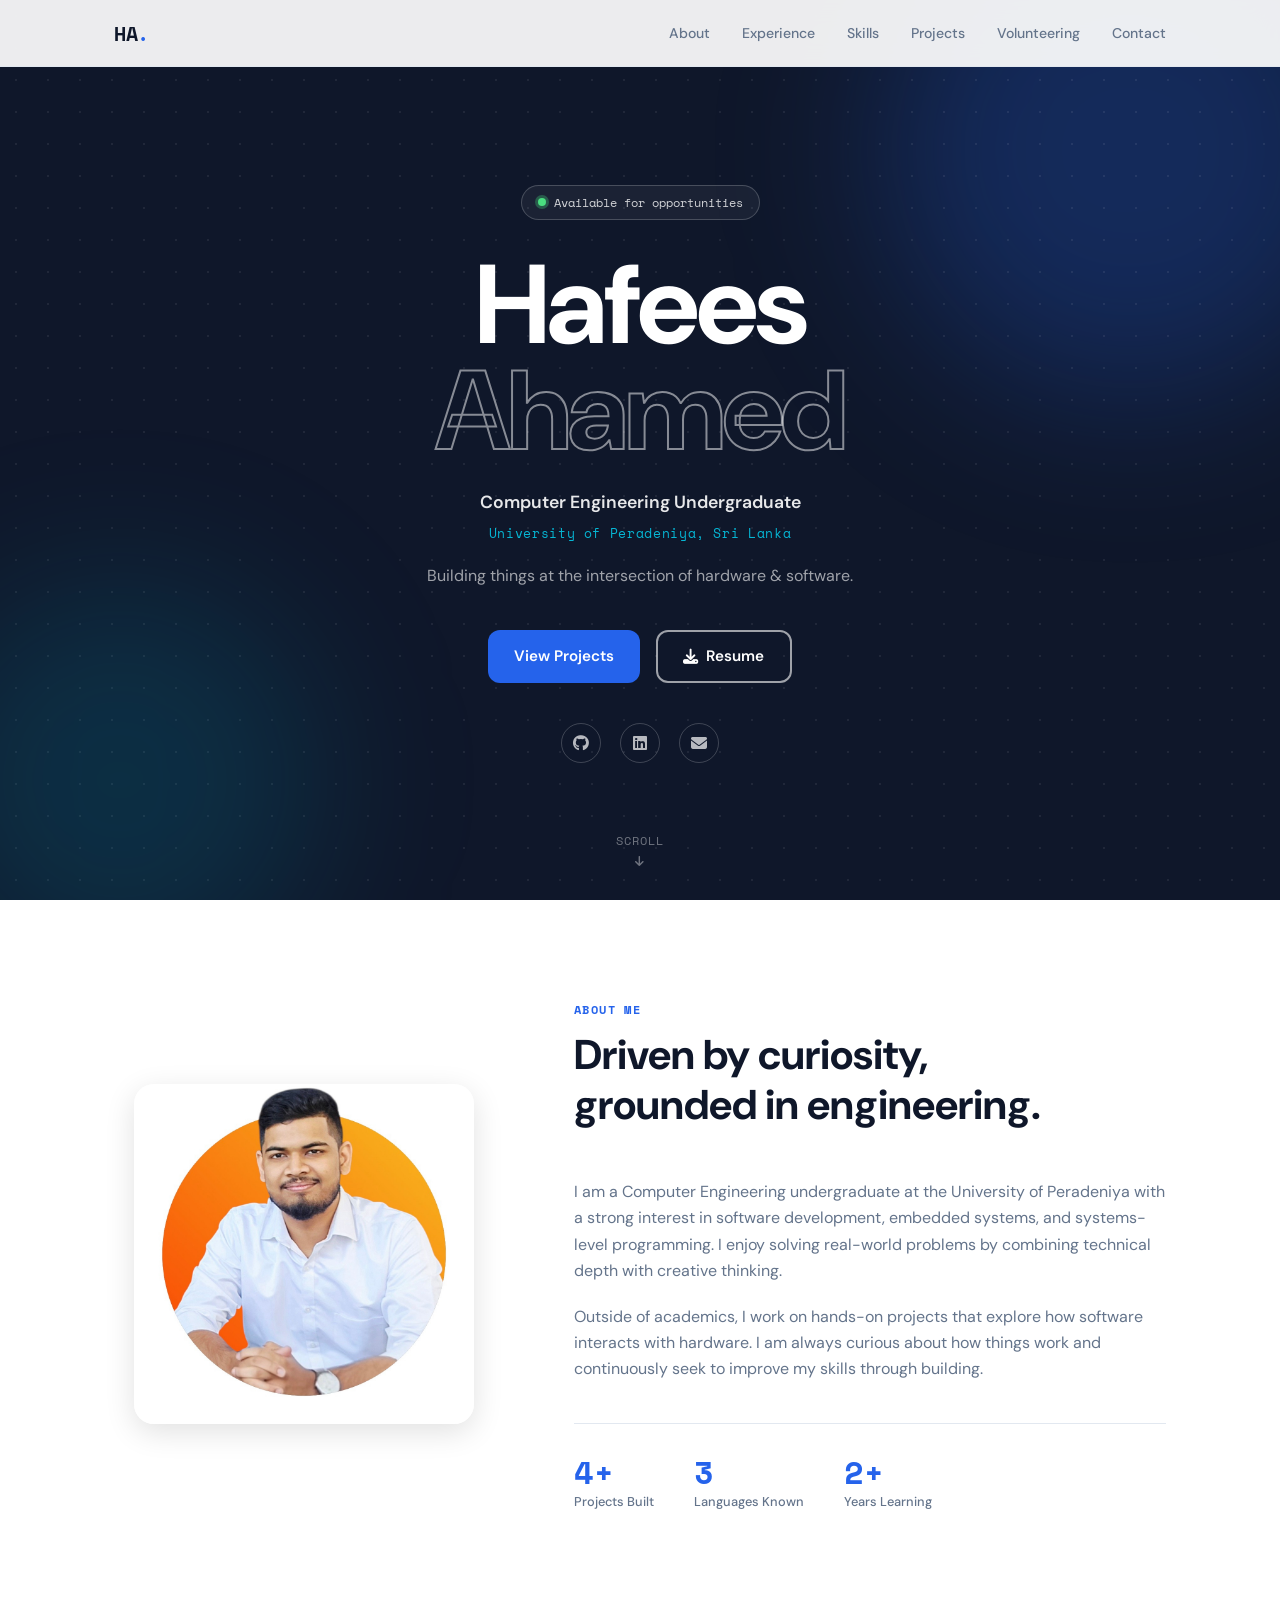
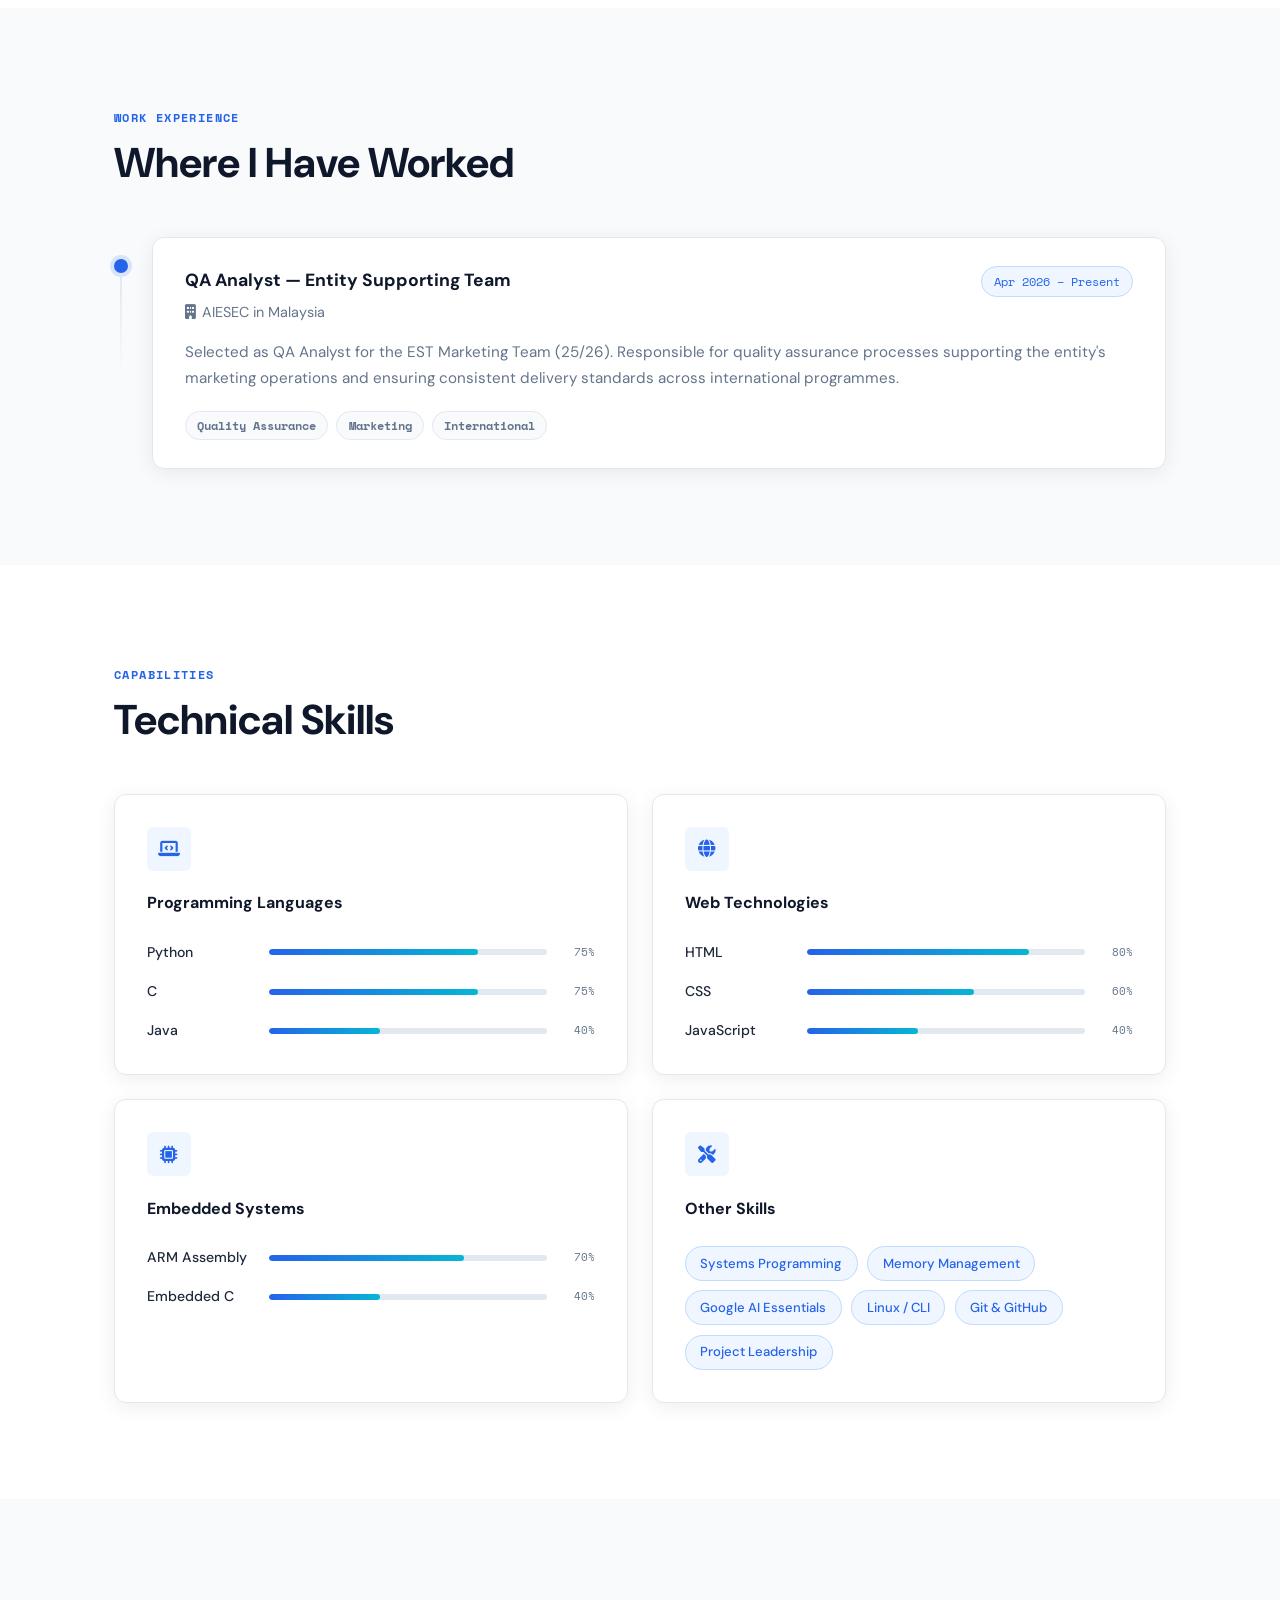
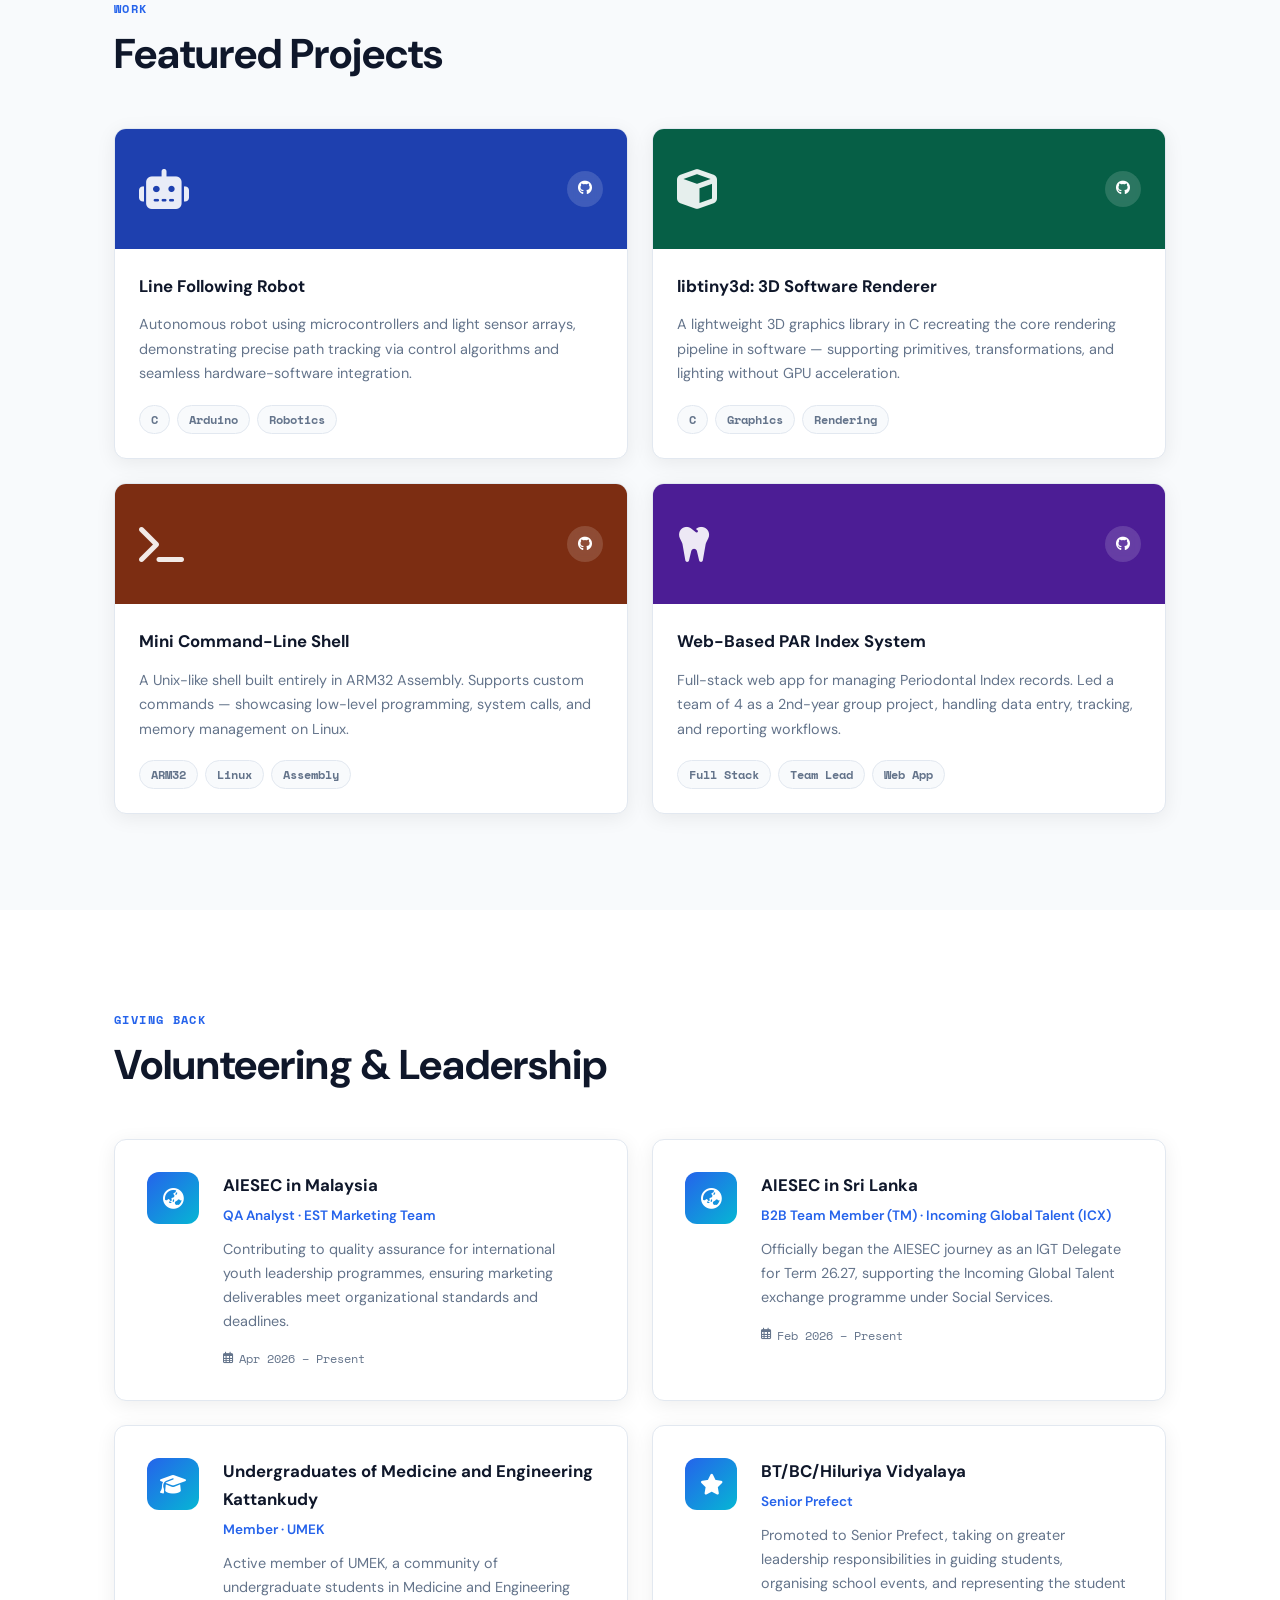
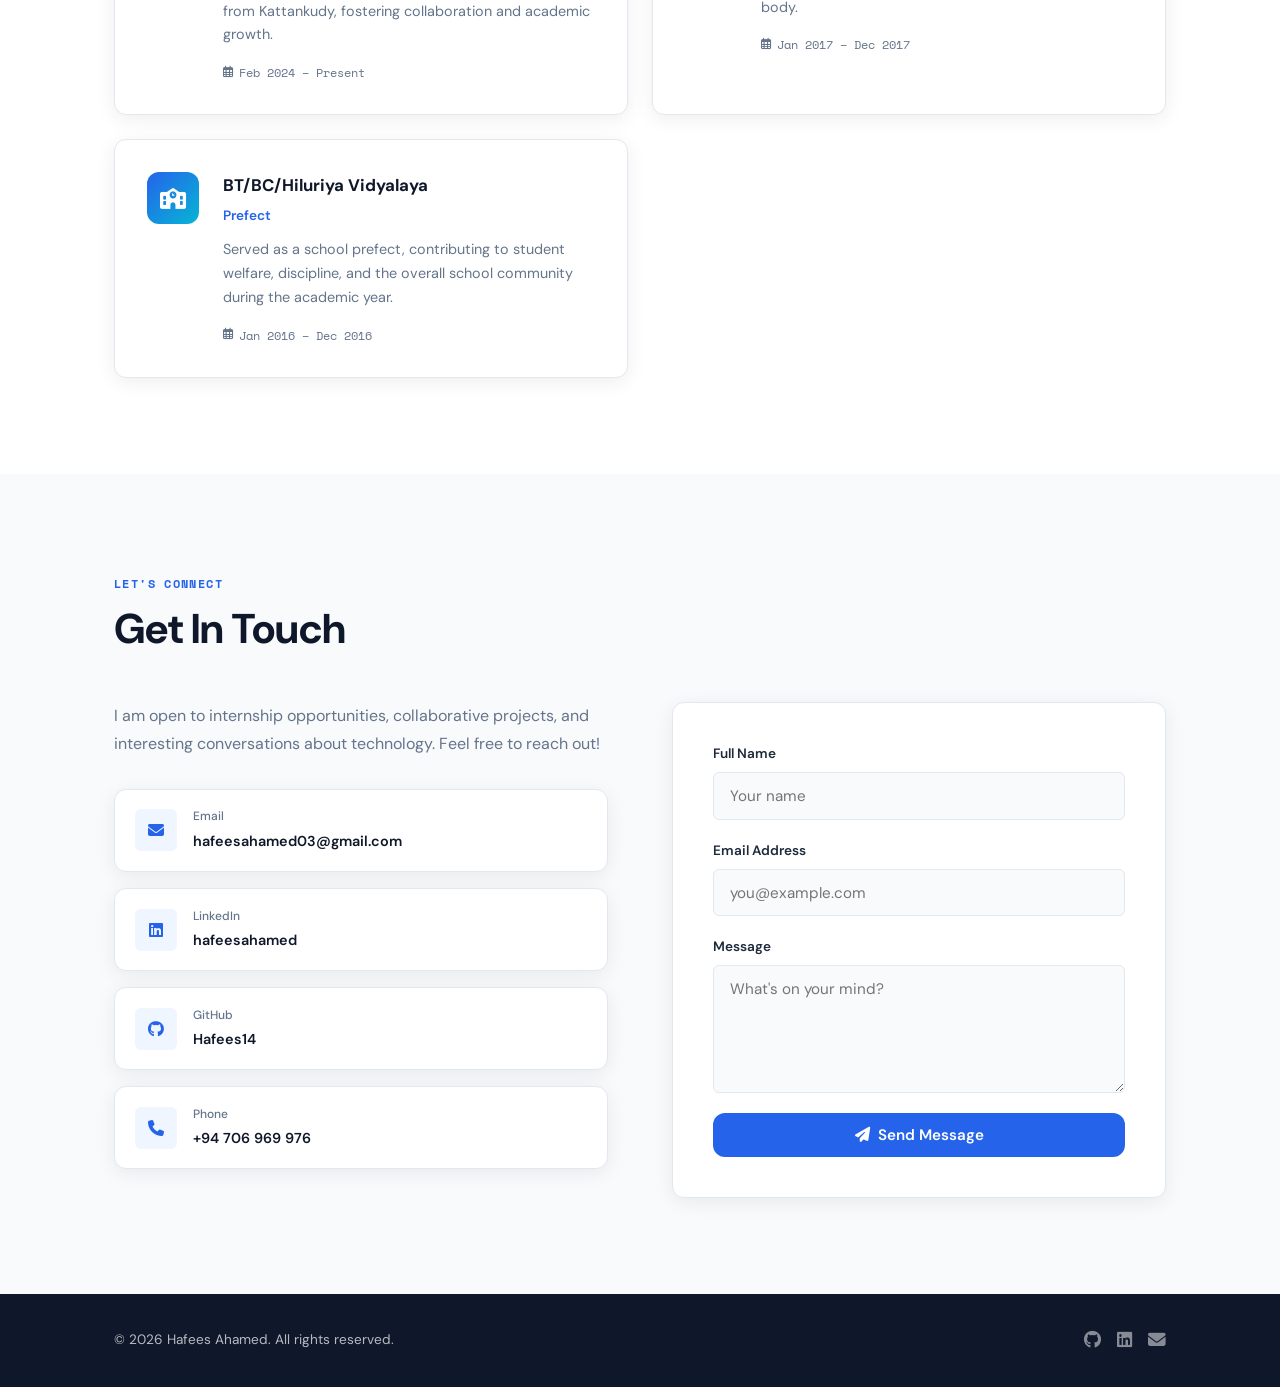
==== index.html @ 85a0bab0 "Add Experience and Volunteering Sections" ====
<!DOCTYPE html>
<html lang="en">

<head>
  <meta charset="UTF-8" />
  <meta name="viewport" content="width=device-width, initial-scale=1.0" />
  <title>Hafees Ahamed | Computer Engineering Undergraduate</title>
  <meta name="description" content="Portfolio of Hafees Ahamed — Computer Engineering undergraduate at University of Peradeniya, passionate about embedded systems and systems programming.">
  <link rel="stylesheet" href="style.css" />
  <link rel="preconnect" href="https://fonts.googleapis.com">
  <link href="https://fonts.googleapis.com/css2?family=DM+Sans:ital,opsz,wght@0,9..40,300;0,9..40,400;0,9..40,500;0,9..40,600;0,9..40,700;1,9..40,400&family=Space+Mono:wght@400;700&display=swap" rel="stylesheet">
  <link rel="stylesheet" href="https://cdnjs.cloudflare.com/ajax/libs/font-awesome/6.5.0/css/all.min.css">
</head>

<body>

  <!-- NAVIGATION -->
  <nav class="navbar" id="navbar">
    <div class="nav-container">
      <a href="#home" class="nav-logo">HA<span class="dot">.</span></a>
      <ul class="nav-list" id="nav-list">
        <li><a href="#about" class="nav-link">About</a></li>
        <li><a href="#experience" class="nav-link">Experience</a></li>
        <li><a href="#skills" class="nav-link">Skills</a></li>
        <li><a href="#projects" class="nav-link">Projects</a></li>
        <li><a href="#volunteering" class="nav-link">Volunteering</a></li>
        <li><a href="#contact" class="nav-link">Contact</a></li>
      </ul>
      <button class="nav-toggle" id="nav-toggle" aria-label="Toggle menu">
        <span class="bar"></span>
        <span class="bar"></span>
        <span class="bar"></span>
      </button>
    </div>
  </nav>

  <!-- HERO -->
  <section class="hero" id="home">
    <div class="hero-bg-grid"></div>
    <div class="hero-inner">
      <div class="hero-badge">
        <span class="badge-dot"></span>
        Available for opportunities
      </div>
      <h1 class="hero-title">
        <span class="line-1">Hafees</span>
        <span class="line-2">Ahamed</span>
      </h1>
      <p class="hero-role">Computer Engineering Undergraduate</p>
      <p class="hero-uni">University of Peradeniya, Sri Lanka</p>
      <p class="hero-tagline">Building things at the intersection of hardware &amp; software.</p>
      <div class="hero-actions">
        <a href="#projects" class="btn btn-primary">View Projects</a>
        <a href="Hafees_CV.pdf" class="btn btn-outline" download>
          <i class="fas fa-download"></i> Resume
        </a>
      </div>
      <div class="hero-socials">
        <a href="https://github.com/Hafees14" target="_blank" rel="noopener" aria-label="GitHub"><i class="fab fa-github"></i></a>
        <a href="https://www.linkedin.com/in/hafeesahamed" target="_blank" rel="noopener" aria-label="LinkedIn"><i class="fab fa-linkedin"></i></a>
        <a href="mailto:hafeesahamed03@gmail.com" aria-label="Email"><i class="fas fa-envelope"></i></a>
      </div>
    </div>
    <div class="hero-scroll">
      <span>Scroll</span>
      <i class="fas fa-arrow-down"></i>
    </div>
  </section>

  <!-- ABOUT -->
  <section id="about" class="section">
    <div class="container">
      <div class="about-grid">
        <div class="about-image-col">
          <div class="profile-frame">
            <img src="profile.jpg" alt="Hafees Ahamed" class="profile-pic" loading="lazy">
          </div>
        </div>
        <div class="about-text-col">
          <span class="section-label">About Me</span>
          <h2 class="section-heading">Driven by curiosity,<br>grounded in engineering.</h2>
          <p>I am a Computer Engineering undergraduate at the University of Peradeniya with a strong interest in software development, embedded systems, and systems-level programming. I enjoy solving real-world problems by combining technical depth with creative thinking.</p>
          <p>Outside of academics, I work on hands-on projects that explore how software interacts with hardware. I am always curious about how things work and continuously seek to improve my skills through building.</p>
          <div class="about-stats">
            <div class="stat-item">
              <span class="stat-num">4+</span>
              <span class="stat-label">Projects Built</span>
            </div>
            <div class="stat-item">
              <span class="stat-num">3</span>
              <span class="stat-label">Languages Known</span>
            </div>
            <div class="stat-item">
              <span class="stat-num">2+</span>
              <span class="stat-label">Years Learning</span>
            </div>
          </div>
        </div>
      </div>
    </div>
  </section>

  <!-- EXPERIENCE -->
  <section id="experience" class="section section-alt">
    <div class="container">
      <span class="section-label">Work Experience</span>
      <h2 class="section-heading">Where I Have Worked</h2>
      <div class="timeline">
        <div class="timeline-item">
          <div class="timeline-marker"></div>
          <div class="timeline-card">
            <div class="timeline-header">
              <div>
                <h3 class="timeline-role">QA Analyst &mdash; Entity Supporting Team</h3>
                <p class="timeline-org"><i class="fas fa-building"></i> AIESEC in Malaysia</p>
              </div>
              <span class="timeline-date">Apr 2026 &ndash; Present</span>
            </div>
            <p class="timeline-desc">Selected as QA Analyst for the EST Marketing Team (25/26). Responsible for quality assurance processes supporting the entity's marketing operations and ensuring consistent delivery standards across international programmes.</p>
            <div class="timeline-tags">
              <span class="tag">Quality Assurance</span>
              <span class="tag">Marketing</span>
              <span class="tag">International</span>
            </div>
          </div>
        </div>
      </div>
    </div>
  </section>

  <!-- SKILLS -->
  <section id="skills" class="section">
    <div class="container">
      <span class="section-label">Capabilities</span>
      <h2 class="section-heading">Technical Skills</h2>
      <div class="skills-grid">

        <div class="skill-card">
          <div class="skill-card-icon"><i class="fas fa-laptop-code"></i></div>
          <h3>Programming Languages</h3>
          <div class="skill-list">
            <div class="skill-row">
              <span class="skill-name">Python</span>
              <div class="skill-bar"><div class="skill-fill" data-level="75"></div></div>
              <span class="skill-pct">75%</span>
            </div>
            <div class="skill-row">
              <span class="skill-name">C</span>
              <div class="skill-bar"><div class="skill-fill" data-level="75"></div></div>
              <span class="skill-pct">75%</span>
            </div>
            <div class="skill-row">
              <span class="skill-name">Java</span>
              <div class="skill-bar"><div class="skill-fill" data-level="40"></div></div>
              <span class="skill-pct">40%</span>
            </div>
          </div>
        </div>

        <div class="skill-card">
          <div class="skill-card-icon"><i class="fas fa-globe"></i></div>
          <h3>Web Technologies</h3>
          <div class="skill-list">
            <div class="skill-row">
              <span class="skill-name">HTML</span>
              <div class="skill-bar"><div class="skill-fill" data-level="80"></div></div>
              <span class="skill-pct">80%</span>
            </div>
            <div class="skill-row">
              <span class="skill-name">CSS</span>
              <div class="skill-bar"><div class="skill-fill" data-level="60"></div></div>
              <span class="skill-pct">60%</span>
            </div>
            <div class="skill-row">
              <span class="skill-name">JavaScript</span>
              <div class="skill-bar"><div class="skill-fill" data-level="40"></div></div>
              <span class="skill-pct">40%</span>
            </div>
          </div>
        </div>

        <div class="skill-card">
          <div class="skill-card-icon"><i class="fas fa-microchip"></i></div>
          <h3>Embedded Systems</h3>
          <div class="skill-list">
            <div class="skill-row">
              <span class="skill-name">ARM Assembly</span>
              <div class="skill-bar"><div class="skill-fill" data-level="70"></div></div>
              <span class="skill-pct">70%</span>
            </div>
            <div class="skill-row">
              <span class="skill-name">Embedded C</span>
              <div class="skill-bar"><div class="skill-fill" data-level="40"></div></div>
              <span class="skill-pct">40%</span>
            </div>
          </div>
        </div>

        <div class="skill-card">
          <div class="skill-card-icon"><i class="fas fa-tools"></i></div>
          <h3>Other Skills</h3>
          <div class="other-skills">
            <span class="pill">Systems Programming</span>
            <span class="pill">Memory Management</span>
            <span class="pill">Google AI Essentials</span>
            <span class="pill">Linux / CLI</span>
            <span class="pill">Git &amp; GitHub</span>
            <span class="pill">Project Leadership</span>
          </div>
        </div>

      </div>
    </div>
  </section>

  <!-- PROJECTS -->
  <section id="projects" class="section section-alt">
    <div class="container">
      <span class="section-label">Work</span>
      <h2 class="section-heading">Featured Projects</h2>
      <div class="projects-grid">

        <article class="project-card">
          <div class="project-header" style="--card-color: #1e40af;">
            <i class="fas fa-robot project-icon"></i>
            <div class="project-links">
              <a href="#" class="icon-btn" title="GitHub"><i class="fab fa-github"></i></a>
            </div>
          </div>
          <div class="project-body">
            <h3>Line Following Robot</h3>
            <p>Autonomous robot using microcontrollers and light sensor arrays, demonstrating precise path tracking via control algorithms and seamless hardware-software integration.</p>
            <div class="project-tags">
              <span class="tag">C</span><span class="tag">Arduino</span><span class="tag">Robotics</span>
            </div>
          </div>
        </article>

        <article class="project-card">
          <div class="project-header" style="--card-color: #065f46;">
            <i class="fas fa-cube project-icon"></i>
            <div class="project-links">
              <a href="https://github.com/Hafees14/libtiny3d-Lightweight-3D-Software-Renderer" target="_blank" rel="noopener" class="icon-btn" title="GitHub"><i class="fab fa-github"></i></a>
            </div>
          </div>
          <div class="project-body">
            <h3>libtiny3d: 3D Software Renderer</h3>
            <p>A lightweight 3D graphics library in C recreating the core rendering pipeline in software — supporting primitives, transformations, and lighting without GPU acceleration.</p>
            <div class="project-tags">
              <span class="tag">C</span><span class="tag">Graphics</span><span class="tag">Rendering</span>
            </div>
          </div>
        </article>

        <article class="project-card">
          <div class="project-header" style="--card-color: #7c2d12;">
            <i class="fas fa-terminal project-icon"></i>
            <div class="project-links">
              <a href="https://github.com/Hafees14/-Mini-Command-Line-Shell" target="_blank" rel="noopener" class="icon-btn" title="GitHub"><i class="fab fa-github"></i></a>
            </div>
          </div>
          <div class="project-body">
            <h3>Mini Command-Line Shell</h3>
            <p>A Unix-like shell built entirely in ARM32 Assembly. Supports custom commands — showcasing low-level programming, system calls, and memory management on Linux.</p>
            <div class="project-tags">
              <span class="tag">ARM32</span><span class="tag">Linux</span><span class="tag">Assembly</span>
            </div>
          </div>
        </article>

        <article class="project-card">
          <div class="project-header" style="--card-color: #4c1d95;">
            <i class="fas fa-tooth project-icon"></i>
            <div class="project-links">
              <a href="https://github.com/cepdnaclk/e22-co2060-Web_Based_PAR_Index_System" target="_blank" rel="noopener" class="icon-btn" title="GitHub"><i class="fab fa-github"></i></a>
            </div>
          </div>
          <div class="project-body">
            <h3>Web-Based PAR Index System</h3>
            <p>Full-stack web app for managing Periodontal Index records. Led a team of 4 as a 2nd-year group project, handling data entry, tracking, and reporting workflows.</p>
            <div class="project-tags">
              <span class="tag">Full Stack</span><span class="tag">Team Lead</span><span class="tag">Web App</span>
            </div>
          </div>
        </article>

      </div>
    </div>
  </section>

  <!-- VOLUNTEERING -->
  <section id="volunteering" class="section">
    <div class="container">
      <span class="section-label">Giving Back</span>
      <h2 class="section-heading">Volunteering &amp; Leadership</h2>
      <div class="vol-grid">

        <div class="vol-card">
          <div class="vol-icon"><i class="fas fa-globe-asia"></i></div>
          <div class="vol-content">
            <h3>AIESEC in Malaysia</h3>
            <p class="vol-role">QA Analyst &middot; EST Marketing Team</p>
            <p class="vol-desc">Contributing to quality assurance for international youth leadership programmes, ensuring marketing deliverables meet organizational standards and deadlines.</p>
            <span class="vol-date"><i class="far fa-calendar-alt"></i> Apr 2026 &ndash; Present</span>
          </div>
        </div>

        <div class="vol-card">
          <div class="vol-icon"><i class="fas fa-globe-asia"></i></div>
          <div class="vol-content">
            <h3>AIESEC in Sri Lanka</h3>
            <p class="vol-role">B2B Team Member (TM) &middot; Incoming Global Talent (ICX)</p>
            <p class="vol-desc">Officially began the AIESEC journey as an IGT Delegate for Term 26.27, supporting the Incoming Global Talent exchange programme under Social Services.</p>
            <span class="vol-date"><i class="far fa-calendar-alt"></i> Feb 2026 &ndash; Present</span>
          </div>
        </div>
        
        <div class="vol-card">
          <div class="vol-icon"><i class="fas fa-graduation-cap"></i></div>
          <div class="vol-content">
            <h3>Undergraduates of Medicine and Engineering Kattankudy</h3>
            <p class="vol-role">Member &middot; UMEK</p>
            <p class="vol-desc">Active member of UMEK, a community of undergraduate students in Medicine and Engineering from Kattankudy, fostering collaboration and academic growth.</p>
            <span class="vol-date"><i class="far fa-calendar-alt"></i> Feb 2024 &ndash; Present</span>
          </div>
        </div>

        

        <div class="vol-card">
          <div class="vol-icon"><i class="fas fa-star"></i></div>
          <div class="vol-content">
            <h3>BT/BC/Hiluriya Vidyalaya</h3>
            <p class="vol-role">Senior Prefect</p>
            <p class="vol-desc">Promoted to Senior Prefect, taking on greater leadership responsibilities in guiding students, organising school events, and representing the student body.</p>
            <span class="vol-date"><i class="far fa-calendar-alt"></i> Jan 2017 &ndash; Dec 2017</span>
          </div>
        </div>

        <div class="vol-card">
          <div class="vol-icon"><i class="fas fa-school"></i></div>
          <div class="vol-content">
            <h3>BT/BC/Hiluriya Vidyalaya</h3>
            <p class="vol-role">Prefect</p>
            <p class="vol-desc">Served as a school prefect, contributing to student welfare, discipline, and the overall school community during the academic year.</p>
            <span class="vol-date"><i class="far fa-calendar-alt"></i> Jan 2016 &ndash; Dec 2016</span>
          </div>
        </div>

        

      </div>
    </div>
  </section>

  <!-- CONTACT -->
  <section id="contact" class="section section-alt">
    <div class="container">
      <span class="section-label">Let's Connect</span>
      <h2 class="section-heading">Get In Touch</h2>
      <div class="contact-grid">
        <div class="contact-info">
          <p class="contact-intro">I am open to internship opportunities, collaborative projects, and interesting conversations about technology. Feel free to reach out!</p>
          <div class="contact-links">
            <a href="mailto:hafeesahamed03@gmail.com" class="contact-card">
              <div class="contact-card-icon"><i class="fas fa-envelope"></i></div>
              <div>
                <p class="contact-card-label">Email</p>
                <p class="contact-card-value">hafeesahamed03@gmail.com</p>
              </div>
            </a>
            <a href="https://www.linkedin.com/in/hafeesahamed" target="_blank" rel="noopener" class="contact-card">
              <div class="contact-card-icon"><i class="fab fa-linkedin"></i></div>
              <div>
                <p class="contact-card-label">LinkedIn</p>
                <p class="contact-card-value">hafeesahamed</p>
              </div>
            </a>
            <a href="https://github.com/Hafees14" target="_blank" rel="noopener" class="contact-card">
              <div class="contact-card-icon"><i class="fab fa-github"></i></div>
              <div>
                <p class="contact-card-label">GitHub</p>
                <p class="contact-card-value">Hafees14</p>
              </div>
            </a>
            <a href="tel:+94706969976" class="contact-card">
              <div class="contact-card-icon"><i class="fas fa-phone"></i></div>
              <div>
                <p class="contact-card-label">Phone</p>
                <p class="contact-card-value">+94 706 969 976</p>
              </div>
            </a>
          </div>
        </div>
        <div class="contact-form-wrapper">
          <form id="contactForm" class="contact-form">
            <div class="form-group">
              <label for="name">Full Name</label>
              <input type="text" id="name" name="name" placeholder="Your name" required>
            </div>
            <div class="form-group">
              <label for="email">Email Address</label>
              <input type="email" id="email" name="email" placeholder="you@example.com" required>
            </div>
            <div class="form-group">
              <label for="message">Message</label>
              <textarea id="message" name="message" rows="5" placeholder="What's on your mind?" required></textarea>
            </div>
            <button type="submit" class="btn btn-primary btn-full">
              <i class="fas fa-paper-plane"></i> Send Message
            </button>
          </form>
        </div>
      </div>
    </div>
  </section>

  <!-- FOOTER -->
  <footer class="footer">
    <div class="container footer-inner">
      <p class="footer-copy">&copy; <span id="footer-year"></span> Hafees Ahamed. All rights reserved.</p>
      <div class="footer-social">
        <a href="https://github.com/Hafees14" target="_blank" rel="noopener" aria-label="GitHub"><i class="fab fa-github"></i></a>
        <a href="https://www.linkedin.com/in/hafeesahamed" target="_blank" rel="noopener" aria-label="LinkedIn"><i class="fab fa-linkedin"></i></a>
        <a href="mailto:hafeesahamed03@gmail.com" aria-label="Email"><i class="fas fa-envelope"></i></a>
      </div>
    </div>
  </footer>

  <script src="script.js"></script>
</body>
</html>
---- style.css ----
/* ============================================================
   HAFEES AHAMED — PORTFOLIO STYLES
   Aesthetic: Clean editorial with sharp mono accents
   Fonts: DM Sans (body) + Space Mono (accents/labels)
   ============================================================ */

:root {
  --primary: #0f172a;       /* Deep navy — dominant */
  --accent:  #2563eb;       /* Electric blue — highlights */
  --accent2: #06b6d4;       /* Cyan — secondary accent */
  --surface: #f8fafc;       /* Off-white sections */
  --card-bg: #ffffff;
  --border:  #e2e8f0;
  --text:    #1e293b;
  --muted:   #64748b;
  --light:   #ffffff;

  --font-body:  'DM Sans', sans-serif;
  --font-mono:  'Space Mono', monospace;

  --radius:   12px;
  --radius-sm: 6px;
  --shadow:   0 4px 20px rgba(0,0,0,0.07);
  --shadow-md: 0 8px 30px rgba(0,0,0,0.12);
  --transition: 0.25s ease;
}

/* ============================================================ RESET */
*, *::before, *::after { margin: 0; padding: 0; box-sizing: border-box; }
html { scroll-behavior: smooth; font-size: 16px; }
body { font-family: var(--font-body); color: var(--text); background: var(--light); line-height: 1.65; overflow-x: hidden; }
img { display: block; max-width: 100%; }
a { text-decoration: none; color: inherit; }
ul { list-style: none; }
button { font-family: inherit; cursor: pointer; border: none; background: none; }

/* ============================================================ LAYOUT */
.container { max-width: 1100px; margin: 0 auto; padding: 0 1.5rem; }
.section { padding: 6rem 0; }
.section-alt { background: var(--surface); }

/* ============================================================ SECTION LABELS */
.section-label {
  display: inline-block;
  font-family: var(--font-mono);
  font-size: 0.72rem;
  font-weight: 700;
  letter-spacing: 0.12em;
  text-transform: uppercase;
  color: var(--accent);
  margin-bottom: 0.75rem;
}
.section-heading {
  font-size: clamp(1.8rem, 4vw, 2.6rem);
  font-weight: 700;
  line-height: 1.2;
  color: var(--primary);
  margin-bottom: 3rem;
}

/* ============================================================ BUTTONS */
.btn {
  display: inline-flex;
  align-items: center;
  gap: 0.5rem;
  padding: 0.75rem 1.6rem;
  border-radius: var(--radius);
  font-weight: 600;
  font-size: 0.95rem;
  transition: var(--transition);
  white-space: nowrap;
}
.btn-primary {
  background: var(--accent);
  color: #fff;
}
.btn-primary:hover { background: #1d4ed8; transform: translateY(-2px); box-shadow: 0 6px 20px rgba(37,99,235,0.35); }
.btn-outline {
  background: transparent;
  color: #fff;
  border: 2px solid rgba(255,255,255,0.6);
}
.btn-outline:hover { background: rgba(255,255,255,0.15); border-color: #fff; transform: translateY(-2px); }
.btn-full { width: 100%; justify-content: center; }

/* ============================================================ TAGS / PILLS */
.tag {
  display: inline-block;
  font-family: var(--font-mono);
  font-size: 0.72rem;
  font-weight: 700;
  padding: 0.25rem 0.7rem;
  border-radius: 20px;
  background: var(--surface);
  color: var(--muted);
  border: 1px solid var(--border);
}
.pill {
  display: inline-block;
  font-size: 0.82rem;
  font-weight: 500;
  padding: 0.35rem 0.9rem;
  border-radius: 20px;
  background: #eff6ff;
  color: var(--accent);
  border: 1px solid #bfdbfe;
}

/* ============================================================ NAVBAR */
.navbar {
  position: fixed;
  top: 0; left: 0; right: 0;
  z-index: 1000;
  background: rgba(255,255,255,0.92);
  backdrop-filter: blur(12px);
  -webkit-backdrop-filter: blur(12px);
  border-bottom: 1px solid var(--border);
  transition: var(--transition);
}
.nav-container {
  max-width: 1100px;
  margin: 0 auto;
  padding: 0 1.5rem;
  height: 66px;
  display: flex;
  align-items: center;
  justify-content: space-between;
}
.nav-logo {
  font-family: var(--font-mono);
  font-size: 1.25rem;
  font-weight: 700;
  color: var(--primary);
  letter-spacing: -0.02em;
}
.nav-logo .dot { color: var(--accent); }

.nav-list {
  display: flex;
  align-items: center;
  gap: 2rem;
}
.nav-link {
  font-size: 0.88rem;
  font-weight: 500;
  color: var(--muted);
  transition: color var(--transition);
  position: relative;
}
.nav-link::after {
  content: '';
  position: absolute;
  bottom: -4px; left: 0;
  width: 0; height: 2px;
  background: var(--accent);
  transition: width var(--transition);
  border-radius: 2px;
}
.nav-link:hover { color: var(--primary); }
.nav-link:hover::after { width: 100%; }

.nav-toggle {
  display: none;
  flex-direction: column;
  gap: 5px;
  padding: 4px;
}
.bar { width: 24px; height: 2px; background: var(--primary); border-radius: 2px; transition: var(--transition); }

/* ============================================================ HERO */
.hero {
  min-height: 100vh;
  background: var(--primary);
  color: #fff;
  position: relative;
  display: flex;
  flex-direction: column;
  justify-content: center;
  align-items: center;
  overflow: hidden;
  padding: 7rem 1.5rem 4rem;
}

/* Subtle dot-grid background */
.hero-bg-grid {
  position: absolute;
  inset: 0;
  background-image: radial-gradient(circle, rgba(255,255,255,0.07) 1px, transparent 1px);
  background-size: 32px 32px;
  pointer-events: none;
}

/* Glow orbs */
.hero::before, .hero::after {
  content: '';
  position: absolute;
  border-radius: 50%;
  filter: blur(80px);
  pointer-events: none;
}
.hero::before { width: 500px; height: 500px; background: rgba(37,99,235,0.25); top: -100px; right: -100px; }
.hero::after  { width: 400px; height: 400px; background: rgba(6,182,212,0.15); bottom: -80px; left: -80px; }

.hero-inner {
  position: relative;
  z-index: 1;
  text-align: center;
  max-width: 720px;
  animation: heroFadeIn 0.9s ease both;
}
@keyframes heroFadeIn {
  from { opacity: 0; transform: translateY(24px); }
  to   { opacity: 1; transform: translateY(0); }
}

.hero-badge {
  display: inline-flex;
  align-items: center;
  gap: 0.5rem;
  font-family: var(--font-mono);
  font-size: 0.75rem;
  padding: 0.4rem 1rem;
  border-radius: 20px;
  border: 1px solid rgba(255,255,255,0.2);
  color: rgba(255,255,255,0.8);
  margin-bottom: 2rem;
  background: rgba(255,255,255,0.05);
}
.badge-dot {
  width: 8px; height: 8px;
  background: #4ade80;
  border-radius: 50%;
  box-shadow: 0 0 0 3px rgba(74,222,128,0.3);
  animation: pulse 2s infinite;
}
@keyframes pulse {
  0%, 100% { box-shadow: 0 0 0 3px rgba(74,222,128,0.3); }
  50% { box-shadow: 0 0 0 6px rgba(74,222,128,0.1); }
}

.hero-title {
  font-size: clamp(3.5rem, 10vw, 7rem);
  font-weight: 700;
  line-height: 0.95;
  margin-bottom: 1.5rem;
  letter-spacing: -0.03em;
}
.hero-title .line-1 { display: block; color: #fff; }
.hero-title .line-2 { display: block; color: transparent; -webkit-text-stroke: 2px rgba(255,255,255,0.5); }

.hero-role {
  font-size: 1.1rem;
  font-weight: 600;
  color: rgba(255,255,255,0.9);
  margin-bottom: 0.35rem;
}
.hero-uni {
  font-family: var(--font-mono);
  font-size: 0.8rem;
  color: var(--accent2);
  margin-bottom: 1.2rem;
  letter-spacing: 0.05em;
}
.hero-tagline {
  font-size: 1rem;
  color: rgba(255,255,255,0.6);
  margin-bottom: 2.5rem;
  max-width: 480px;
  margin-left: auto;
  margin-right: auto;
}
.hero-actions {
  display: flex;
  gap: 1rem;
  justify-content: center;
  flex-wrap: wrap;
  margin-bottom: 2.5rem;
}
.hero-socials {
  display: flex;
  gap: 1.2rem;
  justify-content: center;
}
.hero-socials a {
  width: 40px; height: 40px;
  border-radius: 50%;
  border: 1px solid rgba(255,255,255,0.2);
  display: flex; align-items: center; justify-content: center;
  color: rgba(255,255,255,0.7);
  font-size: 1rem;
  transition: var(--transition);
}
.hero-socials a:hover { background: rgba(255,255,255,0.1); color: #fff; border-color: rgba(255,255,255,0.5); transform: translateY(-2px); }

.hero-scroll {
  position: absolute;
  bottom: 2rem; left: 50%;
  transform: translateX(-50%);
  display: flex; flex-direction: column; align-items: center; gap: 0.4rem;
  color: rgba(255,255,255,0.4);
  font-size: 0.72rem;
  font-family: var(--font-mono);
  letter-spacing: 0.1em;
  text-transform: uppercase;
  animation: scrollBounce 2.5s ease-in-out infinite;
}
@keyframes scrollBounce {
  0%, 100% { transform: translateX(-50%) translateY(0); }
  50% { transform: translateX(-50%) translateY(6px); }
}

/* ============================================================ ABOUT */
.about-grid {
  display: grid;
  grid-template-columns: 380px 1fr;
  gap: 5rem;
  align-items: center;
}
.about-image-col { display: flex; justify-content: center; }
.profile-frame {
  position: relative;
  border-radius: 20px;
  overflow: hidden;
  box-shadow: var(--shadow-md);
  width: 340px;
}
.profile-frame::before {
  content: '';
  position: absolute;
  inset: 0;
  background: linear-gradient(135deg, rgba(37,99,235,0.2), rgba(6,182,212,0.1));
  opacity: 0;
  transition: opacity var(--transition);
  z-index: 1;
}
.profile-frame:hover::before { opacity: 1; }
.profile-pic { width: 100%; height: auto; }

.about-text-col p {
  color: var(--muted);
  margin-bottom: 1.2rem;
  font-size: 1rem;
}

.about-stats {
  display: flex;
  gap: 2.5rem;
  margin-top: 2.5rem;
  padding-top: 2rem;
  border-top: 1px solid var(--border);
}
.stat-item { display: flex; flex-direction: column; gap: 0.2rem; }
.stat-num {
  font-family: var(--font-mono);
  font-size: 2rem;
  font-weight: 700;
  color: var(--accent);
  line-height: 1;
}
.stat-label { font-size: 0.8rem; color: var(--muted); font-weight: 500; }

/* ============================================================ EXPERIENCE / TIMELINE */
.timeline { display: flex; flex-direction: column; gap: 1.5rem; }
.timeline-item { display: flex; gap: 1.5rem; }
.timeline-marker {
  flex-shrink: 0;
  margin-top: 1.4rem;
  width: 14px; height: 14px;
  border-radius: 50%;
  background: var(--accent);
  box-shadow: 0 0 0 4px rgba(37,99,235,0.15);
  position: relative;
}
.timeline-marker::after {
  content: '';
  position: absolute;
  top: 14px; left: 50%;
  transform: translateX(-50%);
  width: 2px;
  height: 100px;
  background: linear-gradient(to bottom, var(--border), transparent);
}
.timeline-card {
  flex: 1;
  background: var(--card-bg);
  border-radius: var(--radius);
  padding: 1.75rem 2rem;
  box-shadow: var(--shadow);
  border: 1px solid var(--border);
  transition: var(--transition);
}
.timeline-card:hover { box-shadow: var(--shadow-md); transform: translateY(-2px); }
.timeline-header {
  display: flex;
  justify-content: space-between;
  align-items: flex-start;
  gap: 1rem;
  margin-bottom: 1rem;
  flex-wrap: wrap;
}
.timeline-role { font-size: 1.1rem; font-weight: 700; color: var(--primary); margin-bottom: 0.35rem; }
.timeline-org { font-size: 0.9rem; color: var(--muted); display: flex; align-items: center; gap: 0.4rem; }
.timeline-date {
  font-family: var(--font-mono);
  font-size: 0.72rem;
  color: var(--accent);
  background: #eff6ff;
  border: 1px solid #bfdbfe;
  padding: 0.3rem 0.75rem;
  border-radius: 20px;
  white-space: nowrap;
}
.timeline-desc { color: var(--muted); font-size: 0.95rem; margin-bottom: 1.2rem; line-height: 1.7; }
.timeline-tags { display: flex; flex-wrap: wrap; gap: 0.5rem; }

/* ============================================================ SKILLS */
.skills-grid {
  display: grid;
  grid-template-columns: repeat(2, 1fr);
  gap: 1.5rem;
}
.skill-card {
  background: var(--card-bg);
  border-radius: var(--radius);
  padding: 2rem;
  border: 1px solid var(--border);
  box-shadow: var(--shadow);
  transition: var(--transition);
}
.skill-card:hover { box-shadow: var(--shadow-md); transform: translateY(-3px); }
.skill-card-icon {
  width: 44px; height: 44px;
  background: #eff6ff;
  border-radius: var(--radius-sm);
  display: flex; align-items: center; justify-content: center;
  color: var(--accent);
  font-size: 1.1rem;
  margin-bottom: 1.2rem;
}
.skill-card h3 { font-size: 1rem; font-weight: 700; color: var(--primary); margin-bottom: 1.5rem; }

.skill-list { display: flex; flex-direction: column; gap: 1rem; }
.skill-row { display: grid; grid-template-columns: 110px 1fr 36px; align-items: center; gap: 0.75rem; }
.skill-name { font-size: 0.88rem; font-weight: 500; color: var(--text); }
.skill-bar { height: 6px; background: var(--border); border-radius: 3px; overflow: hidden; }
.skill-fill { height: 100%; width: 0; background: linear-gradient(90deg, var(--accent), var(--accent2)); border-radius: 3px; transition: width 1.2s cubic-bezier(0.4,0,0.2,1); }
.skill-pct { font-family: var(--font-mono); font-size: 0.7rem; color: var(--muted); text-align: right; }

.other-skills { display: flex; flex-wrap: wrap; gap: 0.6rem; margin-top: 0.5rem; }

/* ============================================================ PROJECTS */
.projects-grid {
  display: grid;
  grid-template-columns: repeat(2, 1fr);
  gap: 1.5rem;
}
.project-card {
  background: var(--card-bg);
  border-radius: var(--radius);
  overflow: hidden;
  border: 1px solid var(--border);
  box-shadow: var(--shadow);
  transition: var(--transition);
  display: flex;
  flex-direction: column;
}
.project-card:hover { box-shadow: var(--shadow-md); transform: translateY(-4px); }

.project-header {
  background: var(--card-color, var(--accent));
  height: 120px;
  display: flex;
  align-items: center;
  justify-content: space-between;
  padding: 1.5rem;
  position: relative;
}
.project-icon { font-size: 2.5rem; color: rgba(255,255,255,0.9); }
.project-links { display: flex; gap: 0.5rem; }
.icon-btn {
  width: 36px; height: 36px;
  border-radius: 50%;
  background: rgba(255,255,255,0.15);
  backdrop-filter: blur(4px);
  display: flex; align-items: center; justify-content: center;
  color: #fff;
  font-size: 0.9rem;
  transition: var(--transition);
}
.icon-btn:hover { background: rgba(255,255,255,0.3); transform: scale(1.1); }

.project-body { padding: 1.5rem; flex: 1; display: flex; flex-direction: column; }
.project-body h3 { font-size: 1.05rem; font-weight: 700; color: var(--primary); margin-bottom: 0.75rem; }
.project-body p { color: var(--muted); font-size: 0.9rem; line-height: 1.7; flex: 1; margin-bottom: 1.2rem; }
.project-tags { display: flex; flex-wrap: wrap; gap: 0.4rem; }

/* ============================================================ VOLUNTEERING */
.vol-grid {
  display: grid;
  grid-template-columns: repeat(2, 1fr);
  gap: 1.5rem;
}
.vol-card {
  background: var(--card-bg);
  border-radius: var(--radius);
  padding: 2rem;
  border: 1px solid var(--border);
  box-shadow: var(--shadow);
  display: flex;
  gap: 1.5rem;
  transition: var(--transition);
}
.vol-card:hover { box-shadow: var(--shadow-md); transform: translateY(-3px); }
.vol-icon {
  flex-shrink: 0;
  width: 52px; height: 52px;
  background: linear-gradient(135deg, var(--accent), var(--accent2));
  border-radius: var(--radius);
  display: flex; align-items: center; justify-content: center;
  color: #fff;
  font-size: 1.3rem;
}
.vol-content { flex: 1; }
.vol-content h3 { font-size: 1.05rem; font-weight: 700; color: var(--primary); margin-bottom: 0.3rem; }
.vol-role { font-size: 0.85rem; font-weight: 600; color: var(--accent); margin-bottom: 0.7rem; }
.vol-desc { font-size: 0.9rem; color: var(--muted); line-height: 1.65; margin-bottom: 1rem; }
.vol-date { font-family: var(--font-mono); font-size: 0.72rem; color: var(--muted); display: flex; align-items: center; gap: 0.4rem; }

/* ============================================================ CONTACT */
.contact-grid {
  display: grid;
  grid-template-columns: 1fr 1fr;
  gap: 4rem;
  align-items: start;
}
.contact-intro { color: var(--muted); font-size: 1rem; line-height: 1.7; margin-bottom: 2rem; }
.contact-links { display: flex; flex-direction: column; gap: 1rem; }
.contact-card {
  display: flex;
  align-items: center;
  gap: 1rem;
  padding: 1.1rem 1.25rem;
  background: var(--card-bg);
  border-radius: var(--radius);
  border: 1px solid var(--border);
  box-shadow: var(--shadow);
  transition: var(--transition);
}
.contact-card:hover { box-shadow: var(--shadow-md); transform: translateY(-2px); border-color: #bfdbfe; }
.contact-card-icon {
  width: 42px; height: 42px;
  background: #eff6ff;
  border-radius: var(--radius-sm);
  display: flex; align-items: center; justify-content: center;
  color: var(--accent);
  font-size: 1rem;
  flex-shrink: 0;
}
.contact-card-label { font-size: 0.75rem; color: var(--muted); font-weight: 500; margin-bottom: 0.15rem; }
.contact-card-value { font-size: 0.9rem; font-weight: 600; color: var(--primary); }

.contact-form-wrapper {
  background: var(--card-bg);
  border-radius: var(--radius);
  padding: 2.5rem;
  border: 1px solid var(--border);
  box-shadow: var(--shadow);
}
.form-group { display: flex; flex-direction: column; gap: 0.4rem; margin-bottom: 1.25rem; }
.form-group label { font-size: 0.85rem; font-weight: 600; color: var(--text); }
.form-group input,
.form-group textarea {
  padding: 0.8rem 1rem;
  border: 1.5px solid var(--border);
  border-radius: var(--radius-sm);
  font-family: var(--font-body);
  font-size: 0.95rem;
  color: var(--text);
  background: var(--surface);
  transition: border-color var(--transition), box-shadow var(--transition);
  outline: none;
  resize: vertical;
}
.form-group input:focus,
.form-group textarea:focus {
  border-color: var(--accent);
  box-shadow: 0 0 0 3px rgba(37,99,235,0.12);
  background: #fff;
}

/* ============================================================ FOOTER */
.footer {
  background: var(--primary);
  color: rgba(255,255,255,0.7);
  padding: 2rem 0;
}
.footer-inner {
  display: flex;
  justify-content: space-between;
  align-items: center;
  gap: 1rem;
  flex-wrap: wrap;
}
.footer-copy { font-size: 0.85rem; }
.footer-social { display: flex; gap: 1rem; }
.footer-social a {
  color: rgba(255,255,255,0.5);
  font-size: 1.1rem;
  transition: color var(--transition);
}
.footer-social a:hover { color: #fff; }

/* ============================================================ SCROLL ANIMATION */
.reveal {
  opacity: 0;
  transform: translateY(24px);
  transition: opacity 0.6s ease, transform 0.6s ease;
}
.reveal.visible { opacity: 1; transform: translateY(0); }

/* ============================================================ RESPONSIVE */
@media (max-width: 1024px) {
  .about-grid { grid-template-columns: 1fr; text-align: center; }
  .profile-frame { width: 280px; margin: 0 auto; }
  .about-stats { justify-content: center; }
  .contact-grid { grid-template-columns: 1fr; gap: 2.5rem; }
}

@media (max-width: 768px) {
  .nav-list {
    display: none;
    position: absolute;
    top: 66px; left: 0; right: 0;
    background: #fff;
    flex-direction: column;
    padding: 1rem 1.5rem 1.5rem;
    border-bottom: 1px solid var(--border);
    gap: 1.25rem;
    box-shadow: 0 8px 20px rgba(0,0,0,0.08);
  }
  .nav-list.open { display: flex; }
  .nav-toggle { display: flex; }

  .skills-grid { grid-template-columns: 1fr; }
  .projects-grid { grid-template-columns: 1fr; }
  .vol-grid { grid-template-columns: 1fr; }
  .section { padding: 4rem 0; }
  .hero-title { letter-spacing: -0.02em; }
  .hero-title .line-2 { -webkit-text-stroke: 1.5px rgba(255,255,255,0.5); }
}

@media (max-width: 480px) {
  .hero { padding: 6rem 1rem 4rem; }
  .hero-actions { flex-direction: column; align-items: center; }
  .btn { width: 100%; justify-content: center; }
  .timeline-header { flex-direction: column; }
  .vol-card { flex-direction: column; }
  .about-stats { flex-wrap: wrap; gap: 1.5rem; }
  .skill-row { grid-template-columns: 90px 1fr 30px; }
}
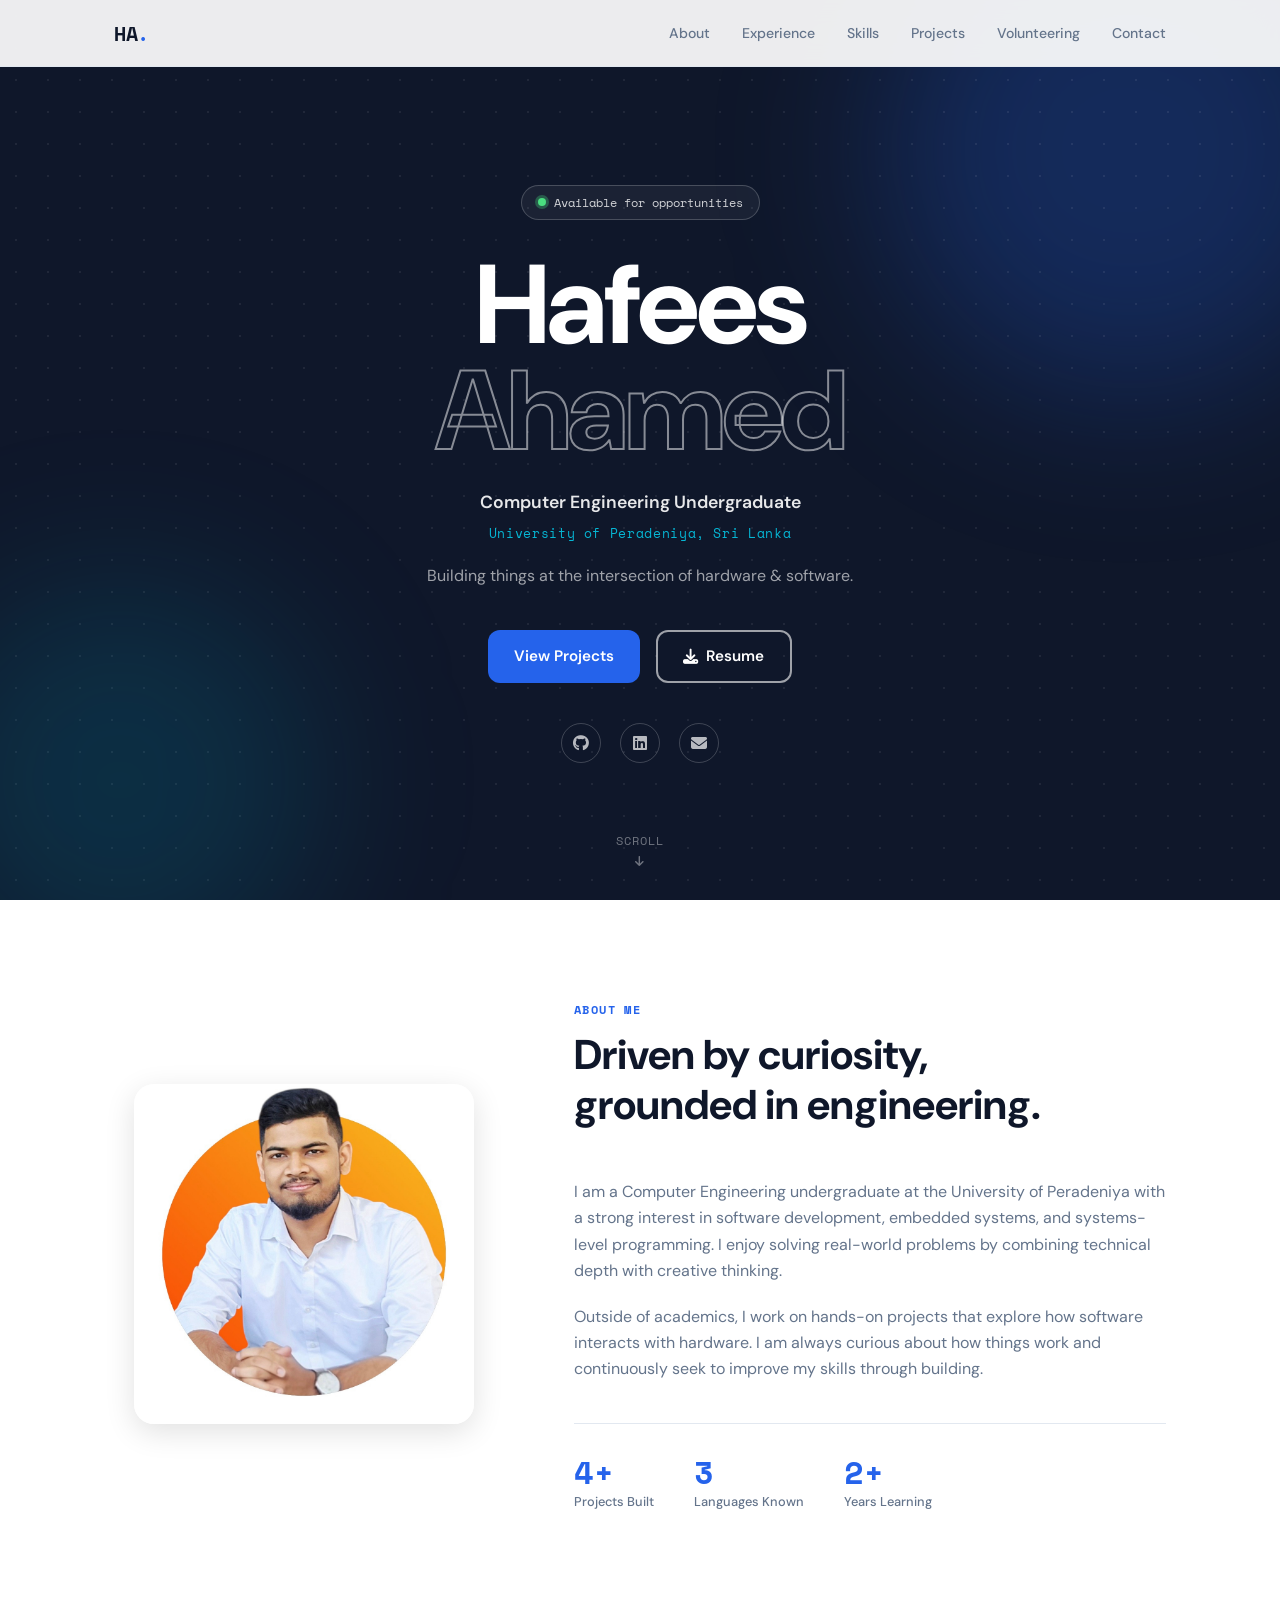
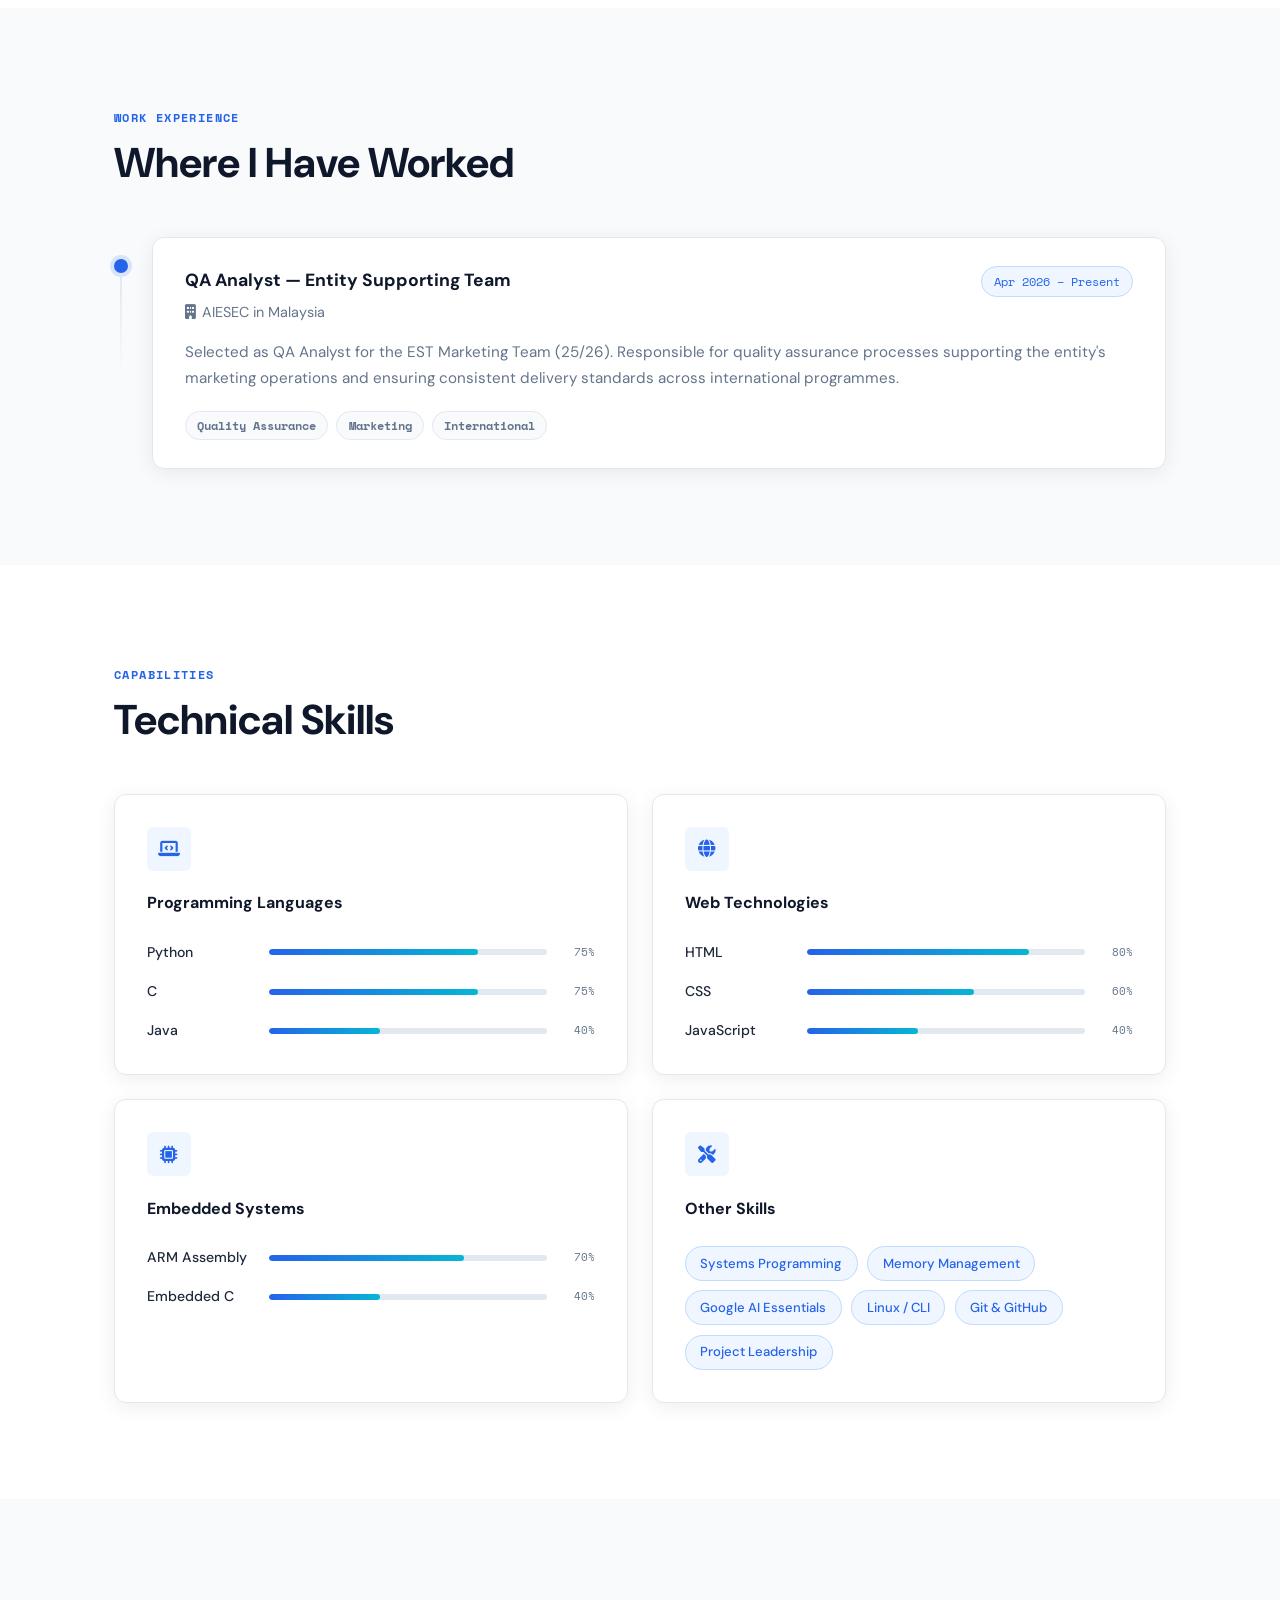
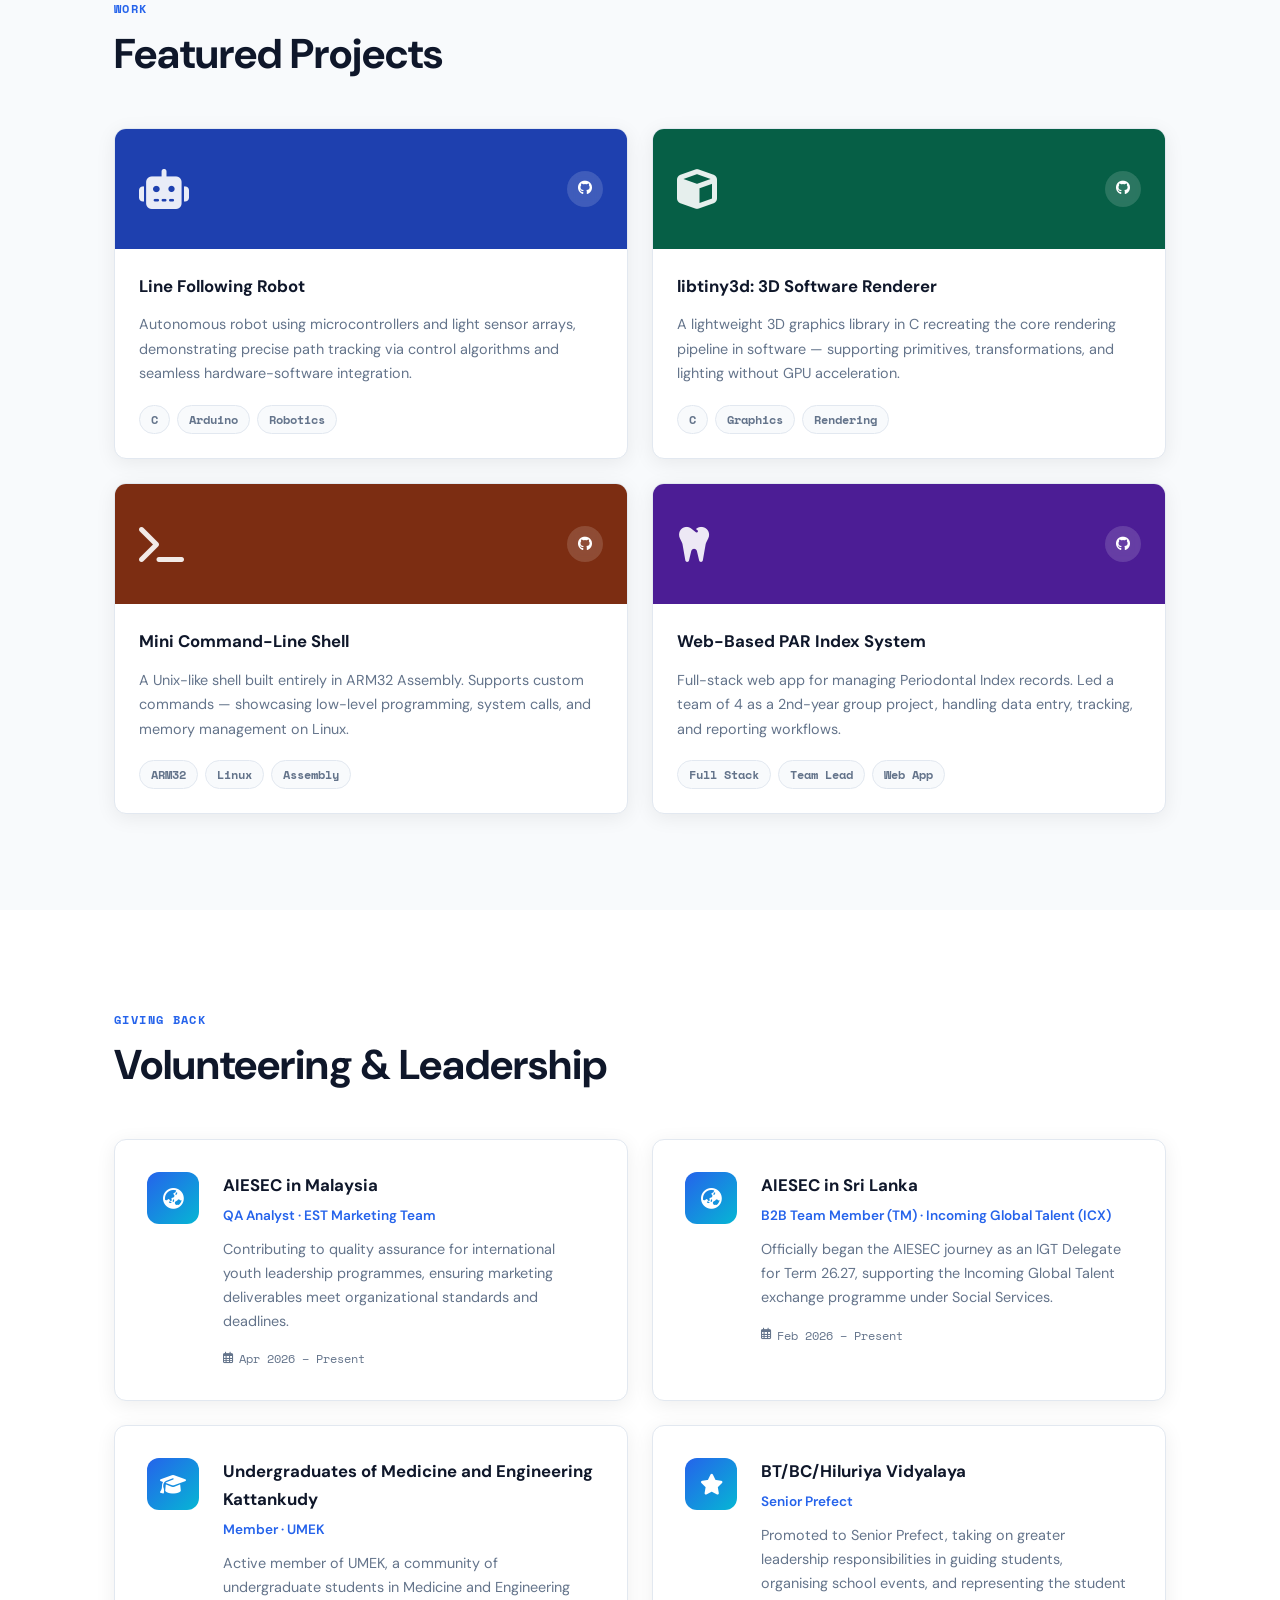
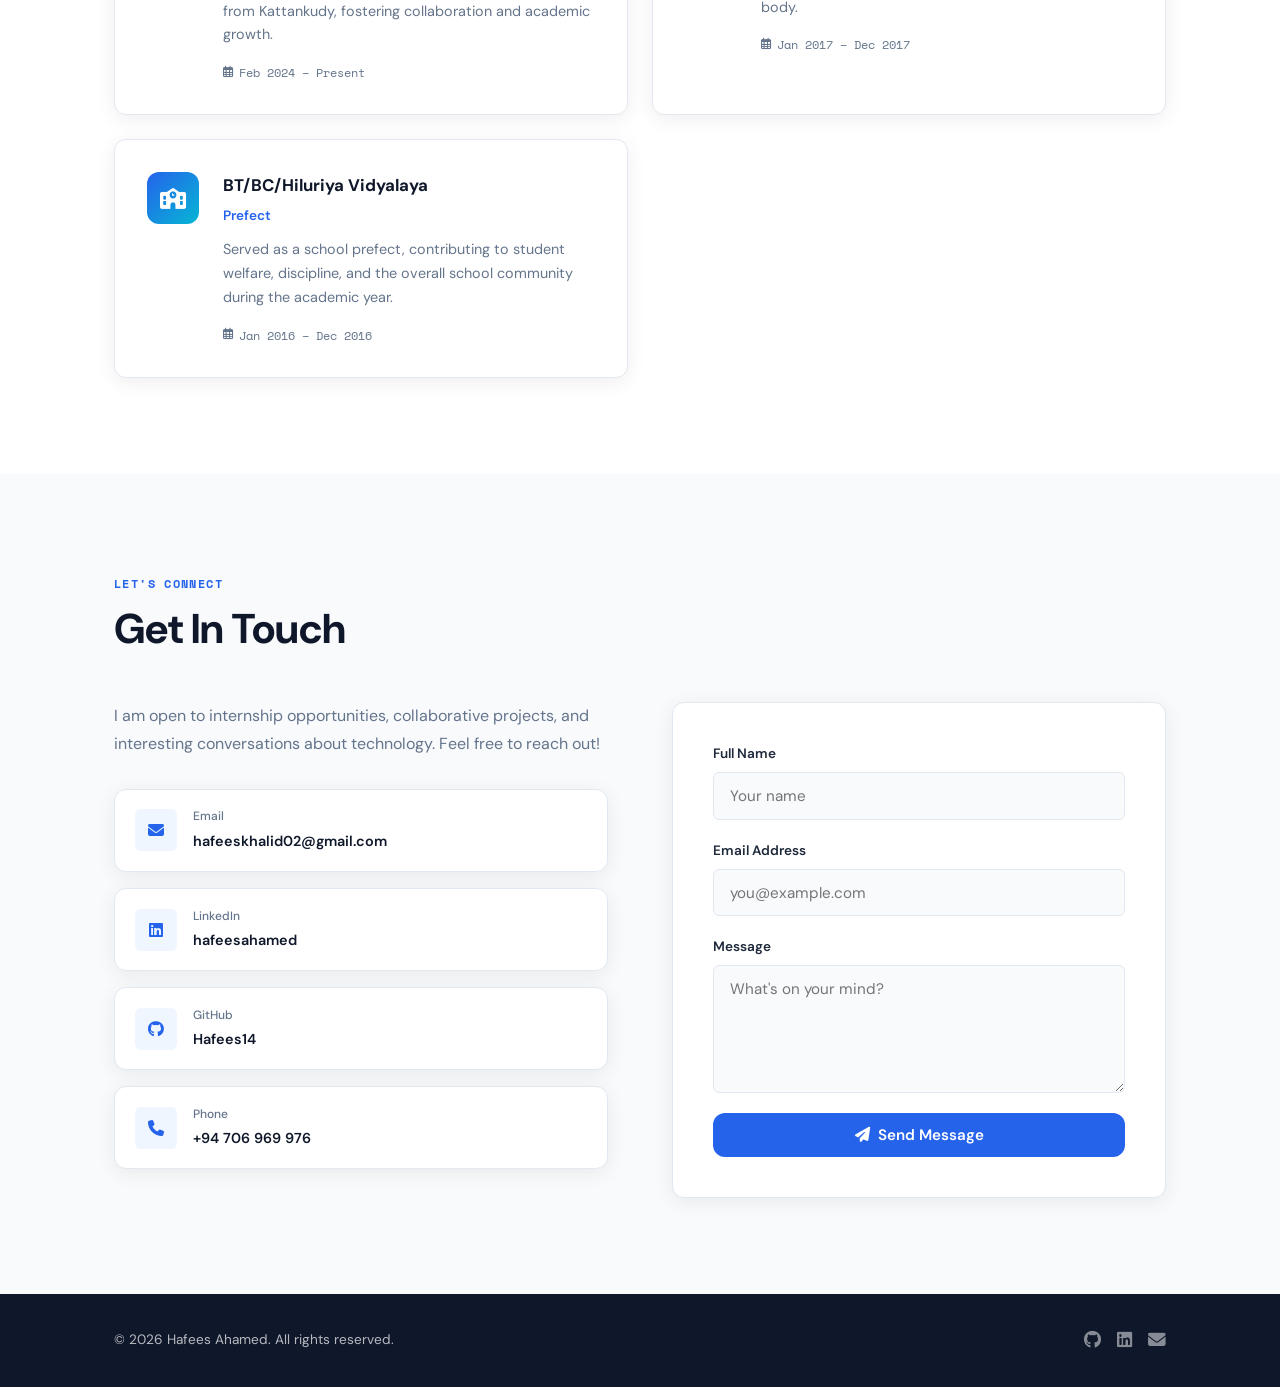
==== commit 4f82d763: "fix: update contact email" ====
--- a/index.html
+++ b/index.html
@@ -58,7 +58,7 @@
       <div class="hero-socials">
         <a href="https://github.com/Hafees14" target="_blank" rel="noopener" aria-label="GitHub"><i class="fab fa-github"></i></a>
         <a href="https://www.linkedin.com/in/hafeesahamed" target="_blank" rel="noopener" aria-label="LinkedIn"><i class="fab fa-linkedin"></i></a>
-        <a href="mailto:hafeesahamed03@gmail.com" aria-label="Email"><i class="fas fa-envelope"></i></a>
+        <a href="mailto:hafeeskhalid02@gmail.com" aria-label="Email"><i class="fas fa-envelope"></i></a>
       </div>
     </div>
     <div class="hero-scroll">
@@ -314,7 +314,7 @@
             <span class="vol-date"><i class="far fa-calendar-alt"></i> Feb 2026 &ndash; Present</span>
           </div>
         </div>
-        
+
         <div class="vol-card">
           <div class="vol-icon"><i class="fas fa-graduation-cap"></i></div>
           <div class="vol-content">
@@ -362,11 +362,11 @@
         <div class="contact-info">
           <p class="contact-intro">I am open to internship opportunities, collaborative projects, and interesting conversations about technology. Feel free to reach out!</p>
           <div class="contact-links">
-            <a href="mailto:hafeesahamed03@gmail.com" class="contact-card">
+            <a href="mailto:hafeeskhalid02@gmail.com" class="contact-card">
               <div class="contact-card-icon"><i class="fas fa-envelope"></i></div>
               <div>
                 <p class="contact-card-label">Email</p>
-                <p class="contact-card-value">hafeesahamed03@gmail.com</p>
+                <p class="contact-card-value">hafeeskhalid02@gmail.com</p>
               </div>
             </a>
             <a href="https://www.linkedin.com/in/hafeesahamed" target="_blank" rel="noopener" class="contact-card">
@@ -422,7 +422,7 @@
       <div class="footer-social">
         <a href="https://github.com/Hafees14" target="_blank" rel="noopener" aria-label="GitHub"><i class="fab fa-github"></i></a>
         <a href="https://www.linkedin.com/in/hafeesahamed" target="_blank" rel="noopener" aria-label="LinkedIn"><i class="fab fa-linkedin"></i></a>
-        <a href="mailto:hafeesahamed03@gmail.com" aria-label="Email"><i class="fas fa-envelope"></i></a>
+        <a href="mailto:hafeeskhalid02@gmail.com" aria-label="Email"><i class="fas fa-envelope"></i></a>
       </div>
     </div>
   </footer>
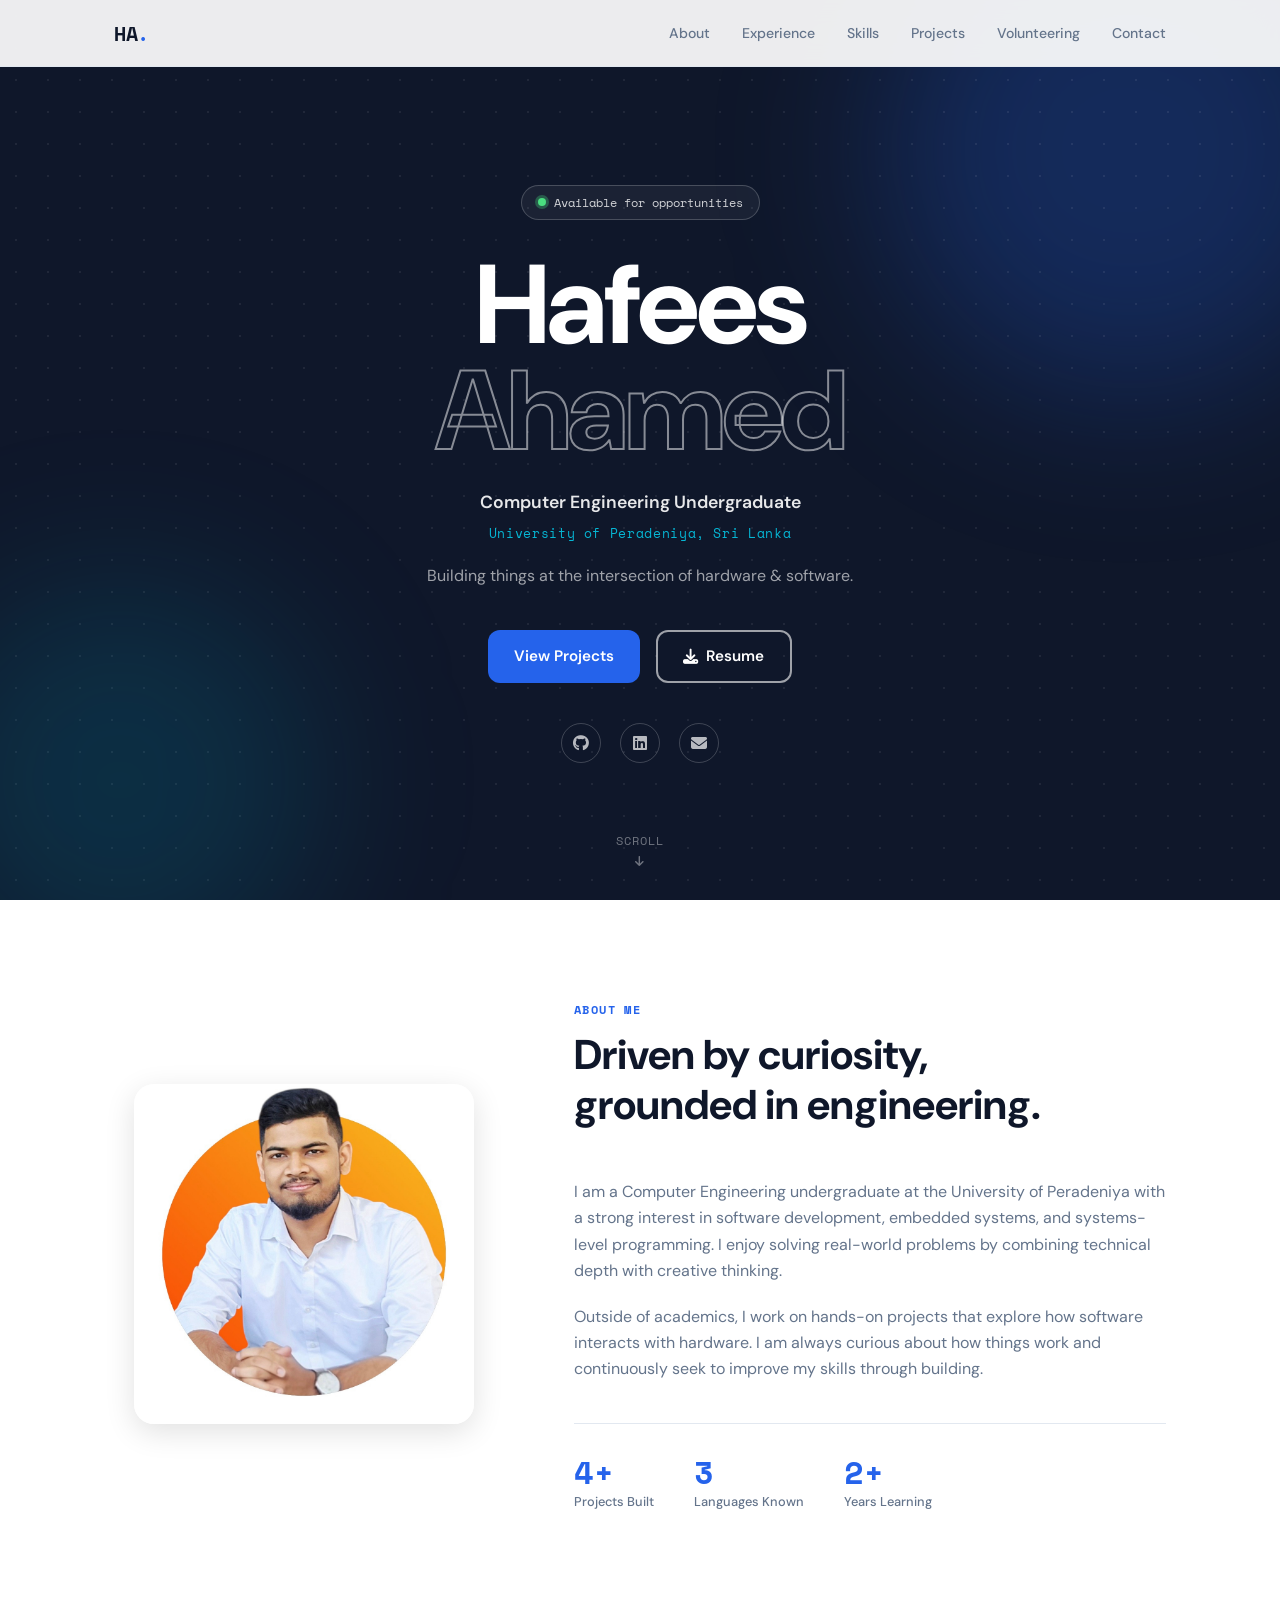
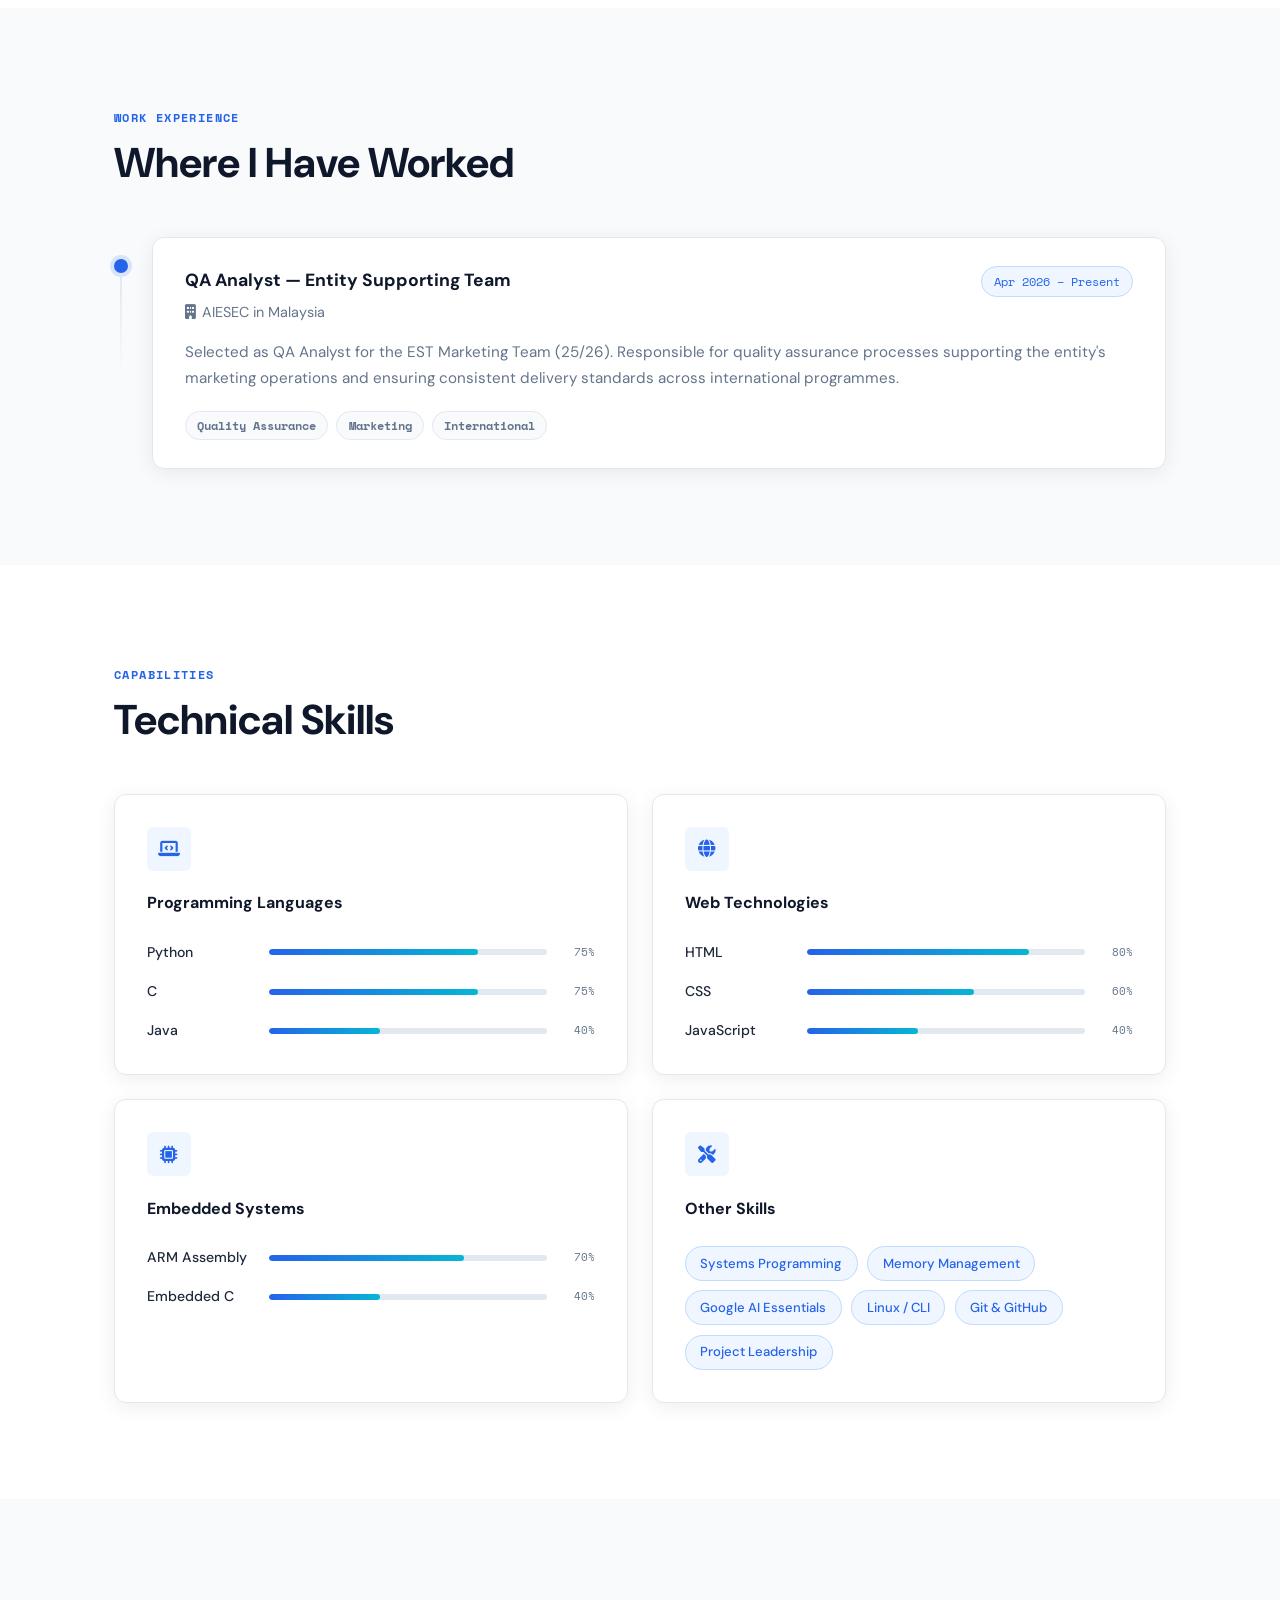
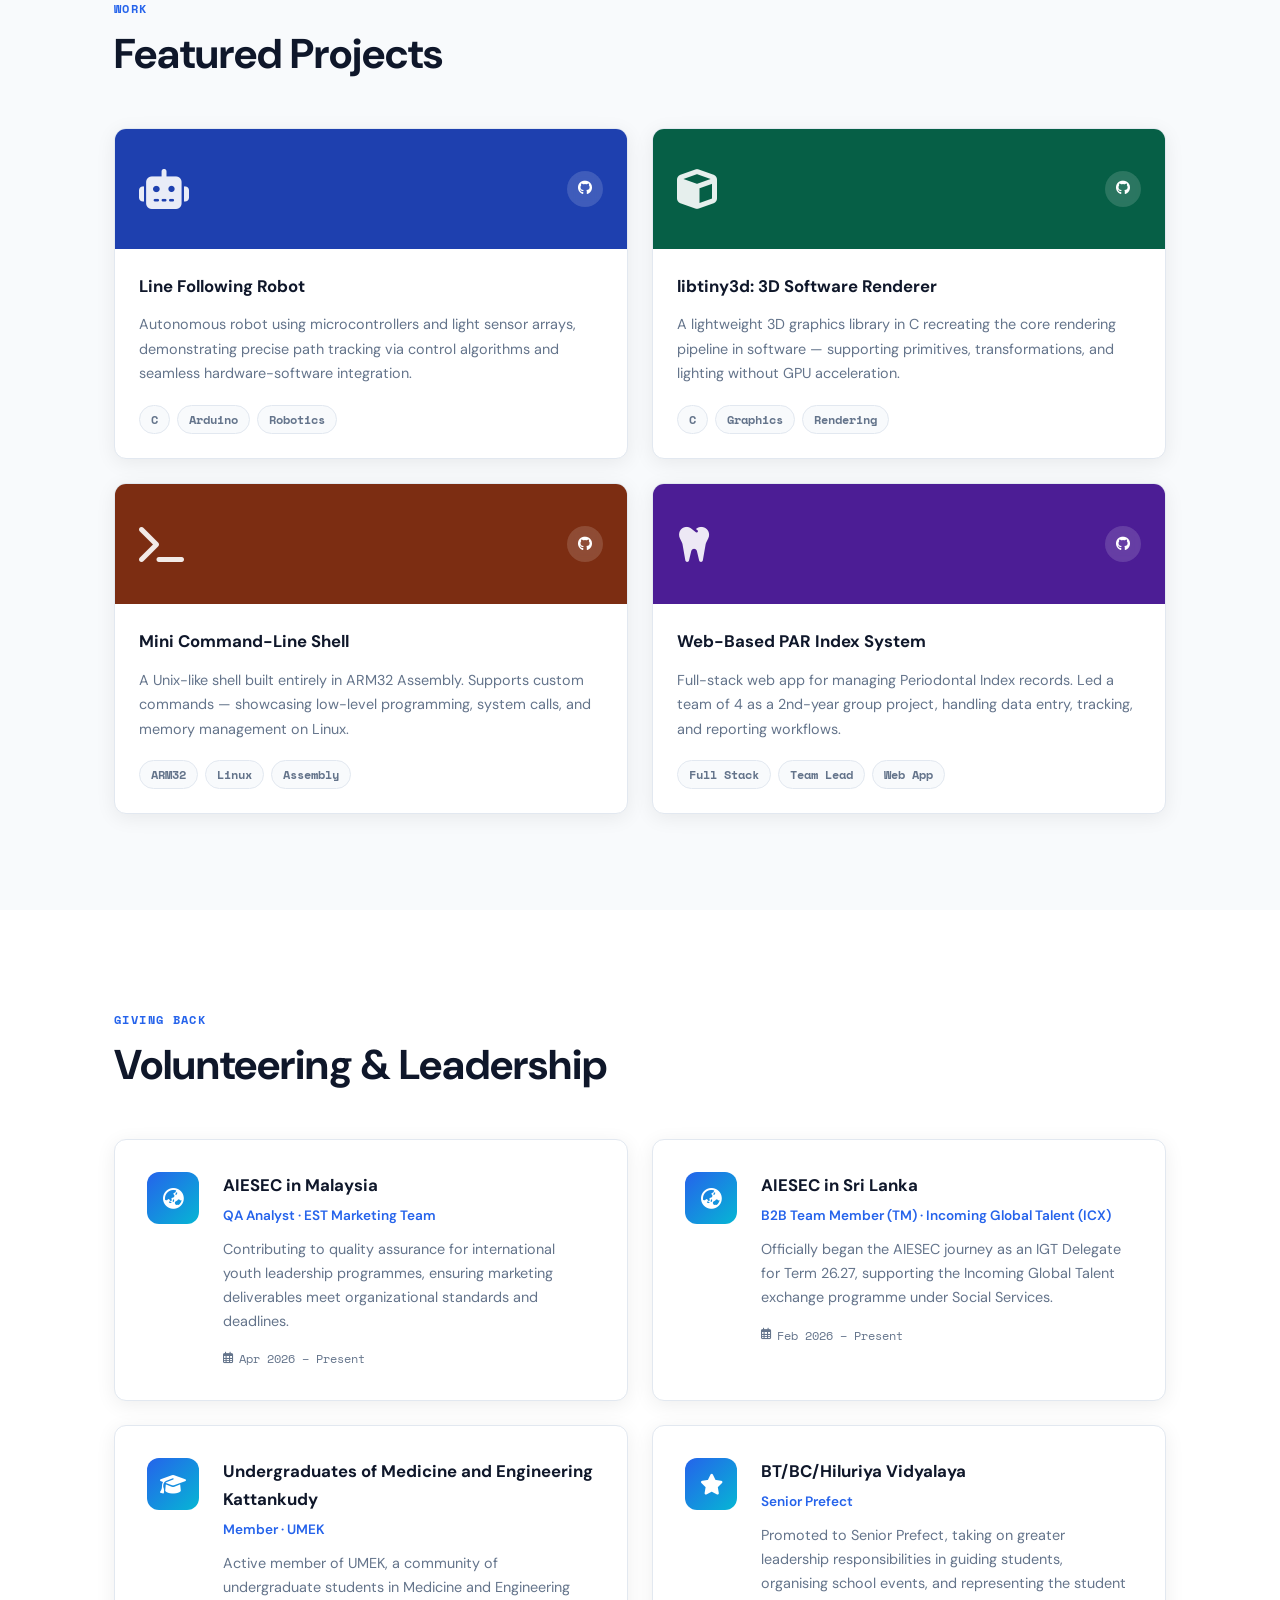
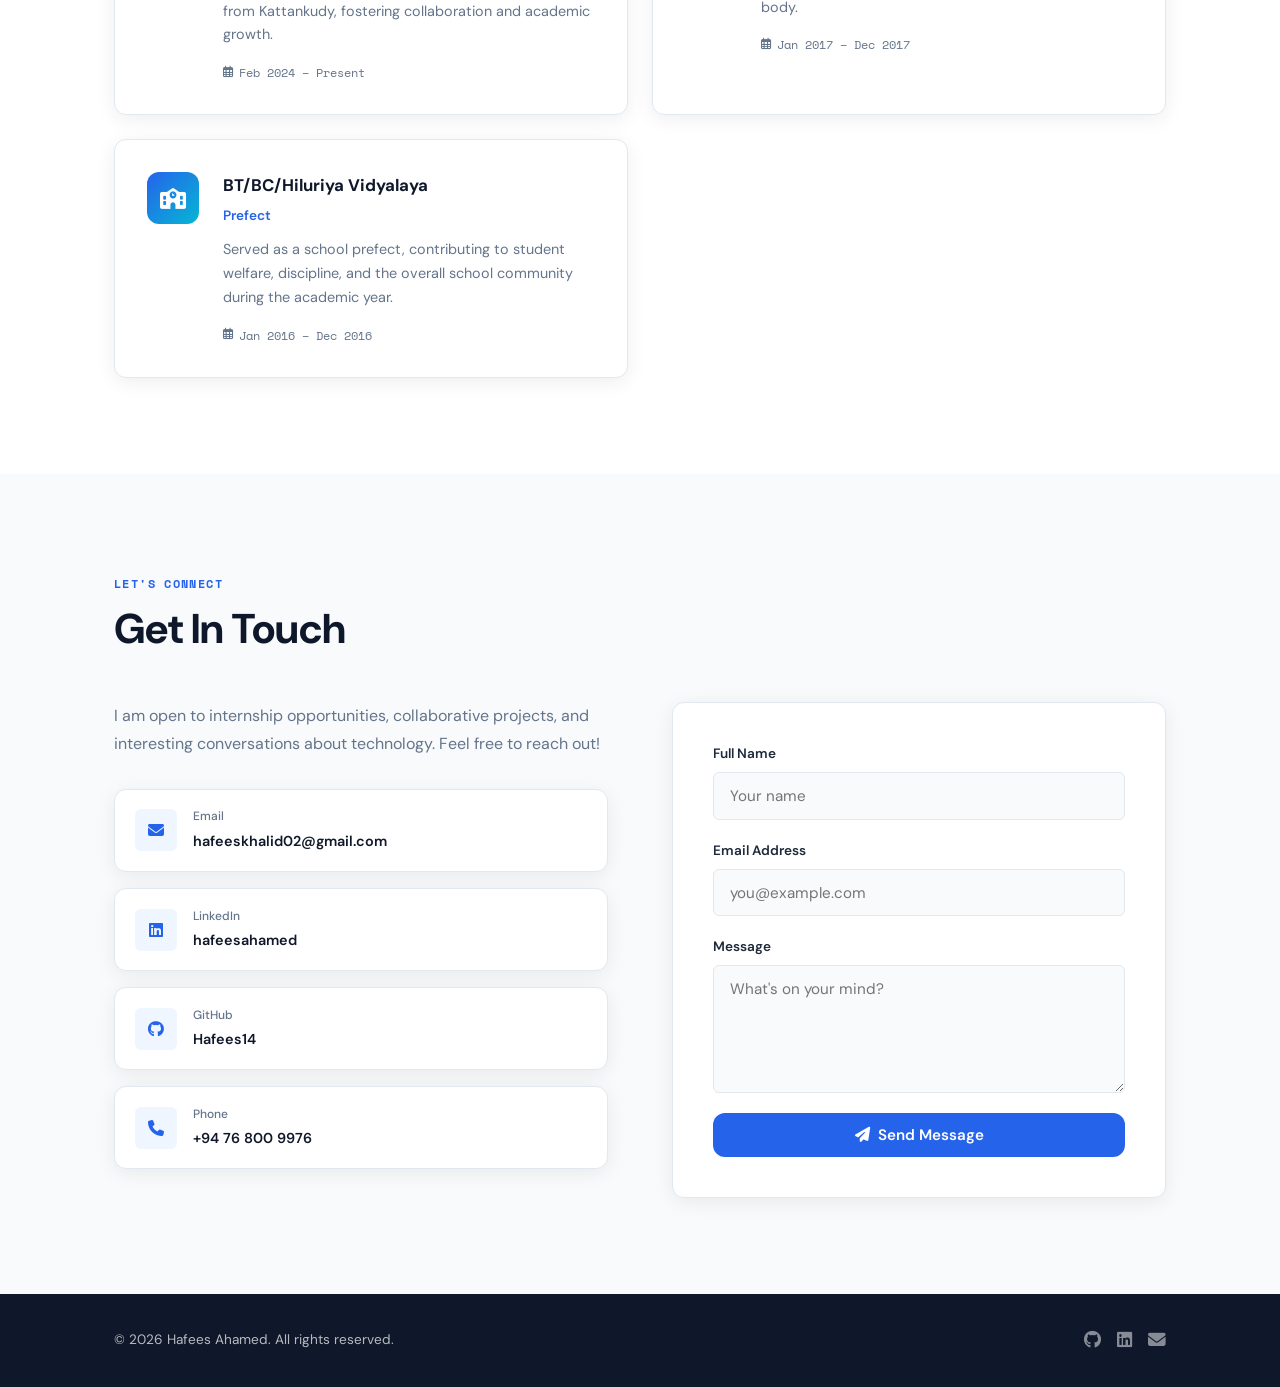
==== commit 0c062658: "fix: update contact number" ====
--- a/index.html
+++ b/index.html
@@ -387,7 +387,7 @@
               <div class="contact-card-icon"><i class="fas fa-phone"></i></div>
               <div>
                 <p class="contact-card-label">Phone</p>
-                <p class="contact-card-value">+94 706 969 976</p>
+                <p class="contact-card-value">+94 76  800 9976</p>
               </div>
             </a>
           </div>
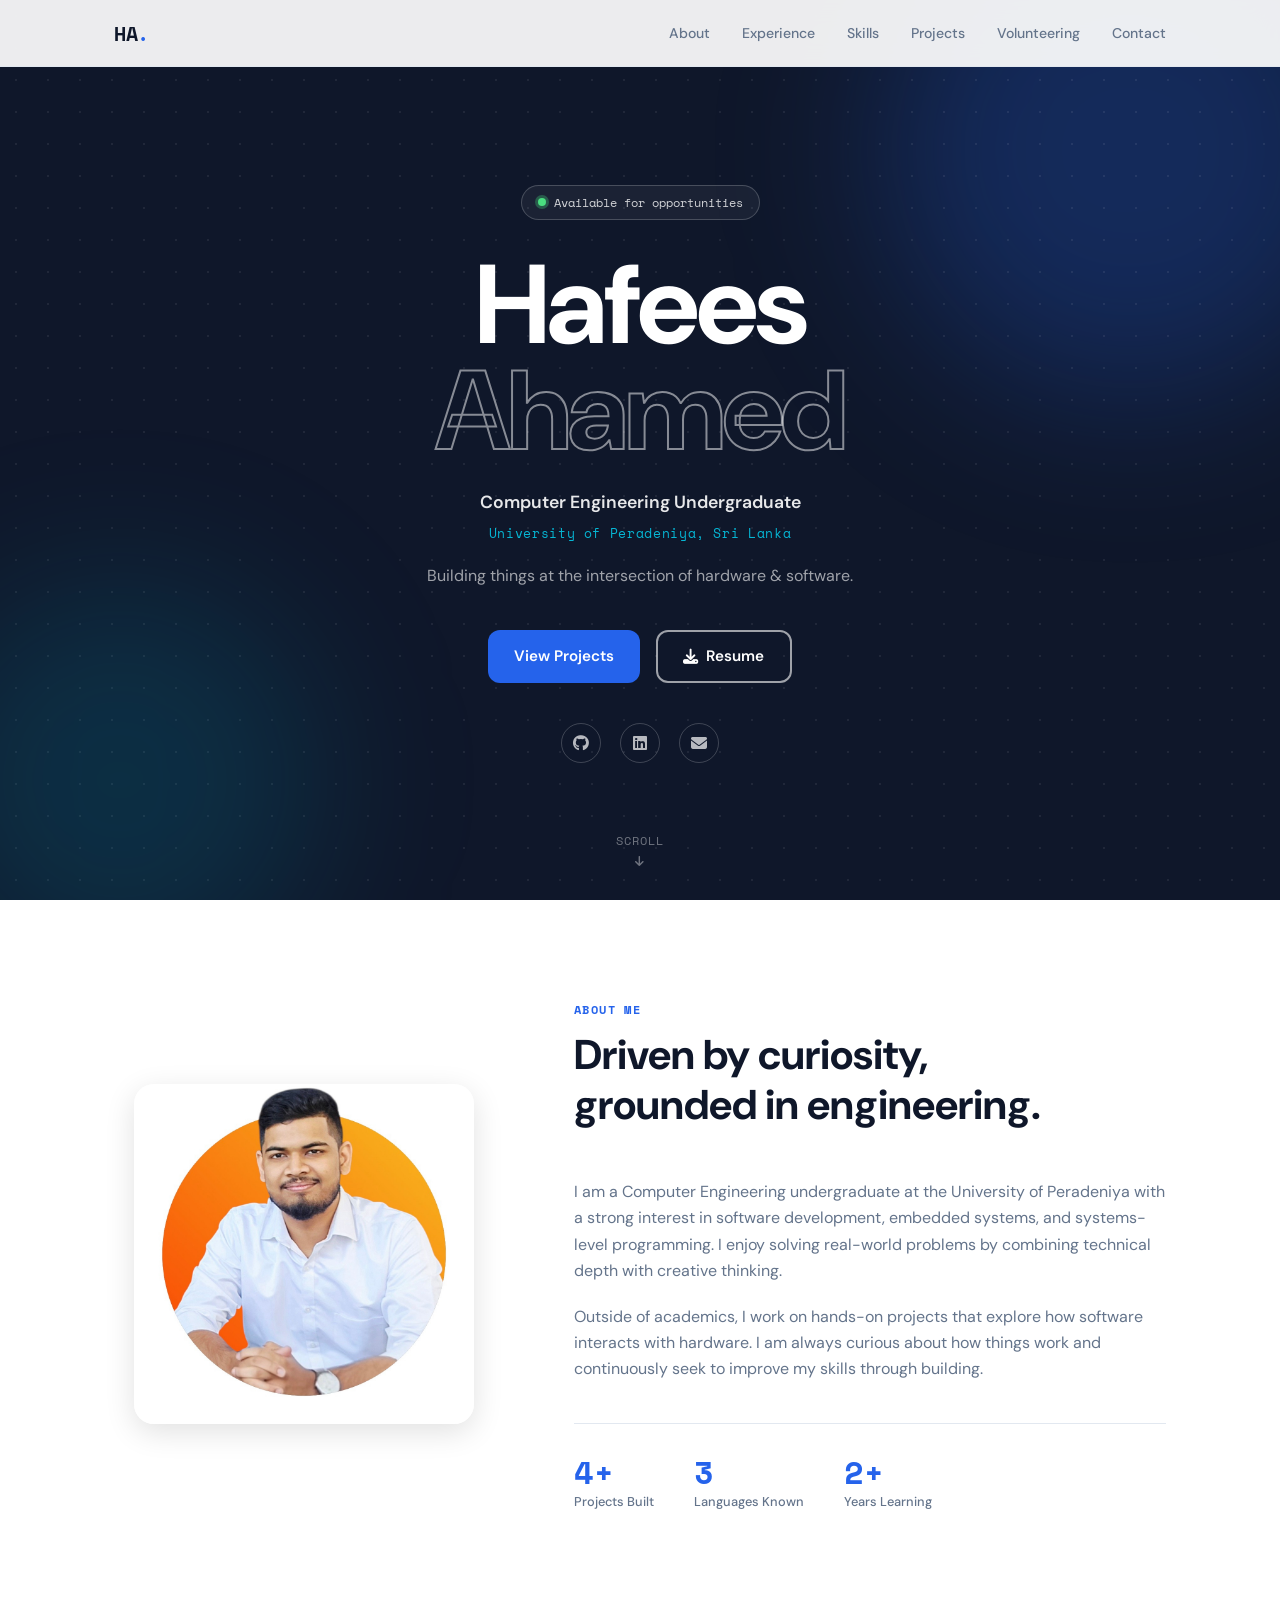
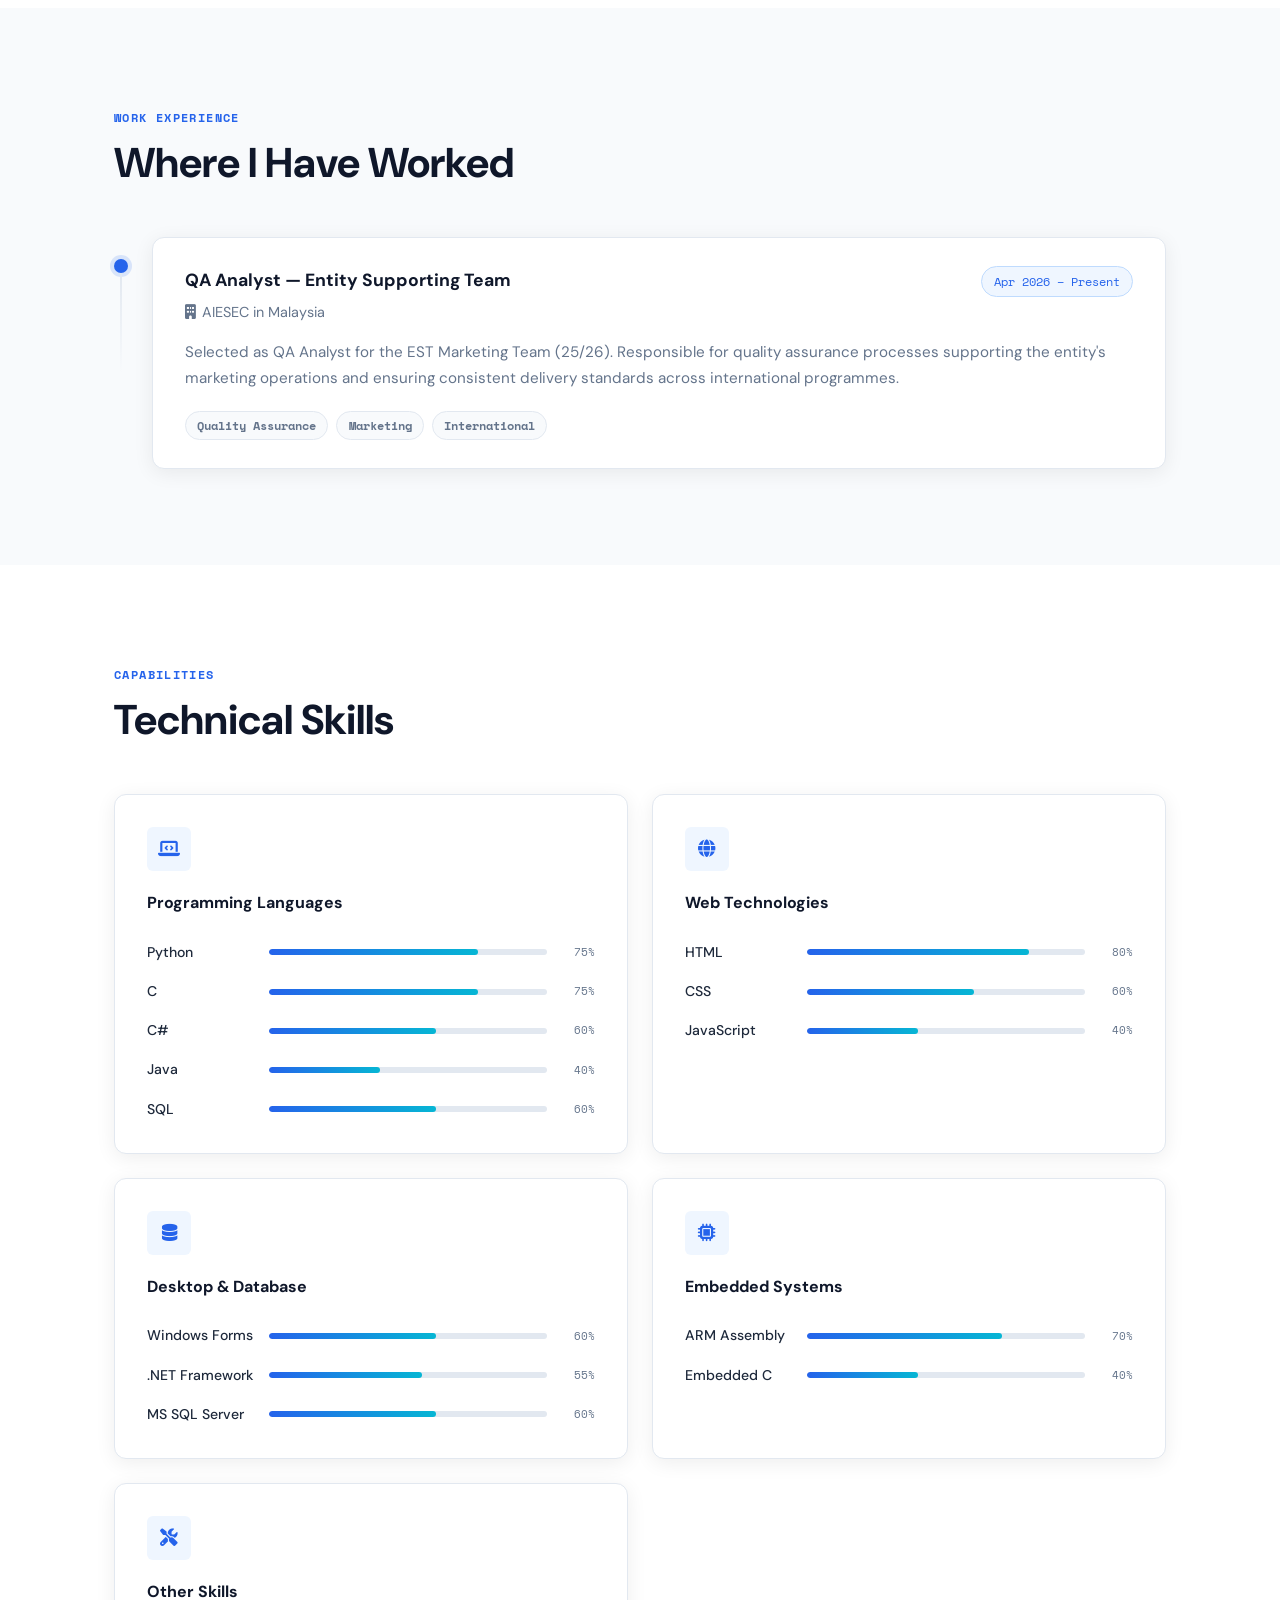
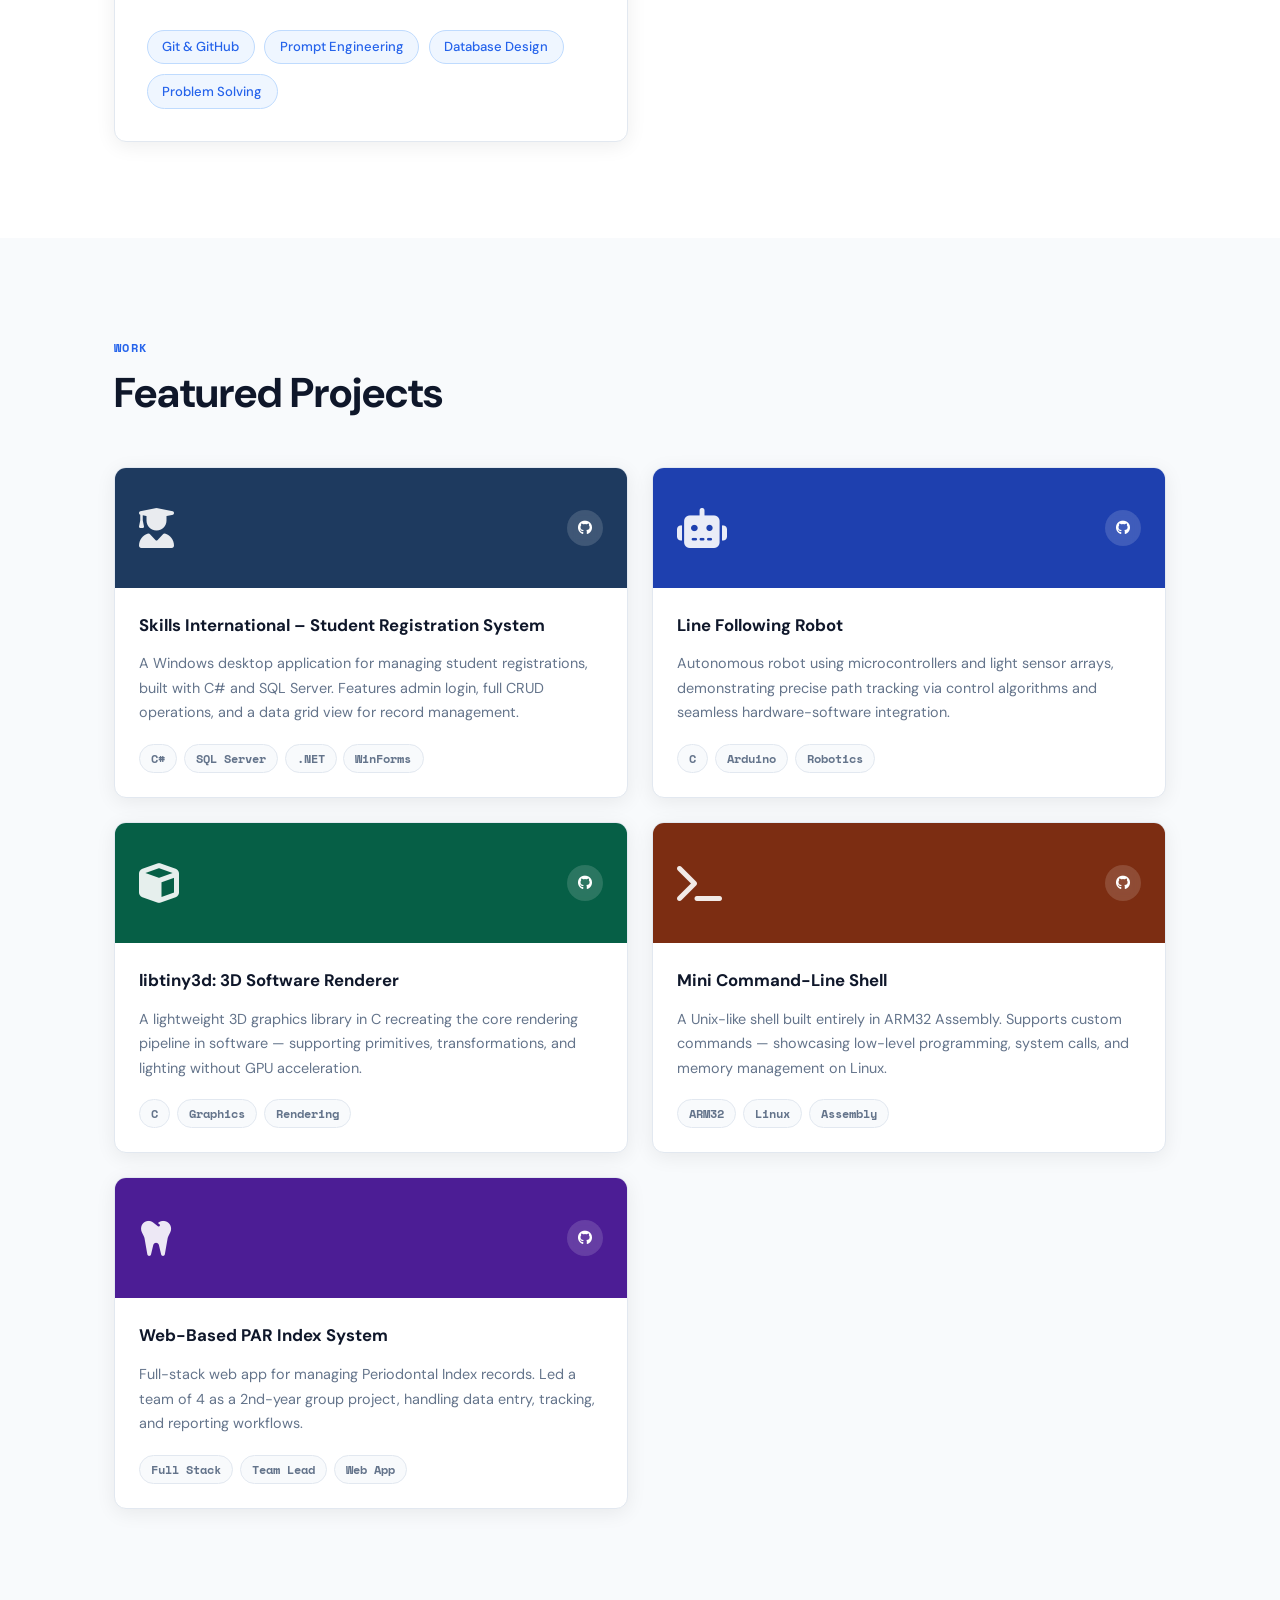
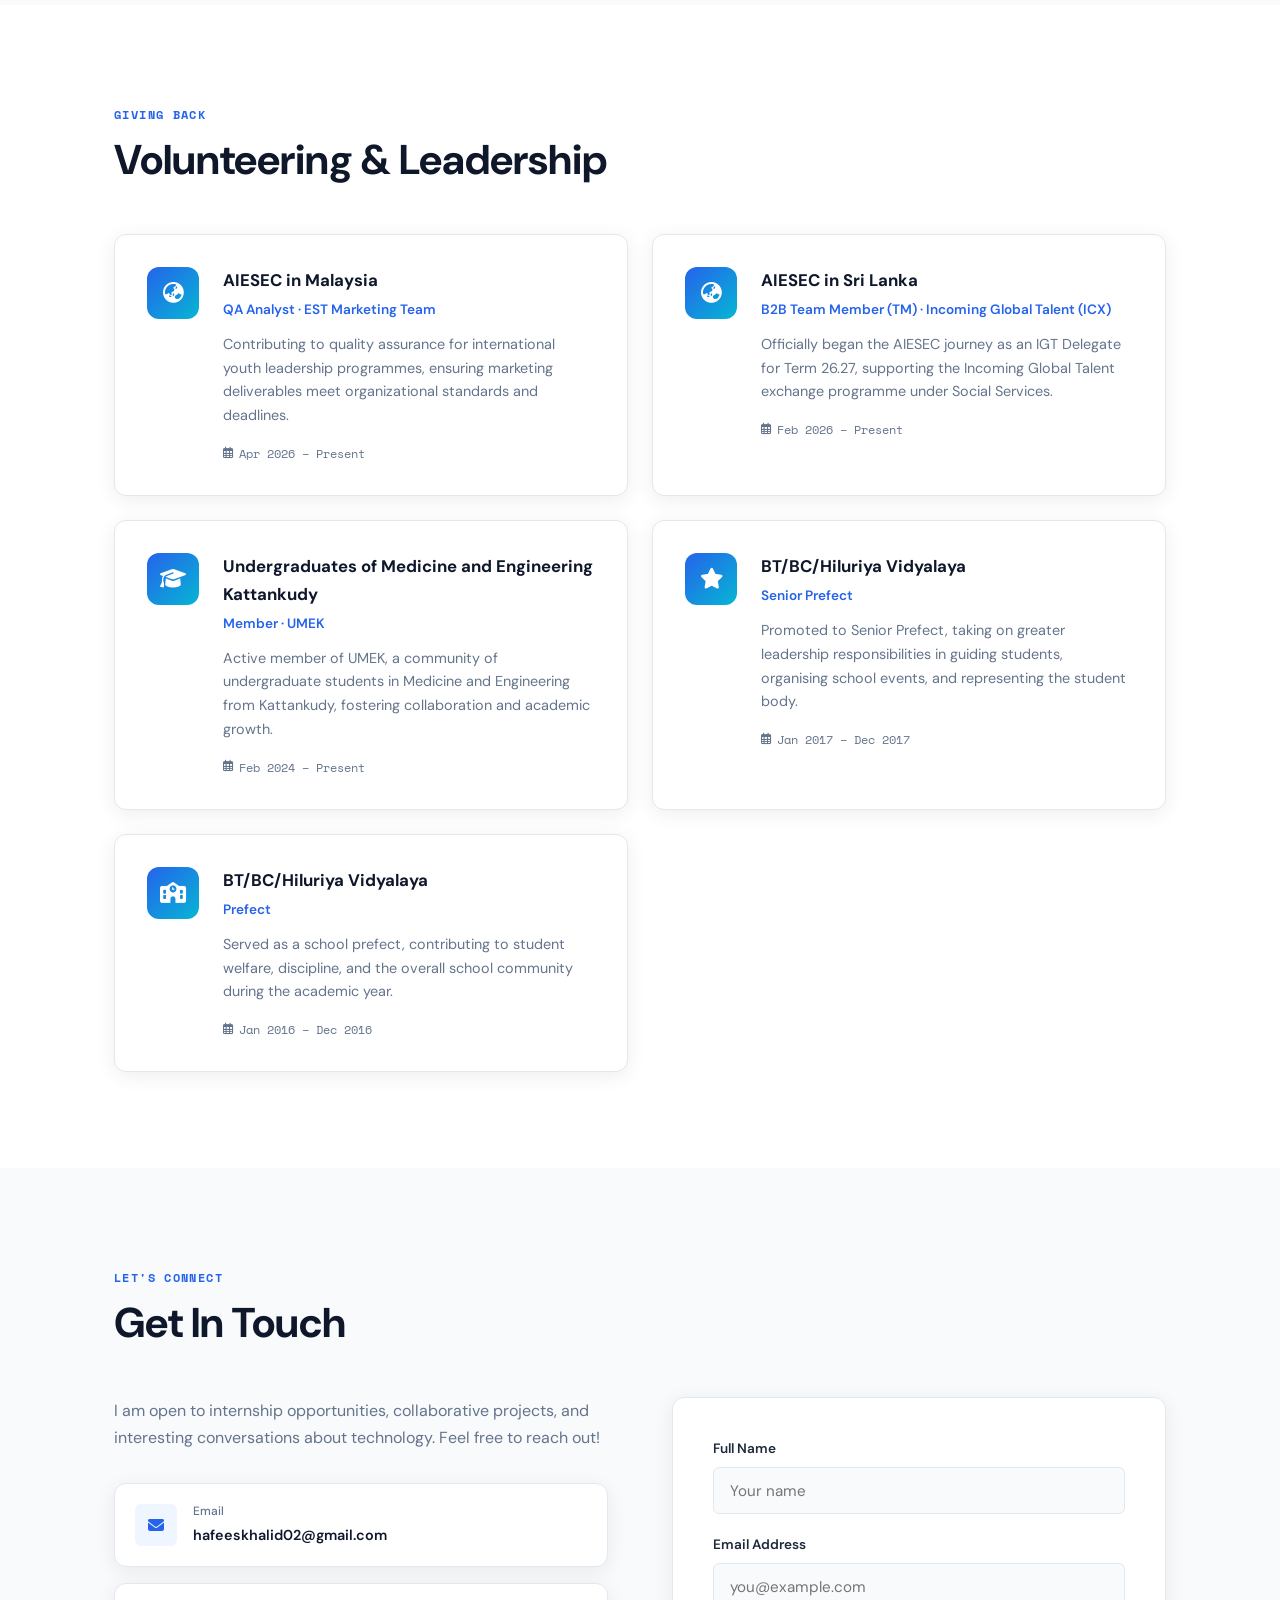
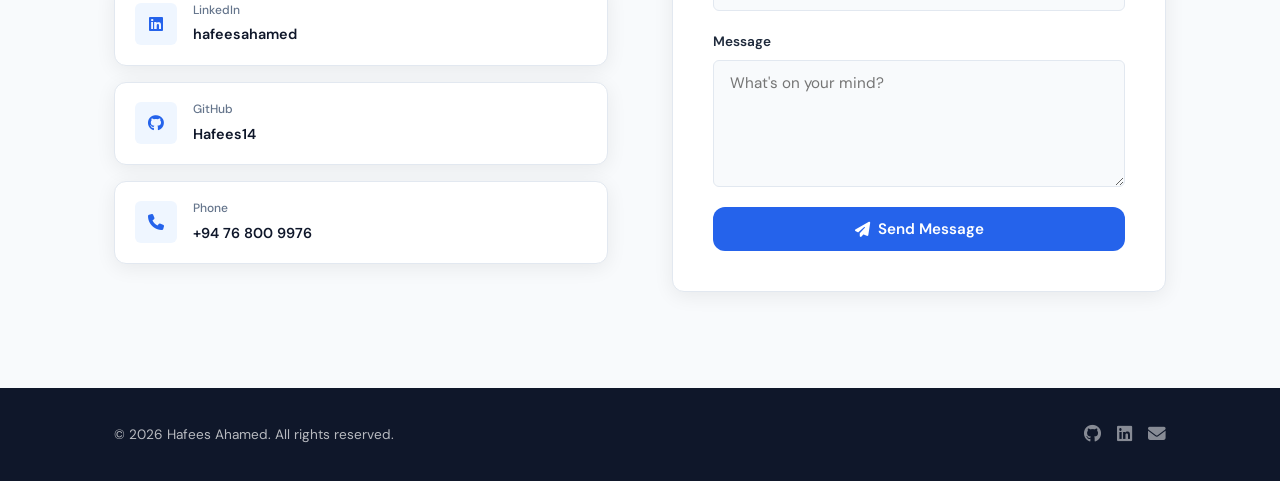
==== commit 8fa33eb9: "New Project Added" ====
--- a/index.html
+++ b/index.html
@@ -128,7 +128,7 @@
     </div>
   </section>
 
-  <!-- SKILLS -->
+<!-- SKILLS -->
   <section id="skills" class="section">
     <div class="container">
       <span class="section-label">Capabilities</span>
@@ -150,9 +150,19 @@
               <span class="skill-pct">75%</span>
             </div>
             <div class="skill-row">
+              <span class="skill-name">C#</span>
+              <div class="skill-bar"><div class="skill-fill" data-level="60"></div></div>
+              <span class="skill-pct">60%</span>
+            </div>
+            <div class="skill-row">
               <span class="skill-name">Java</span>
               <div class="skill-bar"><div class="skill-fill" data-level="40"></div></div>
               <span class="skill-pct">40%</span>
+            </div>
+            <div class="skill-row">
+              <span class="skill-name">SQL</span>
+              <div class="skill-bar"><div class="skill-fill" data-level="60"></div></div>
+              <span class="skill-pct">60%</span>
             </div>
           </div>
         </div>
@@ -180,6 +190,28 @@
         </div>
 
         <div class="skill-card">
+          <div class="skill-card-icon"><i class="fas fa-database"></i></div>
+          <h3>Desktop & Database</h3>
+          <div class="skill-list">
+            <div class="skill-row">
+              <span class="skill-name">Windows Forms</span>
+              <div class="skill-bar"><div class="skill-fill" data-level="60"></div></div>
+              <span class="skill-pct">60%</span>
+            </div>
+            <div class="skill-row">
+              <span class="skill-name">.NET Framework</span>
+              <div class="skill-bar"><div class="skill-fill" data-level="55"></div></div>
+              <span class="skill-pct">55%</span>
+            </div>
+            <div class="skill-row">
+              <span class="skill-name">MS SQL Server</span>
+              <div class="skill-bar"><div class="skill-fill" data-level="60"></div></div>
+              <span class="skill-pct">60%</span>
+            </div>
+          </div>
+        </div>
+
+        <div class="skill-card">
           <div class="skill-card-icon"><i class="fas fa-microchip"></i></div>
           <h3>Embedded Systems</h3>
           <div class="skill-list">
@@ -200,12 +232,10 @@
           <div class="skill-card-icon"><i class="fas fa-tools"></i></div>
           <h3>Other Skills</h3>
           <div class="other-skills">
-            <span class="pill">Systems Programming</span>
-            <span class="pill">Memory Management</span>
-            <span class="pill">Google AI Essentials</span>
-            <span class="pill">Linux / CLI</span>
             <span class="pill">Git &amp; GitHub</span>
-            <span class="pill">Project Leadership</span>
+            <span class="pill">Prompt Engineering</span>
+            <span class="pill">Database Design</span>
+            <span class="pill">Problem Solving</span>
           </div>
         </div>
 
@@ -219,6 +249,22 @@
       <span class="section-label">Work</span>
       <h2 class="section-heading">Featured Projects</h2>
       <div class="projects-grid">
+
+        <article class="project-card">
+          <div class="project-header" style="--card-color: #1e3a5f;">
+            <i class="fas fa-user-graduate project-icon"></i>
+            <div class="project-links">
+              <a href="https://github.com/Hafees14/Skills_International" class="icon-btn" title="GitHub"><i class="fab fa-github"></i></a>
+            </div>
+          </div>
+          <div class="project-body">
+            <h3>Skills International – Student Registration System</h3>
+            <p>A Windows desktop application for managing student registrations, built with C# and SQL Server. Features admin login, full CRUD operations, and a data grid view for record management.</p>
+            <div class="project-tags">
+              <span class="tag">C#</span><span class="tag">SQL Server</span><span class="tag">.NET</span><span class="tag">WinForms</span>
+            </div>
+          </div>
+        </article>
 
         <article class="project-card">
           <div class="project-header" style="--card-color: #1e40af;">
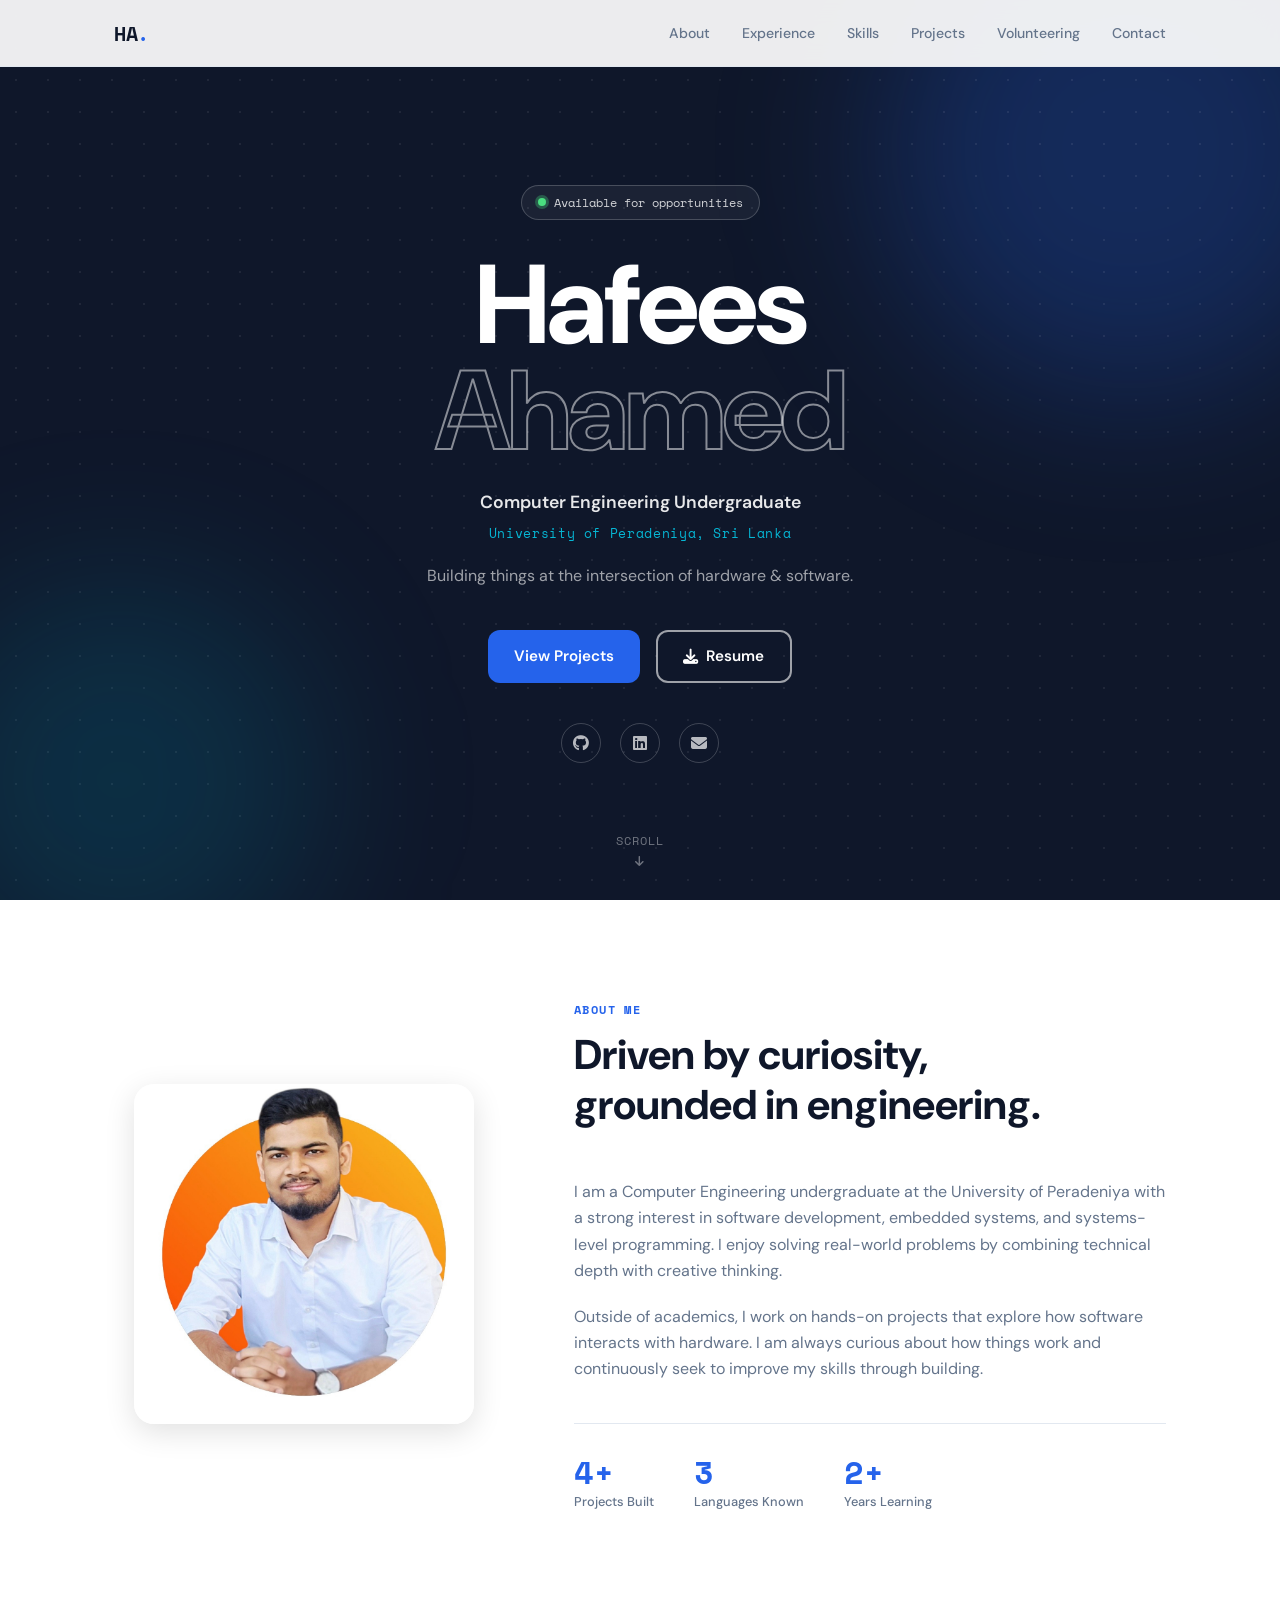
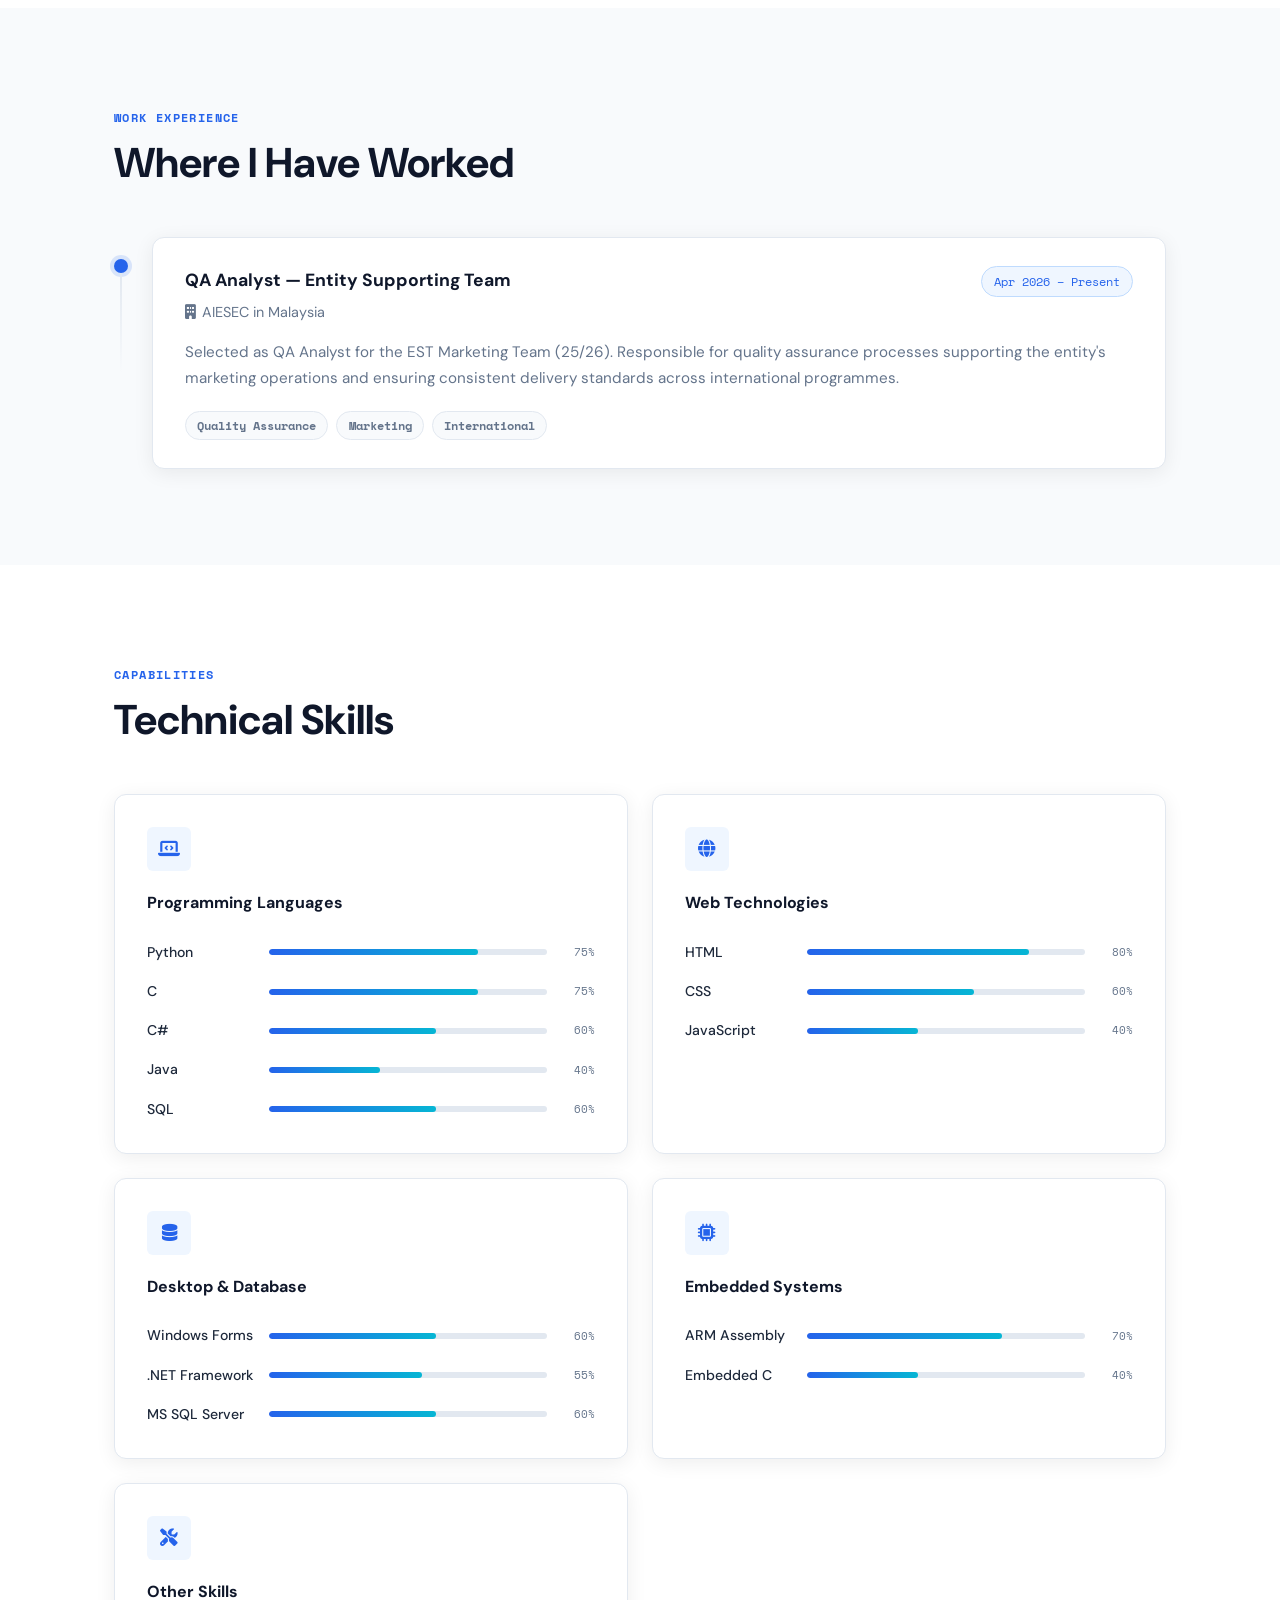
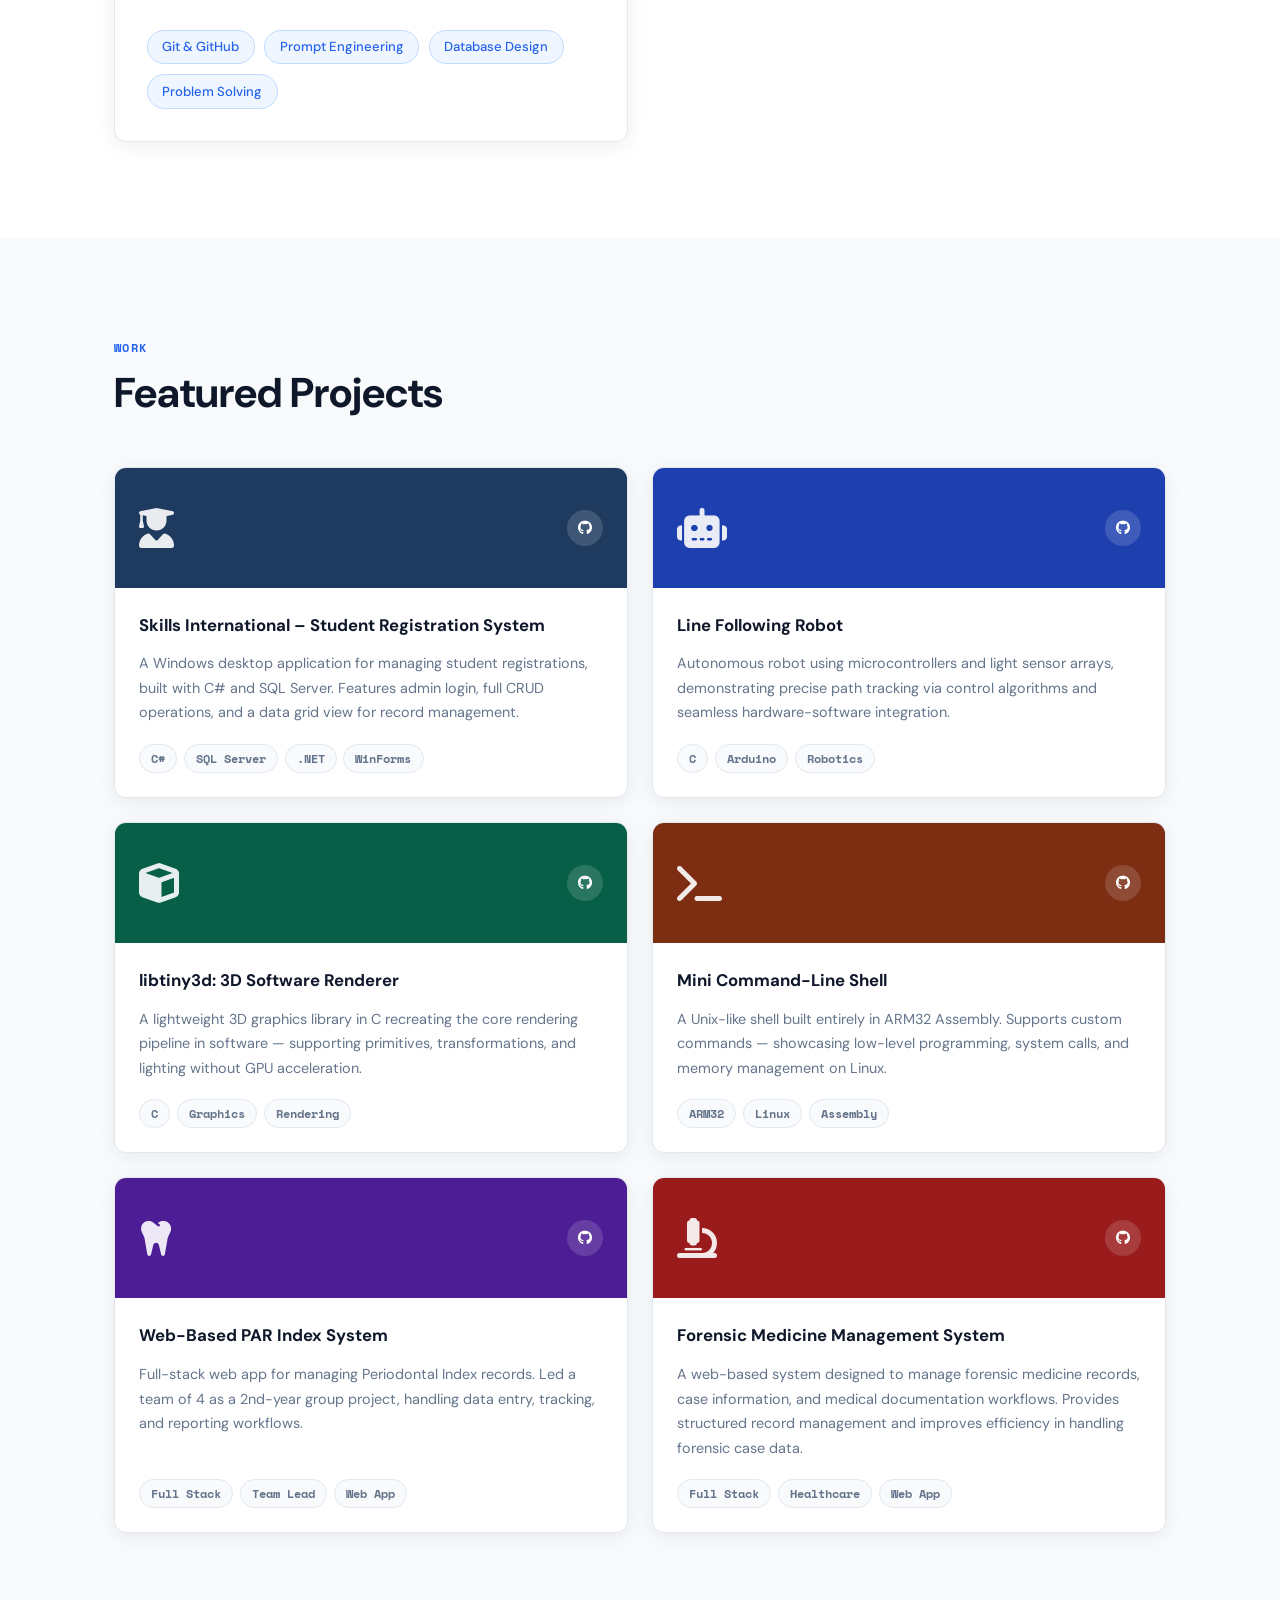
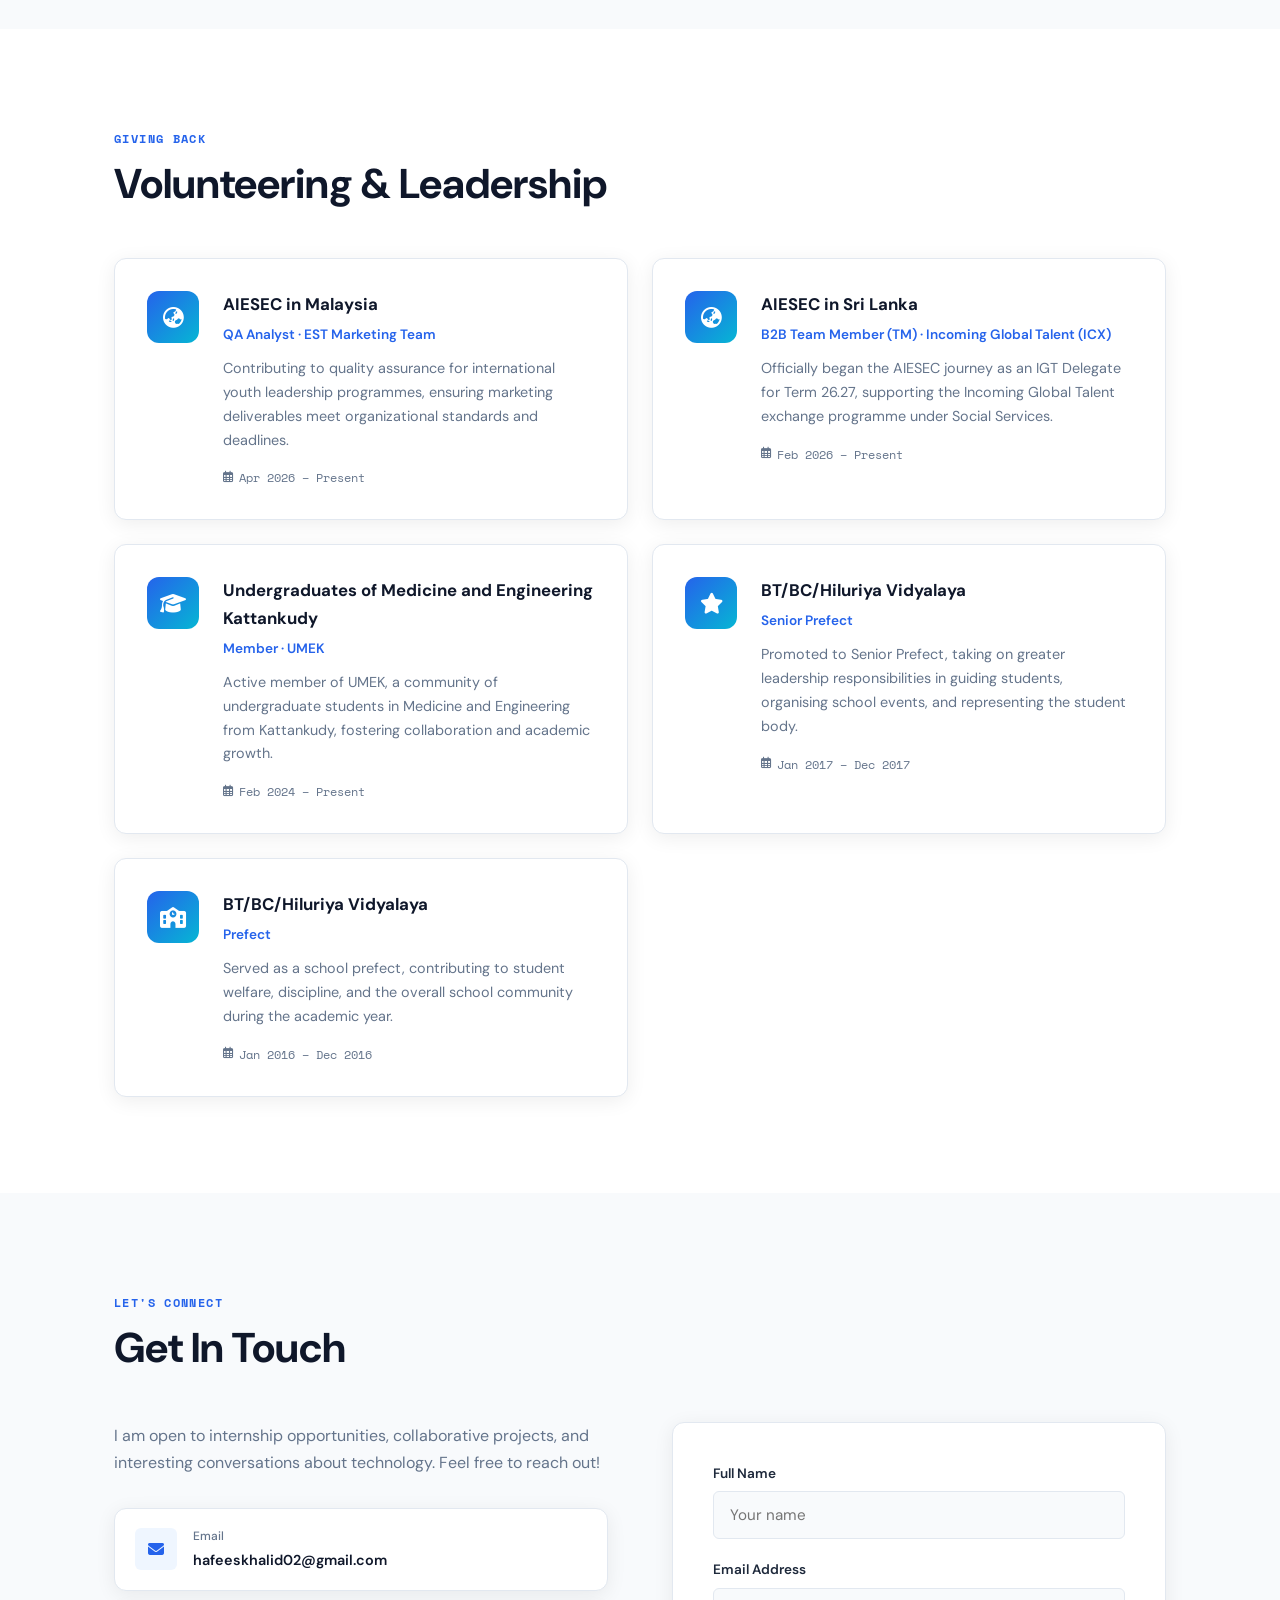
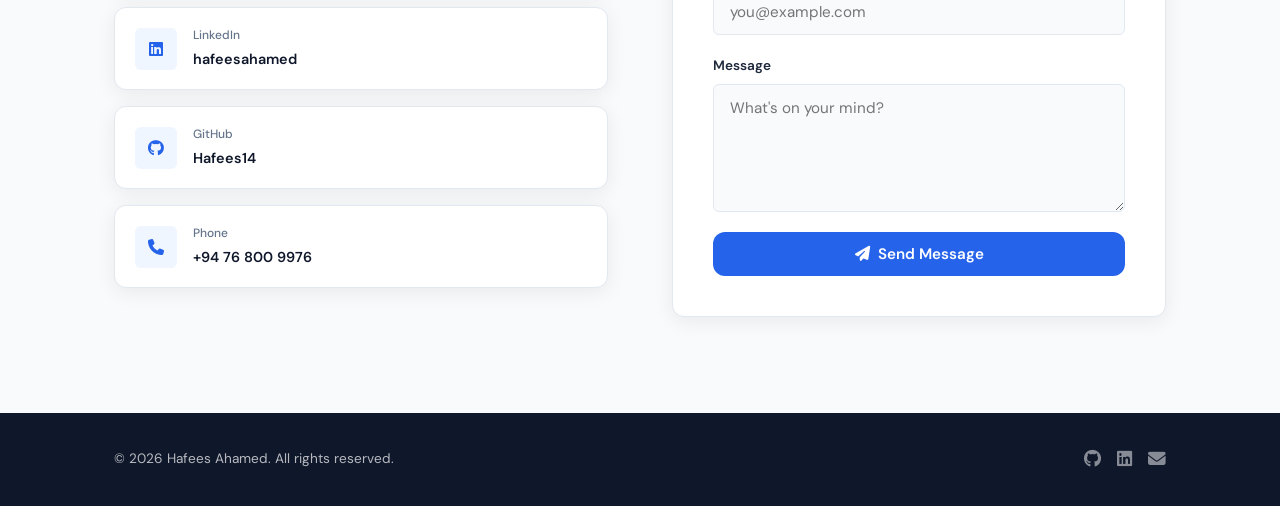
==== commit 20fde27b: "New Project Added" ====
--- a/index.html
+++ b/index.html
@@ -326,6 +326,37 @@
             <p>Full-stack web app for managing Periodontal Index records. Led a team of 4 as a 2nd-year group project, handling data entry, tracking, and reporting workflows.</p>
             <div class="project-tags">
               <span class="tag">Full Stack</span><span class="tag">Team Lead</span><span class="tag">Web App</span>
+            </div>
+          </div>
+        </article>
+
+        <article class="project-card">
+          <div class="project-header" style="--card-color: #991b1b;">
+            <i class="fas fa-microscope project-icon"></i>
+            <div class="project-links">
+              <a href="https://github.com/AamirMNAamir/forensic-medicine-management-system"
+                target="_blank"
+                rel="noopener"
+                class="icon-btn"
+                title="GitHub">
+                <i class="fab fa-github"></i>
+              </a>
+            </div>
+          </div>
+
+          <div class="project-body">
+            <h3>Forensic Medicine Management System</h3>
+            <p>
+              A web-based system designed to manage forensic medicine records,
+              case information, and medical documentation workflows. Provides
+              structured record management and improves efficiency in handling
+              forensic case data.
+            </p>
+
+            <div class="project-tags">
+              <span class="tag">Full Stack</span>
+              <span class="tag">Healthcare</span>
+              <span class="tag">Web App</span>
             </div>
           </div>
         </article>
@@ -467,7 +498,7 @@
       <p class="footer-copy">&copy; <span id="footer-year"></span> Hafees Ahamed. All rights reserved.</p>
       <div class="footer-social">
         <a href="https://github.com/Hafees14" target="_blank" rel="noopener" aria-label="GitHub"><i class="fab fa-github"></i></a>
-        <a href="https://www.linkedin.com/in/hafeesahamed" target="_blank" rel="noopener" aria-label="LinkedIn"><i class="fab fa-linkedin"></i></a>
+        <a href="https://www.linkedin.com/in/hafees-ahamed" target="_blank" rel="noopener" aria-label="LinkedIn"><i class="fab fa-linkedin"></i></a>
         <a href="mailto:hafeeskhalid02@gmail.com" aria-label="Email"><i class="fas fa-envelope"></i></a>
       </div>
     </div>
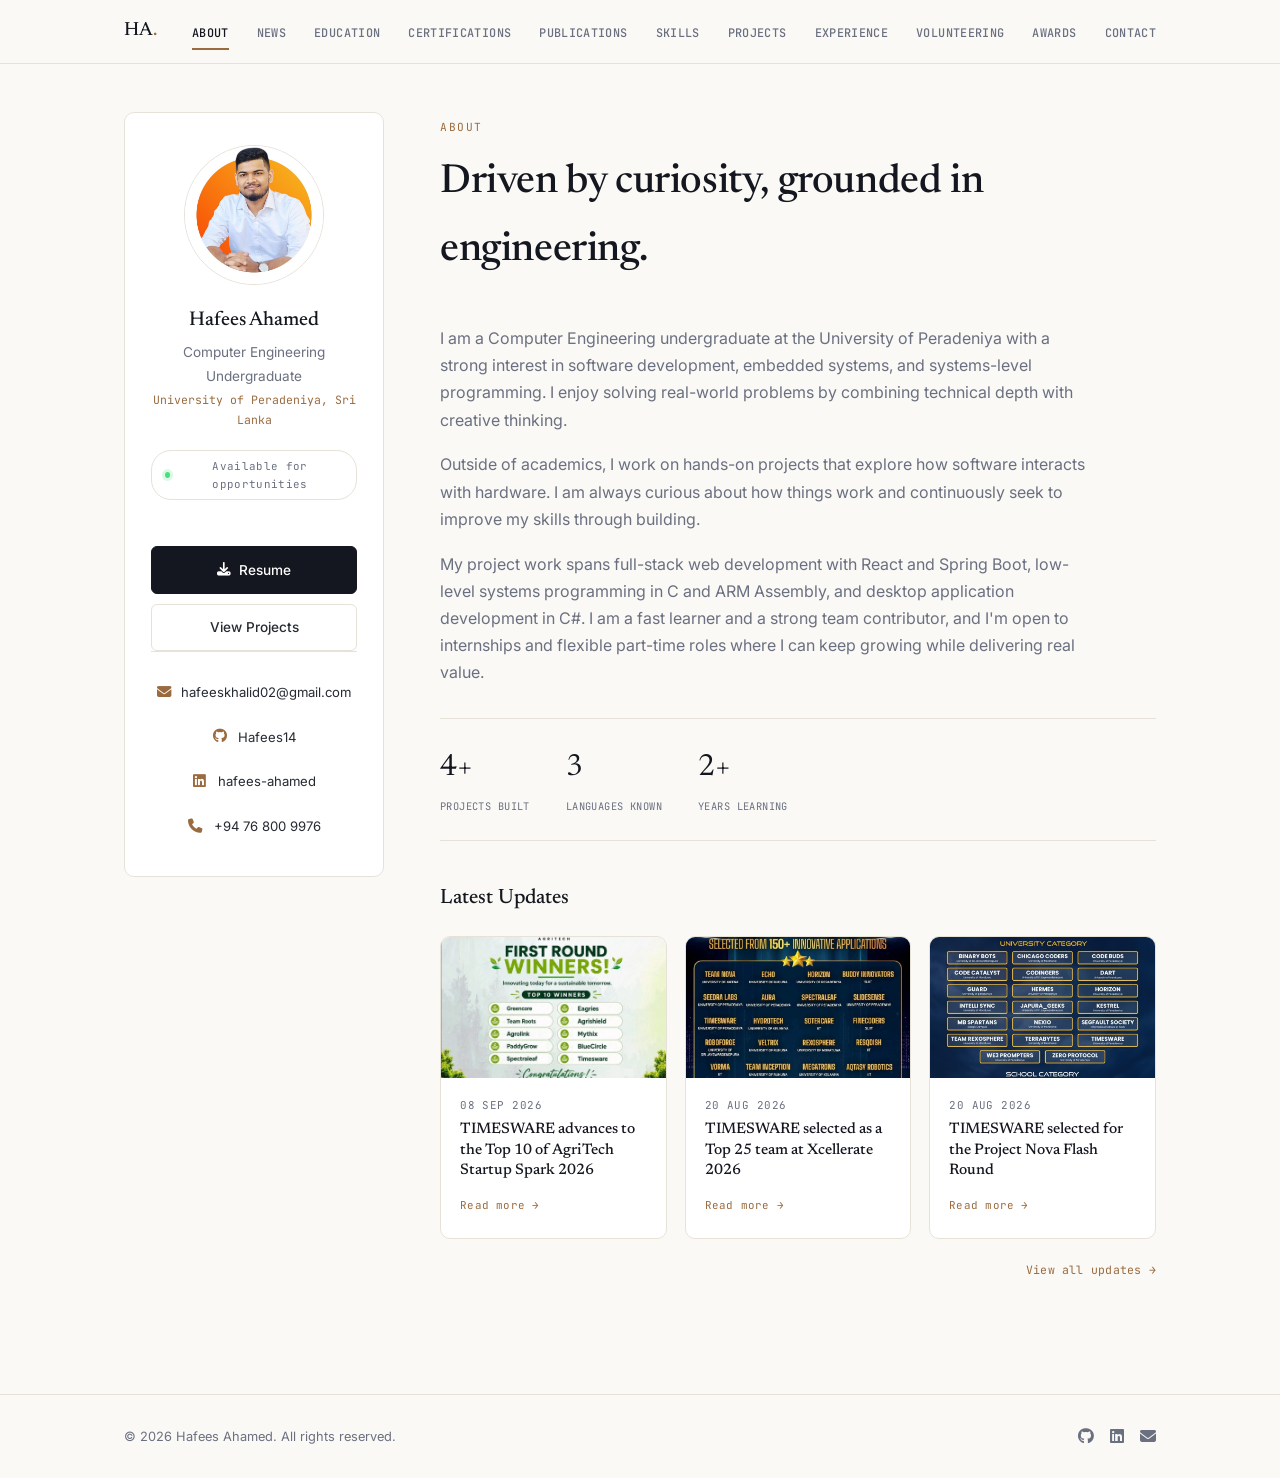
==== commit c1e2800f: "linkedin updated" ====
--- a/index.html
+++ b/index.html
@@ -1,500 +1,113 @@
 <!DOCTYPE html>
 <html lang="en">
-
 <head>
-  <meta charset="UTF-8" />
-  <meta name="viewport" content="width=device-width, initial-scale=1.0" />
-  <title>Hafees Ahamed | Computer Engineering Undergraduate</title>
-  <meta name="description" content="Portfolio of Hafees Ahamed — Computer Engineering undergraduate at University of Peradeniya, passionate about embedded systems and systems programming.">
-  <link rel="stylesheet" href="style.css" />
-  <link rel="preconnect" href="https://fonts.googleapis.com">
-  <link href="https://fonts.googleapis.com/css2?family=DM+Sans:ital,opsz,wght@0,9..40,300;0,9..40,400;0,9..40,500;0,9..40,600;0,9..40,700;1,9..40,400&family=Space+Mono:wght@400;700&display=swap" rel="stylesheet">
-  <link rel="stylesheet" href="https://cdnjs.cloudflare.com/ajax/libs/font-awesome/6.5.0/css/all.min.css">
+<meta charset="UTF-8" />
+<meta name="viewport" content="width=device-width, initial-scale=1.0" />
+<title>Hafees Ahamed | Computer Engineering Undergraduate</title>
+<meta name="description" content="Portfolio of Hafees Ahamed — Computer Engineering undergraduate at University of Peradeniya, passionate about embedded systems and systems programming.">
+<link rel="canonical" href="https://hafees14.github.io/My_Web_Portfolio_v2/index.html">
+<meta property="og:type" content="website">
+<meta property="og:title" content="Hafees Ahamed | Computer Engineering Undergraduate">
+<meta property="og:description" content="Portfolio of Hafees Ahamed — Computer Engineering undergraduate at University of Peradeniya, passionate about embedded systems and systems programming.">
+<meta property="og:image" content="https://hafees14.github.io/My_Web_Portfolio_v2/profile.jpg">
+<meta property="og:url" content="https://hafees14.github.io/My_Web_Portfolio_v2/index.html">
+<meta name="twitter:card" content="summary_large_image">
+<link rel="icon" href="profile.jpg" type="image/jpeg">
+<link rel="stylesheet" href="style.css" />
+<link rel="preconnect" href="https://fonts.googleapis.com">
+<link rel="preconnect" href="https://fonts.gstatic.com" crossorigin>
+<link href="https://fonts.googleapis.com/css2?family=Newsreader:ital,wght@0,400;0,500;0,600;1,400;1,500&family=Inter:wght@400;500;600;700&family=JetBrains+Mono:wght@400;500&display=swap" rel="stylesheet">
+<link rel="stylesheet" href="https://cdnjs.cloudflare.com/ajax/libs/font-awesome/6.5.0/css/all.min.css">
 </head>
-
 <body>
-
-  <!-- NAVIGATION -->
-  <nav class="navbar" id="navbar">
+  <a href="#main-content" class="skip-link">Skip to main content</a>
+  <nav class="navbar">
     <div class="nav-container">
-      <a href="#home" class="nav-logo">HA<span class="dot">.</span></a>
+      <a href="index.html" class="nav-logo">HA<span class="dot">.</span></a>
       <ul class="nav-list" id="nav-list">
-        <li><a href="#about" class="nav-link">About</a></li>
-        <li><a href="#experience" class="nav-link">Experience</a></li>
-        <li><a href="#skills" class="nav-link">Skills</a></li>
-        <li><a href="#projects" class="nav-link">Projects</a></li>
-        <li><a href="#volunteering" class="nav-link">Volunteering</a></li>
-        <li><a href="#contact" class="nav-link">Contact</a></li>
+        <li><a href="index.html" class="nav-link active" aria-current="page">About</a></li>
+        <li><a href="news.html" class="nav-link">News</a></li>
+        <li><a href="education.html" class="nav-link">Education</a></li>
+        <li><a href="certifications.html" class="nav-link">Certifications</a></li>
+        <li><a href="publications.html" class="nav-link">Publications</a></li>
+        <li><a href="skills.html" class="nav-link">Skills</a></li>
+        <li><a href="projects.html" class="nav-link">Projects</a></li>
+        <li><a href="experience.html" class="nav-link">Experience</a></li>
+        <li><a href="volunteering.html" class="nav-link">Volunteering</a></li>
+        <li><a href="awards.html" class="nav-link">Awards</a></li>
+        <li><a href="contact.html" class="nav-link">Contact</a></li>
       </ul>
       <button class="nav-toggle" id="nav-toggle" aria-label="Toggle menu">
-        <span class="bar"></span>
-        <span class="bar"></span>
-        <span class="bar"></span>
+        <span class="bar"></span><span class="bar"></span><span class="bar"></span>
       </button>
     </div>
   </nav>
+  <div class="page-shell">
+    <aside class="sidebar">
+      <div class="sidebar-photo"><img src="profile.jpg" alt="Hafees Ahamed" loading="lazy"></div>
+      <div class="sidebar-name">Hafees Ahamed</div>
+      <div class="sidebar-role">Computer Engineering Undergraduate</div>
+      <div class="sidebar-org">University of Peradeniya, Sri Lanka</div>
+      <div class="sidebar-status"><span class="status-dot"></span> Available for opportunities</div>
+      <div class="sidebar-cta">
+        <a href="Hafees_CV.pdf" class="btn btn-primary" download><i class="fas fa-download"></i> Resume</a>
+        <a href="projects.html" class="btn btn-outline">View Projects</a>
+      </div>
+      <div class="sidebar-links">
+        <a href="mailto:hafeeskhalid02@gmail.com" class="sidebar-link"><i class="fas fa-envelope"></i> hafeeskhalid02@gmail.com</a>
+        <a href="https://github.com/Hafees14" target="_blank" rel="noopener" class="sidebar-link"><i class="fab fa-github"></i> Hafees14</a>
+        <a href="https://www.linkedin.com/in/hafees-ahamed" target="_blank" rel="noopener" class="sidebar-link"><i class="fab fa-linkedin"></i> hafees-ahamed</a>
+        <a href="tel:+94768009976" class="sidebar-link"><i class="fas fa-phone"></i> +94 76 800 9976</a>
+      </div>
+    </aside>
+    <main class="content" id="main-content" tabindex="-1">
+      <div class="content-header">
+        <span class="section-label">About</span>
+        <h1 class="page-title">Driven by curiosity, grounded in engineering.</h1>
+      </div>
+      <div class="about-body">
+        <p>I am a Computer Engineering undergraduate at the University of Peradeniya with a strong interest in software development, embedded systems, and systems-level programming. I enjoy solving real-world problems by combining technical depth with creative thinking.</p>
+        <p>Outside of academics, I work on hands-on projects that explore how software interacts with hardware. I am always curious about how things work and continuously seek to improve my skills through building.</p>
+        <p>My project work spans full-stack web development with React and Spring Boot, low-level systems programming in C and ARM Assembly, and desktop application development in C#. I am a fast learner and a strong team contributor, and I'm open to internships and flexible part-time roles where I can keep growing while delivering real value.</p>
+      </div>
+      <div class="stats-row">
+        <div class="stat-item"><span class="stat-num">4+</span><span class="stat-label">Projects Built</span></div>
+        <div class="stat-item"><span class="stat-num">3</span><span class="stat-label">Languages Known</span></div>
+        <div class="stat-item"><span class="stat-num">2+</span><span class="stat-label">Years Learning</span></div>
+      </div>
 
-  <!-- HERO -->
-  <section class="hero" id="home">
-    <div class="hero-bg-grid"></div>
-    <div class="hero-inner">
-      <div class="hero-badge">
-        <span class="badge-dot"></span>
-        Available for opportunities
-      </div>
-      <h1 class="hero-title">
-        <span class="line-1">Hafees</span>
-        <span class="line-2">Ahamed</span>
-      </h1>
-      <p class="hero-role">Computer Engineering Undergraduate</p>
-      <p class="hero-uni">University of Peradeniya, Sri Lanka</p>
-      <p class="hero-tagline">Building things at the intersection of hardware &amp; software.</p>
-      <div class="hero-actions">
-        <a href="#projects" class="btn btn-primary">View Projects</a>
-        <a href="Hafees_CV.pdf" class="btn btn-outline" download>
-          <i class="fas fa-download"></i> Resume
+      <h2 class="subheading">Latest Updates</h2>
+      <div class="news-preview-grid">
+        <a href="news.html" class="card news-preview-card">
+          <img src="assets/news/agritech-startup-spark-2026.jpg" alt="TIMESWARE AgriTech Startup Spark 2026 Top 10 selection" loading="lazy">
+          <div class="news-preview-body">
+            <time class="news-date" datetime="2026-09-08">08 Sep 2026</time>
+            <h4>TIMESWARE advances to the Top 10 of AgriTech Startup Spark 2026</h4>
+            <span class="news-cta">Read more &rarr;</span>
+          </div>
+        </a>
+        <a href="news.html" class="card news-preview-card">
+          <img src="assets/news/xcellerate-2026.jpg" alt="TIMESWARE Xcellerate 2026 Top 25 selection" loading="lazy">
+          <div class="news-preview-body">
+            <time class="news-date" datetime="2026-08-20">20 Aug 2026</time>
+            <h4>TIMESWARE selected as a Top 25 team at Xcellerate 2026</h4>
+            <span class="news-cta">Read more &rarr;</span>
+          </div>
+        </a>
+        <a href="news.html" class="card news-preview-card">
+          <img src="assets/news/project-nova-2026.jpg" alt="TIMESWARE Project Nova Flash Round selection" loading="lazy">
+          <div class="news-preview-body">
+            <time class="news-date" datetime="2026-08-20">20 Aug 2026</time>
+            <h4>TIMESWARE selected for the Project Nova Flash Round</h4>
+            <span class="news-cta">Read more &rarr;</span>
+          </div>
         </a>
       </div>
-      <div class="hero-socials">
-        <a href="https://github.com/Hafees14" target="_blank" rel="noopener" aria-label="GitHub"><i class="fab fa-github"></i></a>
-        <a href="https://www.linkedin.com/in/hafeesahamed" target="_blank" rel="noopener" aria-label="LinkedIn"><i class="fab fa-linkedin"></i></a>
-        <a href="mailto:hafeeskhalid02@gmail.com" aria-label="Email"><i class="fas fa-envelope"></i></a>
-      </div>
-    </div>
-    <div class="hero-scroll">
-      <span>Scroll</span>
-      <i class="fas fa-arrow-down"></i>
-    </div>
-  </section>
-
-  <!-- ABOUT -->
-  <section id="about" class="section">
-    <div class="container">
-      <div class="about-grid">
-        <div class="about-image-col">
-          <div class="profile-frame">
-            <img src="profile.jpg" alt="Hafees Ahamed" class="profile-pic" loading="lazy">
-          </div>
-        </div>
-        <div class="about-text-col">
-          <span class="section-label">About Me</span>
-          <h2 class="section-heading">Driven by curiosity,<br>grounded in engineering.</h2>
-          <p>I am a Computer Engineering undergraduate at the University of Peradeniya with a strong interest in software development, embedded systems, and systems-level programming. I enjoy solving real-world problems by combining technical depth with creative thinking.</p>
-          <p>Outside of academics, I work on hands-on projects that explore how software interacts with hardware. I am always curious about how things work and continuously seek to improve my skills through building.</p>
-          <div class="about-stats">
-            <div class="stat-item">
-              <span class="stat-num">4+</span>
-              <span class="stat-label">Projects Built</span>
-            </div>
-            <div class="stat-item">
-              <span class="stat-num">3</span>
-              <span class="stat-label">Languages Known</span>
-            </div>
-            <div class="stat-item">
-              <span class="stat-num">2+</span>
-              <span class="stat-label">Years Learning</span>
-            </div>
-          </div>
-        </div>
-      </div>
-    </div>
-  </section>
-
-  <!-- EXPERIENCE -->
-  <section id="experience" class="section section-alt">
-    <div class="container">
-      <span class="section-label">Work Experience</span>
-      <h2 class="section-heading">Where I Have Worked</h2>
-      <div class="timeline">
-        <div class="timeline-item">
-          <div class="timeline-marker"></div>
-          <div class="timeline-card">
-            <div class="timeline-header">
-              <div>
-                <h3 class="timeline-role">QA Analyst &mdash; Entity Supporting Team</h3>
-                <p class="timeline-org"><i class="fas fa-building"></i> AIESEC in Malaysia</p>
-              </div>
-              <span class="timeline-date">Apr 2026 &ndash; Present</span>
-            </div>
-            <p class="timeline-desc">Selected as QA Analyst for the EST Marketing Team (25/26). Responsible for quality assurance processes supporting the entity's marketing operations and ensuring consistent delivery standards across international programmes.</p>
-            <div class="timeline-tags">
-              <span class="tag">Quality Assurance</span>
-              <span class="tag">Marketing</span>
-              <span class="tag">International</span>
-            </div>
-          </div>
-        </div>
-      </div>
-    </div>
-  </section>
-
-<!-- SKILLS -->
-  <section id="skills" class="section">
-    <div class="container">
-      <span class="section-label">Capabilities</span>
-      <h2 class="section-heading">Technical Skills</h2>
-      <div class="skills-grid">
-
-        <div class="skill-card">
-          <div class="skill-card-icon"><i class="fas fa-laptop-code"></i></div>
-          <h3>Programming Languages</h3>
-          <div class="skill-list">
-            <div class="skill-row">
-              <span class="skill-name">Python</span>
-              <div class="skill-bar"><div class="skill-fill" data-level="75"></div></div>
-              <span class="skill-pct">75%</span>
-            </div>
-            <div class="skill-row">
-              <span class="skill-name">C</span>
-              <div class="skill-bar"><div class="skill-fill" data-level="75"></div></div>
-              <span class="skill-pct">75%</span>
-            </div>
-            <div class="skill-row">
-              <span class="skill-name">C#</span>
-              <div class="skill-bar"><div class="skill-fill" data-level="60"></div></div>
-              <span class="skill-pct">60%</span>
-            </div>
-            <div class="skill-row">
-              <span class="skill-name">Java</span>
-              <div class="skill-bar"><div class="skill-fill" data-level="40"></div></div>
-              <span class="skill-pct">40%</span>
-            </div>
-            <div class="skill-row">
-              <span class="skill-name">SQL</span>
-              <div class="skill-bar"><div class="skill-fill" data-level="60"></div></div>
-              <span class="skill-pct">60%</span>
-            </div>
-          </div>
-        </div>
-
-        <div class="skill-card">
-          <div class="skill-card-icon"><i class="fas fa-globe"></i></div>
-          <h3>Web Technologies</h3>
-          <div class="skill-list">
-            <div class="skill-row">
-              <span class="skill-name">HTML</span>
-              <div class="skill-bar"><div class="skill-fill" data-level="80"></div></div>
-              <span class="skill-pct">80%</span>
-            </div>
-            <div class="skill-row">
-              <span class="skill-name">CSS</span>
-              <div class="skill-bar"><div class="skill-fill" data-level="60"></div></div>
-              <span class="skill-pct">60%</span>
-            </div>
-            <div class="skill-row">
-              <span class="skill-name">JavaScript</span>
-              <div class="skill-bar"><div class="skill-fill" data-level="40"></div></div>
-              <span class="skill-pct">40%</span>
-            </div>
-          </div>
-        </div>
-
-        <div class="skill-card">
-          <div class="skill-card-icon"><i class="fas fa-database"></i></div>
-          <h3>Desktop & Database</h3>
-          <div class="skill-list">
-            <div class="skill-row">
-              <span class="skill-name">Windows Forms</span>
-              <div class="skill-bar"><div class="skill-fill" data-level="60"></div></div>
-              <span class="skill-pct">60%</span>
-            </div>
-            <div class="skill-row">
-              <span class="skill-name">.NET Framework</span>
-              <div class="skill-bar"><div class="skill-fill" data-level="55"></div></div>
-              <span class="skill-pct">55%</span>
-            </div>
-            <div class="skill-row">
-              <span class="skill-name">MS SQL Server</span>
-              <div class="skill-bar"><div class="skill-fill" data-level="60"></div></div>
-              <span class="skill-pct">60%</span>
-            </div>
-          </div>
-        </div>
-
-        <div class="skill-card">
-          <div class="skill-card-icon"><i class="fas fa-microchip"></i></div>
-          <h3>Embedded Systems</h3>
-          <div class="skill-list">
-            <div class="skill-row">
-              <span class="skill-name">ARM Assembly</span>
-              <div class="skill-bar"><div class="skill-fill" data-level="70"></div></div>
-              <span class="skill-pct">70%</span>
-            </div>
-            <div class="skill-row">
-              <span class="skill-name">Embedded C</span>
-              <div class="skill-bar"><div class="skill-fill" data-level="40"></div></div>
-              <span class="skill-pct">40%</span>
-            </div>
-          </div>
-        </div>
-
-        <div class="skill-card">
-          <div class="skill-card-icon"><i class="fas fa-tools"></i></div>
-          <h3>Other Skills</h3>
-          <div class="other-skills">
-            <span class="pill">Git &amp; GitHub</span>
-            <span class="pill">Prompt Engineering</span>
-            <span class="pill">Database Design</span>
-            <span class="pill">Problem Solving</span>
-          </div>
-        </div>
-
-      </div>
-    </div>
-  </section>
-
-  <!-- PROJECTS -->
-  <section id="projects" class="section section-alt">
-    <div class="container">
-      <span class="section-label">Work</span>
-      <h2 class="section-heading">Featured Projects</h2>
-      <div class="projects-grid">
-
-        <article class="project-card">
-          <div class="project-header" style="--card-color: #1e3a5f;">
-            <i class="fas fa-user-graduate project-icon"></i>
-            <div class="project-links">
-              <a href="https://github.com/Hafees14/Skills_International" class="icon-btn" title="GitHub"><i class="fab fa-github"></i></a>
-            </div>
-          </div>
-          <div class="project-body">
-            <h3>Skills International – Student Registration System</h3>
-            <p>A Windows desktop application for managing student registrations, built with C# and SQL Server. Features admin login, full CRUD operations, and a data grid view for record management.</p>
-            <div class="project-tags">
-              <span class="tag">C#</span><span class="tag">SQL Server</span><span class="tag">.NET</span><span class="tag">WinForms</span>
-            </div>
-          </div>
-        </article>
-
-        <article class="project-card">
-          <div class="project-header" style="--card-color: #1e40af;">
-            <i class="fas fa-robot project-icon"></i>
-            <div class="project-links">
-              <a href="#" class="icon-btn" title="GitHub"><i class="fab fa-github"></i></a>
-            </div>
-          </div>
-          <div class="project-body">
-            <h3>Line Following Robot</h3>
-            <p>Autonomous robot using microcontrollers and light sensor arrays, demonstrating precise path tracking via control algorithms and seamless hardware-software integration.</p>
-            <div class="project-tags">
-              <span class="tag">C</span><span class="tag">Arduino</span><span class="tag">Robotics</span>
-            </div>
-          </div>
-        </article>
-
-        <article class="project-card">
-          <div class="project-header" style="--card-color: #065f46;">
-            <i class="fas fa-cube project-icon"></i>
-            <div class="project-links">
-              <a href="https://github.com/Hafees14/libtiny3d-Lightweight-3D-Software-Renderer" target="_blank" rel="noopener" class="icon-btn" title="GitHub"><i class="fab fa-github"></i></a>
-            </div>
-          </div>
-          <div class="project-body">
-            <h3>libtiny3d: 3D Software Renderer</h3>
-            <p>A lightweight 3D graphics library in C recreating the core rendering pipeline in software — supporting primitives, transformations, and lighting without GPU acceleration.</p>
-            <div class="project-tags">
-              <span class="tag">C</span><span class="tag">Graphics</span><span class="tag">Rendering</span>
-            </div>
-          </div>
-        </article>
-
-        <article class="project-card">
-          <div class="project-header" style="--card-color: #7c2d12;">
-            <i class="fas fa-terminal project-icon"></i>
-            <div class="project-links">
-              <a href="https://github.com/Hafees14/-Mini-Command-Line-Shell" target="_blank" rel="noopener" class="icon-btn" title="GitHub"><i class="fab fa-github"></i></a>
-            </div>
-          </div>
-          <div class="project-body">
-            <h3>Mini Command-Line Shell</h3>
-            <p>A Unix-like shell built entirely in ARM32 Assembly. Supports custom commands — showcasing low-level programming, system calls, and memory management on Linux.</p>
-            <div class="project-tags">
-              <span class="tag">ARM32</span><span class="tag">Linux</span><span class="tag">Assembly</span>
-            </div>
-          </div>
-        </article>
-
-        <article class="project-card">
-          <div class="project-header" style="--card-color: #4c1d95;">
-            <i class="fas fa-tooth project-icon"></i>
-            <div class="project-links">
-              <a href="https://github.com/cepdnaclk/e22-co2060-Web_Based_PAR_Index_System" target="_blank" rel="noopener" class="icon-btn" title="GitHub"><i class="fab fa-github"></i></a>
-            </div>
-          </div>
-          <div class="project-body">
-            <h3>Web-Based PAR Index System</h3>
-            <p>Full-stack web app for managing Periodontal Index records. Led a team of 4 as a 2nd-year group project, handling data entry, tracking, and reporting workflows.</p>
-            <div class="project-tags">
-              <span class="tag">Full Stack</span><span class="tag">Team Lead</span><span class="tag">Web App</span>
-            </div>
-          </div>
-        </article>
-
-        <article class="project-card">
-          <div class="project-header" style="--card-color: #991b1b;">
-            <i class="fas fa-microscope project-icon"></i>
-            <div class="project-links">
-              <a href="https://github.com/AamirMNAamir/forensic-medicine-management-system"
-                target="_blank"
-                rel="noopener"
-                class="icon-btn"
-                title="GitHub">
-                <i class="fab fa-github"></i>
-              </a>
-            </div>
-          </div>
-
-          <div class="project-body">
-            <h3>Forensic Medicine Management System</h3>
-            <p>
-              A web-based system designed to manage forensic medicine records,
-              case information, and medical documentation workflows. Provides
-              structured record management and improves efficiency in handling
-              forensic case data.
-            </p>
-
-            <div class="project-tags">
-              <span class="tag">Full Stack</span>
-              <span class="tag">Healthcare</span>
-              <span class="tag">Web App</span>
-            </div>
-          </div>
-        </article>
-
-      </div>
-    </div>
-  </section>
-
-  <!-- VOLUNTEERING -->
-  <section id="volunteering" class="section">
-    <div class="container">
-      <span class="section-label">Giving Back</span>
-      <h2 class="section-heading">Volunteering &amp; Leadership</h2>
-      <div class="vol-grid">
-
-        <div class="vol-card">
-          <div class="vol-icon"><i class="fas fa-globe-asia"></i></div>
-          <div class="vol-content">
-            <h3>AIESEC in Malaysia</h3>
-            <p class="vol-role">QA Analyst &middot; EST Marketing Team</p>
-            <p class="vol-desc">Contributing to quality assurance for international youth leadership programmes, ensuring marketing deliverables meet organizational standards and deadlines.</p>
-            <span class="vol-date"><i class="far fa-calendar-alt"></i> Apr 2026 &ndash; Present</span>
-          </div>
-        </div>
-
-        <div class="vol-card">
-          <div class="vol-icon"><i class="fas fa-globe-asia"></i></div>
-          <div class="vol-content">
-            <h3>AIESEC in Sri Lanka</h3>
-            <p class="vol-role">B2B Team Member (TM) &middot; Incoming Global Talent (ICX)</p>
-            <p class="vol-desc">Officially began the AIESEC journey as an IGT Delegate for Term 26.27, supporting the Incoming Global Talent exchange programme under Social Services.</p>
-            <span class="vol-date"><i class="far fa-calendar-alt"></i> Feb 2026 &ndash; Present</span>
-          </div>
-        </div>
-
-        <div class="vol-card">
-          <div class="vol-icon"><i class="fas fa-graduation-cap"></i></div>
-          <div class="vol-content">
-            <h3>Undergraduates of Medicine and Engineering Kattankudy</h3>
-            <p class="vol-role">Member &middot; UMEK</p>
-            <p class="vol-desc">Active member of UMEK, a community of undergraduate students in Medicine and Engineering from Kattankudy, fostering collaboration and academic growth.</p>
-            <span class="vol-date"><i class="far fa-calendar-alt"></i> Feb 2024 &ndash; Present</span>
-          </div>
-        </div>
-
-        
-
-        <div class="vol-card">
-          <div class="vol-icon"><i class="fas fa-star"></i></div>
-          <div class="vol-content">
-            <h3>BT/BC/Hiluriya Vidyalaya</h3>
-            <p class="vol-role">Senior Prefect</p>
-            <p class="vol-desc">Promoted to Senior Prefect, taking on greater leadership responsibilities in guiding students, organising school events, and representing the student body.</p>
-            <span class="vol-date"><i class="far fa-calendar-alt"></i> Jan 2017 &ndash; Dec 2017</span>
-          </div>
-        </div>
-
-        <div class="vol-card">
-          <div class="vol-icon"><i class="fas fa-school"></i></div>
-          <div class="vol-content">
-            <h3>BT/BC/Hiluriya Vidyalaya</h3>
-            <p class="vol-role">Prefect</p>
-            <p class="vol-desc">Served as a school prefect, contributing to student welfare, discipline, and the overall school community during the academic year.</p>
-            <span class="vol-date"><i class="far fa-calendar-alt"></i> Jan 2016 &ndash; Dec 2016</span>
-          </div>
-        </div>
-
-        
-
-      </div>
-    </div>
-  </section>
-
-  <!-- CONTACT -->
-  <section id="contact" class="section section-alt">
-    <div class="container">
-      <span class="section-label">Let's Connect</span>
-      <h2 class="section-heading">Get In Touch</h2>
-      <div class="contact-grid">
-        <div class="contact-info">
-          <p class="contact-intro">I am open to internship opportunities, collaborative projects, and interesting conversations about technology. Feel free to reach out!</p>
-          <div class="contact-links">
-            <a href="mailto:hafeeskhalid02@gmail.com" class="contact-card">
-              <div class="contact-card-icon"><i class="fas fa-envelope"></i></div>
-              <div>
-                <p class="contact-card-label">Email</p>
-                <p class="contact-card-value">hafeeskhalid02@gmail.com</p>
-              </div>
-            </a>
-            <a href="https://www.linkedin.com/in/hafeesahamed" target="_blank" rel="noopener" class="contact-card">
-              <div class="contact-card-icon"><i class="fab fa-linkedin"></i></div>
-              <div>
-                <p class="contact-card-label">LinkedIn</p>
-                <p class="contact-card-value">hafeesahamed</p>
-              </div>
-            </a>
-            <a href="https://github.com/Hafees14" target="_blank" rel="noopener" class="contact-card">
-              <div class="contact-card-icon"><i class="fab fa-github"></i></div>
-              <div>
-                <p class="contact-card-label">GitHub</p>
-                <p class="contact-card-value">Hafees14</p>
-              </div>
-            </a>
-            <a href="tel:+94706969976" class="contact-card">
-              <div class="contact-card-icon"><i class="fas fa-phone"></i></div>
-              <div>
-                <p class="contact-card-label">Phone</p>
-                <p class="contact-card-value">+94 76  800 9976</p>
-              </div>
-            </a>
-          </div>
-        </div>
-        <div class="contact-form-wrapper">
-          <form id="contactForm" class="contact-form">
-            <div class="form-group">
-              <label for="name">Full Name</label>
-              <input type="text" id="name" name="name" placeholder="Your name" required>
-            </div>
-            <div class="form-group">
-              <label for="email">Email Address</label>
-              <input type="email" id="email" name="email" placeholder="you@example.com" required>
-            </div>
-            <div class="form-group">
-              <label for="message">Message</label>
-              <textarea id="message" name="message" rows="5" placeholder="What's on your mind?" required></textarea>
-            </div>
-            <button type="submit" class="btn btn-primary btn-full">
-              <i class="fas fa-paper-plane"></i> Send Message
-            </button>
-          </form>
-        </div>
-      </div>
-    </div>
-  </section>
-
-  <!-- FOOTER -->
+      <p class="news-preview-more"><a href="news.html" class="news-cta">View all updates &rarr;</a></p>
+    </main>
+  </div>
   <footer class="footer">
-    <div class="container footer-inner">
+    <div class="footer-inner">
       <p class="footer-copy">&copy; <span id="footer-year"></span> Hafees Ahamed. All rights reserved.</p>
       <div class="footer-social">
         <a href="https://github.com/Hafees14" target="_blank" rel="noopener" aria-label="GitHub"><i class="fab fa-github"></i></a>
@@ -503,7 +116,6 @@
       </div>
     </div>
   </footer>
-
   <script src="script.js"></script>
 </body>
 </html>
--- a/style.css
+++ b/style.css
@@ -1,580 +1,319 @@
 /* ============================================================
-   HAFEES AHAMED — PORTFOLIO STYLES
-   Aesthetic: Clean editorial with sharp mono accents
-   Fonts: DM Sans (body) + Space Mono (accents/labels)
+   HAFEES AHAMED — ACADEMIC-STYLE PORTFOLIO
+   Multi-page structure inspired by academic faculty portfolio sites:
+   fixed top nav across separate pages, sidebar profile card,
+   quiet serif/sans pairing, restrained accent color.
    ============================================================ */
 
 :root {
-  --primary: #0f172a;       /* Deep navy — dominant */
-  --accent:  #2563eb;       /* Electric blue — highlights */
-  --accent2: #06b6d4;       /* Cyan — secondary accent */
-  --surface: #f8fafc;       /* Off-white sections */
-  --card-bg: #ffffff;
-  --border:  #e2e8f0;
-  --text:    #1e293b;
-  --muted:   #64748b;
-  --light:   #ffffff;
-
-  --font-body:  'DM Sans', sans-serif;
-  --font-mono:  'Space Mono', monospace;
-
-  --radius:   12px;
+  --ink:      #14171f;
+  --accent:   #9a6b3f;
+  --accent-soft: #c99a63;
+  --surface:  #faf9f6;
+  --card-bg:  #ffffff;
+  --border:   #e6e2d8;
+  --text:     #262a33;
+  --muted:    #6b7080;
+
+  --font-display: 'Newsreader', Georgia, serif;
+  --font-body:    'Inter', sans-serif;
+  --font-mono:    'JetBrains Mono', monospace;
+
+  --radius:    10px;
   --radius-sm: 6px;
-  --shadow:   0 4px 20px rgba(0,0,0,0.07);
-  --shadow-md: 0 8px 30px rgba(0,0,0,0.12);
-  --transition: 0.25s ease;
-}
-
-/* ============================================================ RESET */
+  --shadow:    0 1px 3px rgba(20,23,31,0.06), 0 1px 2px rgba(20,23,31,0.04);
+  --shadow-md: 0 12px 28px rgba(20,23,31,0.10);
+  --transition: 0.25s cubic-bezier(0.4,0,0.2,1);
+  --nav-h: 64px;
+}
+
 *, *::before, *::after { margin: 0; padding: 0; box-sizing: border-box; }
 html { scroll-behavior: smooth; font-size: 16px; }
-body { font-family: var(--font-body); color: var(--text); background: var(--light); line-height: 1.65; overflow-x: hidden; }
+body { font-family: var(--font-body); color: var(--text); background: var(--surface); line-height: 1.7; }
 img { display: block; max-width: 100%; }
 a { text-decoration: none; color: inherit; }
 ul { list-style: none; }
 button { font-family: inherit; cursor: pointer; border: none; background: none; }
 
-/* ============================================================ LAYOUT */
-.container { max-width: 1100px; margin: 0 auto; padding: 0 1.5rem; }
-.section { padding: 6rem 0; }
-.section-alt { background: var(--surface); }
-
-/* ============================================================ SECTION LABELS */
-.section-label {
-  display: inline-block;
-  font-family: var(--font-mono);
-  font-size: 0.72rem;
-  font-weight: 700;
-  letter-spacing: 0.12em;
-  text-transform: uppercase;
-  color: var(--accent);
-  margin-bottom: 0.75rem;
-}
-.section-heading {
-  font-size: clamp(1.8rem, 4vw, 2.6rem);
-  font-weight: 700;
-  line-height: 1.2;
-  color: var(--primary);
-  margin-bottom: 3rem;
-}
-
-/* ============================================================ BUTTONS */
-.btn {
-  display: inline-flex;
-  align-items: center;
-  gap: 0.5rem;
-  padding: 0.75rem 1.6rem;
-  border-radius: var(--radius);
-  font-weight: 600;
-  font-size: 0.95rem;
-  transition: var(--transition);
-  white-space: nowrap;
-}
-.btn-primary {
-  background: var(--accent);
+@media (prefers-reduced-motion: reduce) {
+  *, *::before, *::after { animation-duration: 0.01ms !important; transition-duration: 0.01ms !important; scroll-behavior: auto !important; }
+}
+
+/* ============================================================ ACCESSIBILITY */
+.skip-link {
+  position: absolute;
+  left: -9999px;
+  top: 0;
+  background: var(--ink);
   color: #fff;
-}
-.btn-primary:hover { background: #1d4ed8; transform: translateY(-2px); box-shadow: 0 6px 20px rgba(37,99,235,0.35); }
-.btn-outline {
-  background: transparent;
-  color: #fff;
-  border: 2px solid rgba(255,255,255,0.6);
-}
-.btn-outline:hover { background: rgba(255,255,255,0.15); border-color: #fff; transform: translateY(-2px); }
-.btn-full { width: 100%; justify-content: center; }
-
-/* ============================================================ TAGS / PILLS */
-.tag {
-  display: inline-block;
-  font-family: var(--font-mono);
-  font-size: 0.72rem;
-  font-weight: 700;
-  padding: 0.25rem 0.7rem;
-  border-radius: 20px;
-  background: var(--surface);
-  color: var(--muted);
-  border: 1px solid var(--border);
-}
-.pill {
-  display: inline-block;
-  font-size: 0.82rem;
-  font-weight: 500;
-  padding: 0.35rem 0.9rem;
-  border-radius: 20px;
-  background: #eff6ff;
-  color: var(--accent);
-  border: 1px solid #bfdbfe;
-}
-
-/* ============================================================ NAVBAR */
+  padding: 0.75rem 1.25rem;
+  z-index: 2000;
+  border-radius: 0 0 var(--radius-sm) 0;
+  font-size: 0.85rem;
+}
+.skip-link:focus {
+  left: 0;
+}
+a:focus-visible,
+button:focus-visible,
+input:focus-visible,
+textarea:focus-visible {
+  outline: 2px solid var(--accent);
+  outline-offset: 2px;
+}
+main:focus { outline: none; }
+
+/* ============================================================ TOP NAV (present on every page) */
 .navbar {
   position: fixed;
   top: 0; left: 0; right: 0;
   z-index: 1000;
-  background: rgba(255,255,255,0.92);
-  backdrop-filter: blur(12px);
-  -webkit-backdrop-filter: blur(12px);
+  height: var(--nav-h);
+  background: rgba(250,249,246,0.9);
+  backdrop-filter: blur(14px);
+  -webkit-backdrop-filter: blur(14px);
   border-bottom: 1px solid var(--border);
-  transition: var(--transition);
 }
 .nav-container {
-  max-width: 1100px;
+  max-width: 1080px;
   margin: 0 auto;
   padding: 0 1.5rem;
-  height: 66px;
+  height: 100%;
   display: flex;
   align-items: center;
   justify-content: space-between;
 }
-.nav-logo {
+.nav-logo { font-family: var(--font-display); font-size: 1.2rem; font-weight: 500; color: var(--ink); }
+.nav-logo .dot { color: var(--accent); }
+
+.nav-list { display: flex; align-items: center; gap: 1.75rem; }
+.nav-link {
   font-family: var(--font-mono);
-  font-size: 1.25rem;
-  font-weight: 700;
-  color: var(--primary);
-  letter-spacing: -0.02em;
-}
-.nav-logo .dot { color: var(--accent); }
-
-.nav-list {
-  display: flex;
-  align-items: center;
-  gap: 2rem;
-}
-.nav-link {
-  font-size: 0.88rem;
+  font-size: 0.74rem;
   font-weight: 500;
+  letter-spacing: 0.03em;
+  text-transform: uppercase;
   color: var(--muted);
   transition: color var(--transition);
   position: relative;
+  padding: 0.3rem 0;
 }
 .nav-link::after {
   content: '';
   position: absolute;
   bottom: -4px; left: 0;
-  width: 0; height: 2px;
+  width: 0; height: 1.5px;
   background: var(--accent);
   transition: width var(--transition);
-  border-radius: 2px;
-}
-.nav-link:hover { color: var(--primary); }
-.nav-link:hover::after { width: 100%; }
-
-.nav-toggle {
-  display: none;
-  flex-direction: column;
-  gap: 5px;
-  padding: 4px;
-}
-.bar { width: 24px; height: 2px; background: var(--primary); border-radius: 2px; transition: var(--transition); }
-
-/* ============================================================ HERO */
-.hero {
-  min-height: 100vh;
-  background: var(--primary);
-  color: #fff;
-  position: relative;
-  display: flex;
-  flex-direction: column;
-  justify-content: center;
-  align-items: center;
+}
+.nav-link:hover, .nav-link.active { color: var(--ink); }
+.nav-link.active::after, .nav-link:hover::after { width: 100%; }
+
+.nav-toggle { display: none; flex-direction: column; gap: 5px; padding: 4px; }
+.bar { width: 22px; height: 1.5px; background: var(--ink); border-radius: 2px; transition: var(--transition); }
+
+@media (max-width: 860px) {
+  .nav-list {
+    display: none;
+    position: absolute;
+    top: var(--nav-h); left: 0; right: 0;
+    background: #fff;
+    flex-direction: column;
+    align-items: flex-start;
+    padding: 1rem 1.5rem 1.5rem;
+    border-bottom: 1px solid var(--border);
+    gap: 1.1rem;
+    box-shadow: 0 8px 20px rgba(20,23,31,0.08);
+  }
+  .nav-list.open { display: flex; }
+  .nav-toggle { display: flex; }
+}
+
+/* ============================================================ PAGE SHELL */
+.page-shell {
+  max-width: 1080px;
+  margin: 0 auto;
+  padding: calc(var(--nav-h) + 3rem) 1.5rem 5rem;
+  display: grid;
+  grid-template-columns: 260px 1fr;
+  gap: 3.5rem;
+  align-items: start;
+}
+@media (max-width: 860px) {
+  .page-shell { grid-template-columns: 1fr; padding-top: calc(var(--nav-h) + 2rem); }
+}
+
+/* ============================================================ SIDEBAR (present on every page) */
+.sidebar {
+  position: sticky;
+  top: calc(var(--nav-h) + 2rem);
+  background: var(--card-bg);
+  border: 1px solid var(--border);
+  border-radius: var(--radius);
+  padding: 2rem 1.6rem;
+  text-align: center;
+}
+@media (max-width: 860px) { .sidebar { position: static; text-align: center; } }
+
+.sidebar-photo {
+  width: 140px; height: 140px;
+  margin: 0 auto 1.1rem;
+  border-radius: 50%;
   overflow: hidden;
-  padding: 7rem 1.5rem 4rem;
-}
-
-/* Subtle dot-grid background */
-.hero-bg-grid {
-  position: absolute;
-  inset: 0;
-  background-image: radial-gradient(circle, rgba(255,255,255,0.07) 1px, transparent 1px);
-  background-size: 32px 32px;
-  pointer-events: none;
-}
-
-/* Glow orbs */
-.hero::before, .hero::after {
-  content: '';
-  position: absolute;
-  border-radius: 50%;
-  filter: blur(80px);
-  pointer-events: none;
-}
-.hero::before { width: 500px; height: 500px; background: rgba(37,99,235,0.25); top: -100px; right: -100px; }
-.hero::after  { width: 400px; height: 400px; background: rgba(6,182,212,0.15); bottom: -80px; left: -80px; }
-
-.hero-inner {
-  position: relative;
-  z-index: 1;
-  text-align: center;
-  max-width: 720px;
-  animation: heroFadeIn 0.9s ease both;
-}
-@keyframes heroFadeIn {
-  from { opacity: 0; transform: translateY(24px); }
-  to   { opacity: 1; transform: translateY(0); }
-}
-
-.hero-badge {
+  border: 1px solid var(--border);
+}
+.sidebar-photo img { width: 100%; height: 100%; object-fit: cover; }
+.sidebar-name { font-family: var(--font-display); font-size: 1.25rem; font-weight: 500; color: var(--ink); margin-bottom: 0.3rem; }
+.sidebar-role { font-size: 0.85rem; color: var(--muted); margin-bottom: 0.15rem; }
+.sidebar-org { font-family: var(--font-mono); font-size: 0.72rem; color: var(--accent); margin-bottom: 1.3rem; }
+
+.sidebar-status {
   display: inline-flex;
   align-items: center;
-  gap: 0.5rem;
+  gap: 0.45rem;
   font-family: var(--font-mono);
-  font-size: 0.75rem;
-  padding: 0.4rem 1rem;
+  font-size: 0.68rem;
+  letter-spacing: 0.03em;
+  padding: 0.35rem 0.85rem;
   border-radius: 20px;
-  border: 1px solid rgba(255,255,255,0.2);
-  color: rgba(255,255,255,0.8);
-  margin-bottom: 2rem;
-  background: rgba(255,255,255,0.05);
-}
-.badge-dot {
-  width: 8px; height: 8px;
-  background: #4ade80;
-  border-radius: 50%;
-  box-shadow: 0 0 0 3px rgba(74,222,128,0.3);
-  animation: pulse 2s infinite;
-}
-@keyframes pulse {
-  0%, 100% { box-shadow: 0 0 0 3px rgba(74,222,128,0.3); }
-  50% { box-shadow: 0 0 0 6px rgba(74,222,128,0.1); }
-}
-
-.hero-title {
-  font-size: clamp(3.5rem, 10vw, 7rem);
-  font-weight: 700;
-  line-height: 0.95;
+  border: 1px solid var(--border);
+  color: var(--muted);
   margin-bottom: 1.5rem;
-  letter-spacing: -0.03em;
-}
-.hero-title .line-1 { display: block; color: #fff; }
-.hero-title .line-2 { display: block; color: transparent; -webkit-text-stroke: 2px rgba(255,255,255,0.5); }
-
-.hero-role {
-  font-size: 1.1rem;
-  font-weight: 600;
-  color: rgba(255,255,255,0.9);
-  margin-bottom: 0.35rem;
-}
-.hero-uni {
-  font-family: var(--font-mono);
-  font-size: 0.8rem;
-  color: var(--accent2);
-  margin-bottom: 1.2rem;
-  letter-spacing: 0.05em;
-}
-.hero-tagline {
-  font-size: 1rem;
-  color: rgba(255,255,255,0.6);
-  margin-bottom: 2.5rem;
-  max-width: 480px;
-  margin-left: auto;
-  margin-right: auto;
-}
-.hero-actions {
-  display: flex;
-  gap: 1rem;
-  justify-content: center;
-  flex-wrap: wrap;
-  margin-bottom: 2.5rem;
-}
-.hero-socials {
-  display: flex;
-  gap: 1.2rem;
-  justify-content: center;
-}
-.hero-socials a {
-  width: 40px; height: 40px;
-  border-radius: 50%;
-  border: 1px solid rgba(255,255,255,0.2);
-  display: flex; align-items: center; justify-content: center;
-  color: rgba(255,255,255,0.7);
-  font-size: 1rem;
-  transition: var(--transition);
-}
-.hero-socials a:hover { background: rgba(255,255,255,0.1); color: #fff; border-color: rgba(255,255,255,0.5); transform: translateY(-2px); }
-
-.hero-scroll {
-  position: absolute;
-  bottom: 2rem; left: 50%;
-  transform: translateX(-50%);
-  display: flex; flex-direction: column; align-items: center; gap: 0.4rem;
-  color: rgba(255,255,255,0.4);
-  font-size: 0.72rem;
-  font-family: var(--font-mono);
-  letter-spacing: 0.1em;
-  text-transform: uppercase;
-  animation: scrollBounce 2.5s ease-in-out infinite;
-}
-@keyframes scrollBounce {
-  0%, 100% { transform: translateX(-50%) translateY(0); }
-  50% { transform: translateX(-50%) translateY(6px); }
-}
-
-/* ============================================================ ABOUT */
-.about-grid {
-  display: grid;
-  grid-template-columns: 380px 1fr;
-  gap: 5rem;
-  align-items: center;
-}
-.about-image-col { display: flex; justify-content: center; }
-.profile-frame {
-  position: relative;
-  border-radius: 20px;
-  overflow: hidden;
-  box-shadow: var(--shadow-md);
-  width: 340px;
-}
-.profile-frame::before {
-  content: '';
-  position: absolute;
-  inset: 0;
-  background: linear-gradient(135deg, rgba(37,99,235,0.2), rgba(6,182,212,0.1));
-  opacity: 0;
-  transition: opacity var(--transition);
-  z-index: 1;
-}
-.profile-frame:hover::before { opacity: 1; }
-.profile-pic { width: 100%; height: auto; }
-
-.about-text-col p {
-  color: var(--muted);
-  margin-bottom: 1.2rem;
-  font-size: 1rem;
-}
-
-.about-stats {
-  display: flex;
-  gap: 2.5rem;
-  margin-top: 2.5rem;
-  padding-top: 2rem;
-  border-top: 1px solid var(--border);
-}
-.stat-item { display: flex; flex-direction: column; gap: 0.2rem; }
-.stat-num {
-  font-family: var(--font-mono);
-  font-size: 2rem;
-  font-weight: 700;
-  color: var(--accent);
-  line-height: 1;
-}
-.stat-label { font-size: 0.8rem; color: var(--muted); font-weight: 500; }
-
-/* ============================================================ EXPERIENCE / TIMELINE */
-.timeline { display: flex; flex-direction: column; gap: 1.5rem; }
-.timeline-item { display: flex; gap: 1.5rem; }
-.timeline-marker {
-  flex-shrink: 0;
-  margin-top: 1.4rem;
-  width: 14px; height: 14px;
-  border-radius: 50%;
-  background: var(--accent);
-  box-shadow: 0 0 0 4px rgba(37,99,235,0.15);
-  position: relative;
-}
-.timeline-marker::after {
-  content: '';
-  position: absolute;
-  top: 14px; left: 50%;
-  transform: translateX(-50%);
-  width: 2px;
-  height: 100px;
-  background: linear-gradient(to bottom, var(--border), transparent);
-}
-.timeline-card {
-  flex: 1;
-  background: var(--card-bg);
-  border-radius: var(--radius);
-  padding: 1.75rem 2rem;
-  box-shadow: var(--shadow);
-  border: 1px solid var(--border);
-  transition: var(--transition);
-}
-.timeline-card:hover { box-shadow: var(--shadow-md); transform: translateY(-2px); }
-.timeline-header {
-  display: flex;
-  justify-content: space-between;
-  align-items: flex-start;
-  gap: 1rem;
-  margin-bottom: 1rem;
-  flex-wrap: wrap;
-}
-.timeline-role { font-size: 1.1rem; font-weight: 700; color: var(--primary); margin-bottom: 0.35rem; }
-.timeline-org { font-size: 0.9rem; color: var(--muted); display: flex; align-items: center; gap: 0.4rem; }
-.timeline-date {
-  font-family: var(--font-mono);
-  font-size: 0.72rem;
-  color: var(--accent);
-  background: #eff6ff;
-  border: 1px solid #bfdbfe;
-  padding: 0.3rem 0.75rem;
-  border-radius: 20px;
-  white-space: nowrap;
-}
-.timeline-desc { color: var(--muted); font-size: 0.95rem; margin-bottom: 1.2rem; line-height: 1.7; }
-.timeline-tags { display: flex; flex-wrap: wrap; gap: 0.5rem; }
-
-/* ============================================================ SKILLS */
-.skills-grid {
-  display: grid;
-  grid-template-columns: repeat(2, 1fr);
-  gap: 1.5rem;
-}
-.skill-card {
-  background: var(--card-bg);
-  border-radius: var(--radius);
-  padding: 2rem;
-  border: 1px solid var(--border);
-  box-shadow: var(--shadow);
-  transition: var(--transition);
-}
-.skill-card:hover { box-shadow: var(--shadow-md); transform: translateY(-3px); }
-.skill-card-icon {
-  width: 44px; height: 44px;
-  background: #eff6ff;
-  border-radius: var(--radius-sm);
-  display: flex; align-items: center; justify-content: center;
-  color: var(--accent);
-  font-size: 1.1rem;
-  margin-bottom: 1.2rem;
-}
-.skill-card h3 { font-size: 1rem; font-weight: 700; color: var(--primary); margin-bottom: 1.5rem; }
-
-.skill-list { display: flex; flex-direction: column; gap: 1rem; }
-.skill-row { display: grid; grid-template-columns: 110px 1fr 36px; align-items: center; gap: 0.75rem; }
-.skill-name { font-size: 0.88rem; font-weight: 500; color: var(--text); }
-.skill-bar { height: 6px; background: var(--border); border-radius: 3px; overflow: hidden; }
-.skill-fill { height: 100%; width: 0; background: linear-gradient(90deg, var(--accent), var(--accent2)); border-radius: 3px; transition: width 1.2s cubic-bezier(0.4,0,0.2,1); }
-.skill-pct { font-family: var(--font-mono); font-size: 0.7rem; color: var(--muted); text-align: right; }
-
-.other-skills { display: flex; flex-wrap: wrap; gap: 0.6rem; margin-top: 0.5rem; }
-
-/* ============================================================ PROJECTS */
-.projects-grid {
-  display: grid;
-  grid-template-columns: repeat(2, 1fr);
-  gap: 1.5rem;
-}
-.project-card {
-  background: var(--card-bg);
-  border-radius: var(--radius);
-  overflow: hidden;
-  border: 1px solid var(--border);
-  box-shadow: var(--shadow);
-  transition: var(--transition);
-  display: flex;
-  flex-direction: column;
-}
-.project-card:hover { box-shadow: var(--shadow-md); transform: translateY(-4px); }
-
-.project-header {
-  background: var(--card-color, var(--accent));
-  height: 120px;
+}
+.status-dot { width: 6px; height: 6px; border-radius: 50%; background: #4ade80; box-shadow: 0 0 0 3px rgba(74,222,128,0.2); }
+
+.sidebar-links { display: flex; flex-direction: column; gap: 0.6rem; padding-top: 1.4rem; border-top: 1px solid var(--border); text-align: center; }
+.sidebar-link {
   display: flex;
   align-items: center;
-  justify-content: space-between;
-  padding: 1.5rem;
-  position: relative;
-}
-.project-icon { font-size: 2.5rem; color: rgba(255,255,255,0.9); }
-.project-links { display: flex; gap: 0.5rem; }
-.icon-btn {
-  width: 36px; height: 36px;
-  border-radius: 50%;
-  background: rgba(255,255,255,0.15);
-  backdrop-filter: blur(4px);
-  display: flex; align-items: center; justify-content: center;
-  color: #fff;
-  font-size: 0.9rem;
+  justify-content: center;
+  gap: 0.65rem;
+  font-size: 0.82rem;
+  color: var(--text);
+  padding: 0.4rem 0.5rem;
+  border-radius: var(--radius-sm);
   transition: var(--transition);
 }
-.icon-btn:hover { background: rgba(255,255,255,0.3); transform: scale(1.1); }
-
-.project-body { padding: 1.5rem; flex: 1; display: flex; flex-direction: column; }
-.project-body h3 { font-size: 1.05rem; font-weight: 700; color: var(--primary); margin-bottom: 0.75rem; }
-.project-body p { color: var(--muted); font-size: 0.9rem; line-height: 1.7; flex: 1; margin-bottom: 1.2rem; }
-.project-tags { display: flex; flex-wrap: wrap; gap: 0.4rem; }
-
-/* ============================================================ VOLUNTEERING */
-.vol-grid {
-  display: grid;
-  grid-template-columns: repeat(2, 1fr);
-  gap: 1.5rem;
-}
-.vol-card {
+.sidebar-link i { width: 16px; color: var(--accent); font-size: 0.9rem; }
+.sidebar-link:hover { background: #fbf3ea; }
+
+.sidebar-cta { display: flex; flex-direction: column; gap: 0.6rem; margin-top: 1.4rem; }
+
+/* ============================================================ BUTTONS */
+.btn {
+  display: inline-flex; align-items: center; justify-content: center; gap: 0.5rem;
+  padding: 0.7rem 1.3rem;
+  border-radius: var(--radius-sm);
+  font-weight: 500; font-size: 0.85rem;
+  transition: var(--transition);
+  border: 1.5px solid var(--border);
+}
+.btn-primary { background: var(--ink); color: #fff; border-color: var(--ink); }
+.btn-primary:hover { background: var(--accent); border-color: var(--accent); }
+.btn-outline { background: transparent; color: var(--text); }
+.btn-outline:hover { border-color: var(--accent); color: var(--accent); }
+
+/* ============================================================ MAIN CONTENT */
+.content-header { margin-bottom: 2.5rem; }
+.section-label {
+  display: inline-block;
+  font-family: var(--font-mono);
+  font-size: 0.7rem;
+  letter-spacing: 0.14em;
+  text-transform: uppercase;
+  color: var(--accent);
+  margin-bottom: 0.75rem;
+}
+.page-title {
+  font-family: var(--font-display);
+  font-size: clamp(1.9rem, 3.4vw, 2.5rem);
+  font-weight: 500;
+  color: var(--ink);
+  letter-spacing: -0.01em;
+}
+.page-lede { color: var(--muted); font-size: 1rem; margin-top: 0.9rem; max-width: 58ch; }
+
+/* ============================================================ ABOUT PAGE */
+.about-body p { color: var(--muted); margin-bottom: 1.1rem; max-width: 65ch; }
+.stats-row { display: flex; gap: 2.25rem; margin: 2rem 0 2.5rem; padding: 1.5rem 0; border-top: 1px solid var(--border); border-bottom: 1px solid var(--border); flex-wrap: wrap; }
+.stat-item { display: flex; flex-direction: column; }
+.stat-num { font-family: var(--font-display); font-size: 1.9rem; color: var(--ink); }
+.stat-label { font-family: var(--font-mono); font-size: 0.65rem; letter-spacing: 0.04em; text-transform: uppercase; color: var(--muted); margin-top: 0.2rem; }
+
+.subheading { font-family: var(--font-display); font-size: 1.3rem; font-weight: 500; color: var(--ink); margin: 2.5rem 0 1.25rem; }
+
+/* ============================================================ CARDS (shared) */
+.card {
   background: var(--card-bg);
+  border: 1px solid var(--border);
   border-radius: var(--radius);
-  padding: 2rem;
-  border: 1px solid var(--border);
-  box-shadow: var(--shadow);
-  display: flex;
-  gap: 1.5rem;
+  padding: 1.75rem;
   transition: var(--transition);
 }
-.vol-card:hover { box-shadow: var(--shadow-md); transform: translateY(-3px); }
-.vol-icon {
-  flex-shrink: 0;
-  width: 52px; height: 52px;
-  background: linear-gradient(135deg, var(--accent), var(--accent2));
-  border-radius: var(--radius);
-  display: flex; align-items: center; justify-content: center;
-  color: #fff;
-  font-size: 1.3rem;
-}
-.vol-content { flex: 1; }
-.vol-content h3 { font-size: 1.05rem; font-weight: 700; color: var(--primary); margin-bottom: 0.3rem; }
-.vol-role { font-size: 0.85rem; font-weight: 600; color: var(--accent); margin-bottom: 0.7rem; }
-.vol-desc { font-size: 0.9rem; color: var(--muted); line-height: 1.65; margin-bottom: 1rem; }
-.vol-date { font-family: var(--font-mono); font-size: 0.72rem; color: var(--muted); display: flex; align-items: center; gap: 0.4rem; }
-
-/* ============================================================ CONTACT */
-.contact-grid {
-  display: grid;
-  grid-template-columns: 1fr 1fr;
-  gap: 4rem;
-  align-items: start;
-}
-.contact-intro { color: var(--muted); font-size: 1rem; line-height: 1.7; margin-bottom: 2rem; }
-.contact-links { display: flex; flex-direction: column; gap: 1rem; }
-.contact-card {
-  display: flex;
-  align-items: center;
-  gap: 1rem;
-  padding: 1.1rem 1.25rem;
-  background: var(--card-bg);
-  border-radius: var(--radius);
-  border: 1px solid var(--border);
-  box-shadow: var(--shadow);
-  transition: var(--transition);
-}
-.contact-card:hover { box-shadow: var(--shadow-md); transform: translateY(-2px); border-color: #bfdbfe; }
-.contact-card-icon {
-  width: 42px; height: 42px;
-  background: #eff6ff;
-  border-radius: var(--radius-sm);
-  display: flex; align-items: center; justify-content: center;
-  color: var(--accent);
-  font-size: 1rem;
-  flex-shrink: 0;
-}
-.contact-card-label { font-size: 0.75rem; color: var(--muted); font-weight: 500; margin-bottom: 0.15rem; }
-.contact-card-value { font-size: 0.9rem; font-weight: 600; color: var(--primary); }
-
-.contact-form-wrapper {
-  background: var(--card-bg);
-  border-radius: var(--radius);
-  padding: 2.5rem;
-  border: 1px solid var(--border);
-  box-shadow: var(--shadow);
-}
+.card:hover { box-shadow: var(--shadow-md); border-color: #ecd9bf; }
+.card-list { display: flex; flex-direction: column; gap: 1.25rem; }
+
+/* Timeline / experience */
+.timeline-header { display: flex; justify-content: space-between; align-items: flex-start; gap: 1rem; flex-wrap: wrap; margin-bottom: 0.6rem; }
+.timeline-role { font-family: var(--font-display); font-size: 1.08rem; font-weight: 500; color: var(--ink); margin-bottom: 0.3rem; }
+.timeline-org { font-size: 0.88rem; color: var(--muted); display: flex; align-items: center; gap: 0.4rem; }
+.timeline-date { font-family: var(--font-mono); font-size: 0.68rem; color: var(--accent); background: #fbf3ea; border: 1px solid #ecd9bf; padding: 0.28rem 0.7rem; border-radius: 20px; white-space: nowrap; }
+.timeline-desc { color: var(--muted); font-size: 0.92rem; margin-bottom: 1rem; }
+.tags { display: flex; flex-wrap: wrap; gap: 0.45rem; }
+.tag {
+  font-family: var(--font-mono); font-size: 0.68rem; font-weight: 500;
+  padding: 0.26rem 0.65rem; border-radius: 4px;
+  background: var(--surface); color: var(--muted); border: 1px solid var(--border);
+}
+
+/* Projects grid */
+.projects-grid { display: grid; grid-template-columns: repeat(2, 1fr); gap: 1.4rem; }
+@media (max-width: 620px) { .projects-grid { grid-template-columns: 1fr; } }
+.project-card { display: flex; flex-direction: column; overflow: hidden; padding: 0; }
+.project-top { border-top: 3px solid var(--card-color, var(--accent)); background: var(--ink); height: 92px; display: flex; align-items: center; justify-content: space-between; padding: 1.25rem 1.5rem; }
+.project-top i { font-size: 1.7rem; color: var(--card-color, var(--accent-soft)); }
+.project-top .icon-btn { width: 32px; height: 32px; border-radius: 50%; background: rgba(255,255,255,0.08); display: flex; align-items: center; justify-content: center; color: #fff; font-size: 0.8rem; transition: var(--transition); }
+.project-top .icon-btn:hover { background: rgba(255,255,255,0.18); }
+.project-content { padding: 1.4rem 1.5rem 1.6rem; }
+.project-content h3 { font-family: var(--font-display); font-size: 1.05rem; font-weight: 500; color: var(--ink); margin-bottom: 0.65rem; }
+.project-content p { color: var(--muted); font-size: 0.88rem; margin-bottom: 1rem; }
+
+/* Skills */
+.skills-grid { display: grid; grid-template-columns: repeat(2, 1fr); gap: 1.25rem; }
+@media (max-width: 620px) { .skills-grid { grid-template-columns: 1fr; } }
+.skill-card h3 { font-family: var(--font-display); font-size: 1rem; font-weight: 500; color: var(--ink); margin-bottom: 1.1rem; }
+.skill-card-icon { width: 38px; height: 38px; background: #fbf3ea; border-radius: var(--radius-sm); display: flex; align-items: center; justify-content: center; color: var(--accent); font-size: 1rem; margin-bottom: 1rem; }
+.chip-row { display: flex; flex-wrap: wrap; gap: 0.55rem; }
+.skill-chip { font-size: 0.83rem; color: var(--text); padding: 0.42rem 0.85rem; border-radius: var(--radius-sm); background: var(--surface); border: 1px solid var(--border); transition: var(--transition); }
+.skill-chip:hover { border-color: var(--accent); color: var(--accent); }
+
+/* Volunteering */
+.vol-card { display: flex; gap: 1.25rem; }
+.vol-icon { flex-shrink: 0; width: 42px; height: 42px; background: var(--ink); border-radius: var(--radius-sm); display: flex; align-items: center; justify-content: center; color: var(--accent-soft); font-size: 1rem; }
+.vol-content h3 { font-family: var(--font-display); font-size: 1.02rem; font-weight: 500; color: var(--ink); margin-bottom: 0.25rem; }
+.vol-role { font-size: 0.82rem; font-weight: 500; color: var(--accent); margin-bottom: 0.6rem; }
+.vol-desc { font-size: 0.88rem; color: var(--muted); margin-bottom: 0.7rem; }
+.vol-date { font-family: var(--font-mono); font-size: 0.68rem; color: var(--muted); display: flex; align-items: center; gap: 0.35rem; }
+
+/* Contact card list on contact page */
+.contact-page-grid { display: grid; grid-template-columns: 1fr 1fr; gap: 2.5rem; align-items: start; }
+@media (max-width: 780px) { .contact-page-grid { grid-template-columns: 1fr; } }
+.contact-list { display: flex; flex-direction: column; gap: 0.9rem; }
+.contact-row { display: flex; align-items: center; gap: 1rem; padding: 1rem 1.2rem; }
+.contact-row-icon { width: 38px; height: 38px; background: #fbf3ea; border-radius: var(--radius-sm); display: flex; align-items: center; justify-content: center; color: var(--accent); font-size: 0.95rem; flex-shrink: 0; }
+.contact-row-label { font-size: 0.72rem; color: var(--muted); margin-bottom: 0.1rem; }
+.contact-row-value { font-size: 0.88rem; font-weight: 500; color: var(--ink); }
+
+.contact-form-card { padding: 2rem; }
 .form-group { display: flex; flex-direction: column; gap: 0.4rem; margin-bottom: 1.25rem; }
-.form-group label { font-size: 0.85rem; font-weight: 600; color: var(--text); }
+.form-group label { font-size: 0.82rem; font-weight: 600; color: var(--text); }
 .form-group input,
 .form-group textarea {
-  padding: 0.8rem 1rem;
+  padding: 0.75rem 0.9rem;
   border: 1.5px solid var(--border);
   border-radius: var(--radius-sm);
   font-family: var(--font-body);
-  font-size: 0.95rem;
+  font-size: 0.92rem;
   color: var(--text);
   background: var(--surface);
   transition: border-color var(--transition), box-shadow var(--transition);
@@ -584,77 +323,62 @@
 .form-group input:focus,
 .form-group textarea:focus {
   border-color: var(--accent);
-  box-shadow: 0 0 0 3px rgba(37,99,235,0.12);
+  box-shadow: 0 0 0 3px rgba(154,107,63,0.15);
   background: #fff;
 }
+.btn-full { width: 100%; }
+
+/* ============================================================ NEWS */
+.news-grid { display: flex; flex-direction: column; gap: 1.5rem; }
+.news-card { display: grid; grid-template-columns: 220px 1fr; gap: 0; padding: 0; overflow: hidden; }
+.news-card-img { background: var(--ink); }
+.news-card-img img { width: 100%; height: 100%; min-height: 160px; object-fit: cover; aspect-ratio: 4 / 3; }
+.news-card-body { padding: 1.5rem 1.6rem; display: flex; flex-direction: column; }
+.news-meta { display: flex; align-items: center; gap: 0.7rem; flex-wrap: wrap; margin-bottom: 0.6rem; }
+.news-date { font-family: var(--font-mono); font-size: 0.68rem; letter-spacing: 0.04em; color: var(--muted); text-transform: uppercase; }
+.news-category { font-family: var(--font-mono); font-size: 0.65rem; letter-spacing: 0.05em; text-transform: uppercase; color: var(--accent); background: #fbf3ea; border: 1px solid #ecd9bf; padding: 0.2rem 0.6rem; border-radius: 20px; }
+.news-card-body h3 { font-family: var(--font-display); font-size: 1.1rem; font-weight: 500; color: var(--ink); margin-bottom: 0.6rem; line-height: 1.35; }
+.news-card-body p { color: var(--muted); font-size: 0.9rem; margin-bottom: 1rem; }
+.news-cta-row { display: flex; gap: 0.75rem; flex-wrap: wrap; margin-top: auto; }
+.news-cta { font-family: var(--font-mono); font-size: 0.72rem; letter-spacing: 0.02em; color: var(--accent); border-bottom: 1px solid transparent; transition: var(--transition); }
+.news-cta:hover, .news-cta:focus-visible { border-bottom-color: var(--accent); }
+@media (max-width: 620px) {
+  .news-card { grid-template-columns: 1fr; }
+  .news-card-img img { aspect-ratio: 16 / 9; min-height: 0; }
+}
+
+/* News preview on homepage */
+.news-preview-grid { display: grid; grid-template-columns: repeat(3, 1fr); gap: 1.1rem; }
+@media (max-width: 780px) { .news-preview-grid { grid-template-columns: 1fr; } }
+.news-preview-card { display: flex; flex-direction: column; padding: 0; overflow: hidden; }
+.news-preview-card img { width: 100%; aspect-ratio: 16 / 10; object-fit: cover; }
+.news-preview-body { padding: 1.1rem 1.2rem 1.3rem; }
+.news-preview-body .news-date { display: block; margin-bottom: 0.4rem; }
+.news-preview-body h4 { font-family: var(--font-display); font-size: 0.95rem; font-weight: 500; color: var(--ink); line-height: 1.35; margin-bottom: 0.5rem; }
+.news-preview-body .news-cta { font-size: 0.68rem; }
+.news-preview-more { text-align: right; margin-top: 1rem; }
+
+/* ============================================================ PLACEHOLDER PAGES */
+.placeholder {
+  border: 1px dashed var(--border);
+  border-radius: var(--radius);
+  padding: 3.5rem 2rem;
+  text-align: center;
+  color: var(--muted);
+  background: var(--card-bg);
+}
+.placeholder i { font-size: 1.6rem; color: var(--accent); margin-bottom: 1rem; }
+.placeholder-title { font-family: var(--font-display); font-size: 1.2rem; color: var(--ink); margin-bottom: 0.5rem; }
+.placeholder-note { font-family: var(--font-mono); font-size: 0.72rem; letter-spacing: 0.04em; text-transform: uppercase; color: var(--accent); margin-top: 1rem; }
 
 /* ============================================================ FOOTER */
-.footer {
-  background: var(--primary);
-  color: rgba(255,255,255,0.7);
-  padding: 2rem 0;
-}
-.footer-inner {
-  display: flex;
-  justify-content: space-between;
-  align-items: center;
-  gap: 1rem;
-  flex-wrap: wrap;
-}
-.footer-copy { font-size: 0.85rem; }
+.footer { border-top: 1px solid var(--border); padding: 1.75rem 0; margin-top: 2rem; }
+.footer-inner { max-width: 1080px; margin: 0 auto; padding: 0 1.5rem; display: flex; justify-content: space-between; align-items: center; gap: 1rem; flex-wrap: wrap; }
+.footer-copy { font-size: 0.8rem; color: var(--muted); }
 .footer-social { display: flex; gap: 1rem; }
-.footer-social a {
-  color: rgba(255,255,255,0.5);
-  font-size: 1.1rem;
-  transition: color var(--transition);
-}
-.footer-social a:hover { color: #fff; }
-
-/* ============================================================ SCROLL ANIMATION */
-.reveal {
-  opacity: 0;
-  transform: translateY(24px);
-  transition: opacity 0.6s ease, transform 0.6s ease;
-}
+.footer-social a { color: var(--muted); font-size: 1rem; transition: var(--transition); }
+.footer-social a:hover { color: var(--accent); }
+
+/* Reveal */
+.reveal { opacity: 0; transform: translateY(14px); transition: opacity 0.5s ease, transform 0.5s ease; }
 .reveal.visible { opacity: 1; transform: translateY(0); }
-
-/* ============================================================ RESPONSIVE */
-@media (max-width: 1024px) {
-  .about-grid { grid-template-columns: 1fr; text-align: center; }
-  .profile-frame { width: 280px; margin: 0 auto; }
-  .about-stats { justify-content: center; }
-  .contact-grid { grid-template-columns: 1fr; gap: 2.5rem; }
-}
-
-@media (max-width: 768px) {
-  .nav-list {
-    display: none;
-    position: absolute;
-    top: 66px; left: 0; right: 0;
-    background: #fff;
-    flex-direction: column;
-    padding: 1rem 1.5rem 1.5rem;
-    border-bottom: 1px solid var(--border);
-    gap: 1.25rem;
-    box-shadow: 0 8px 20px rgba(0,0,0,0.08);
-  }
-  .nav-list.open { display: flex; }
-  .nav-toggle { display: flex; }
-
-  .skills-grid { grid-template-columns: 1fr; }
-  .projects-grid { grid-template-columns: 1fr; }
-  .vol-grid { grid-template-columns: 1fr; }
-  .section { padding: 4rem 0; }
-  .hero-title { letter-spacing: -0.02em; }
-  .hero-title .line-2 { -webkit-text-stroke: 1.5px rgba(255,255,255,0.5); }
-}
-
-@media (max-width: 480px) {
-  .hero { padding: 6rem 1rem 4rem; }
-  .hero-actions { flex-direction: column; align-items: center; }
-  .btn { width: 100%; justify-content: center; }
-  .timeline-header { flex-direction: column; }
-  .vol-card { flex-direction: column; }
-  .about-stats { flex-wrap: wrap; gap: 1.5rem; }
-  .skill-row { grid-template-columns: 90px 1fr 30px; }
-}
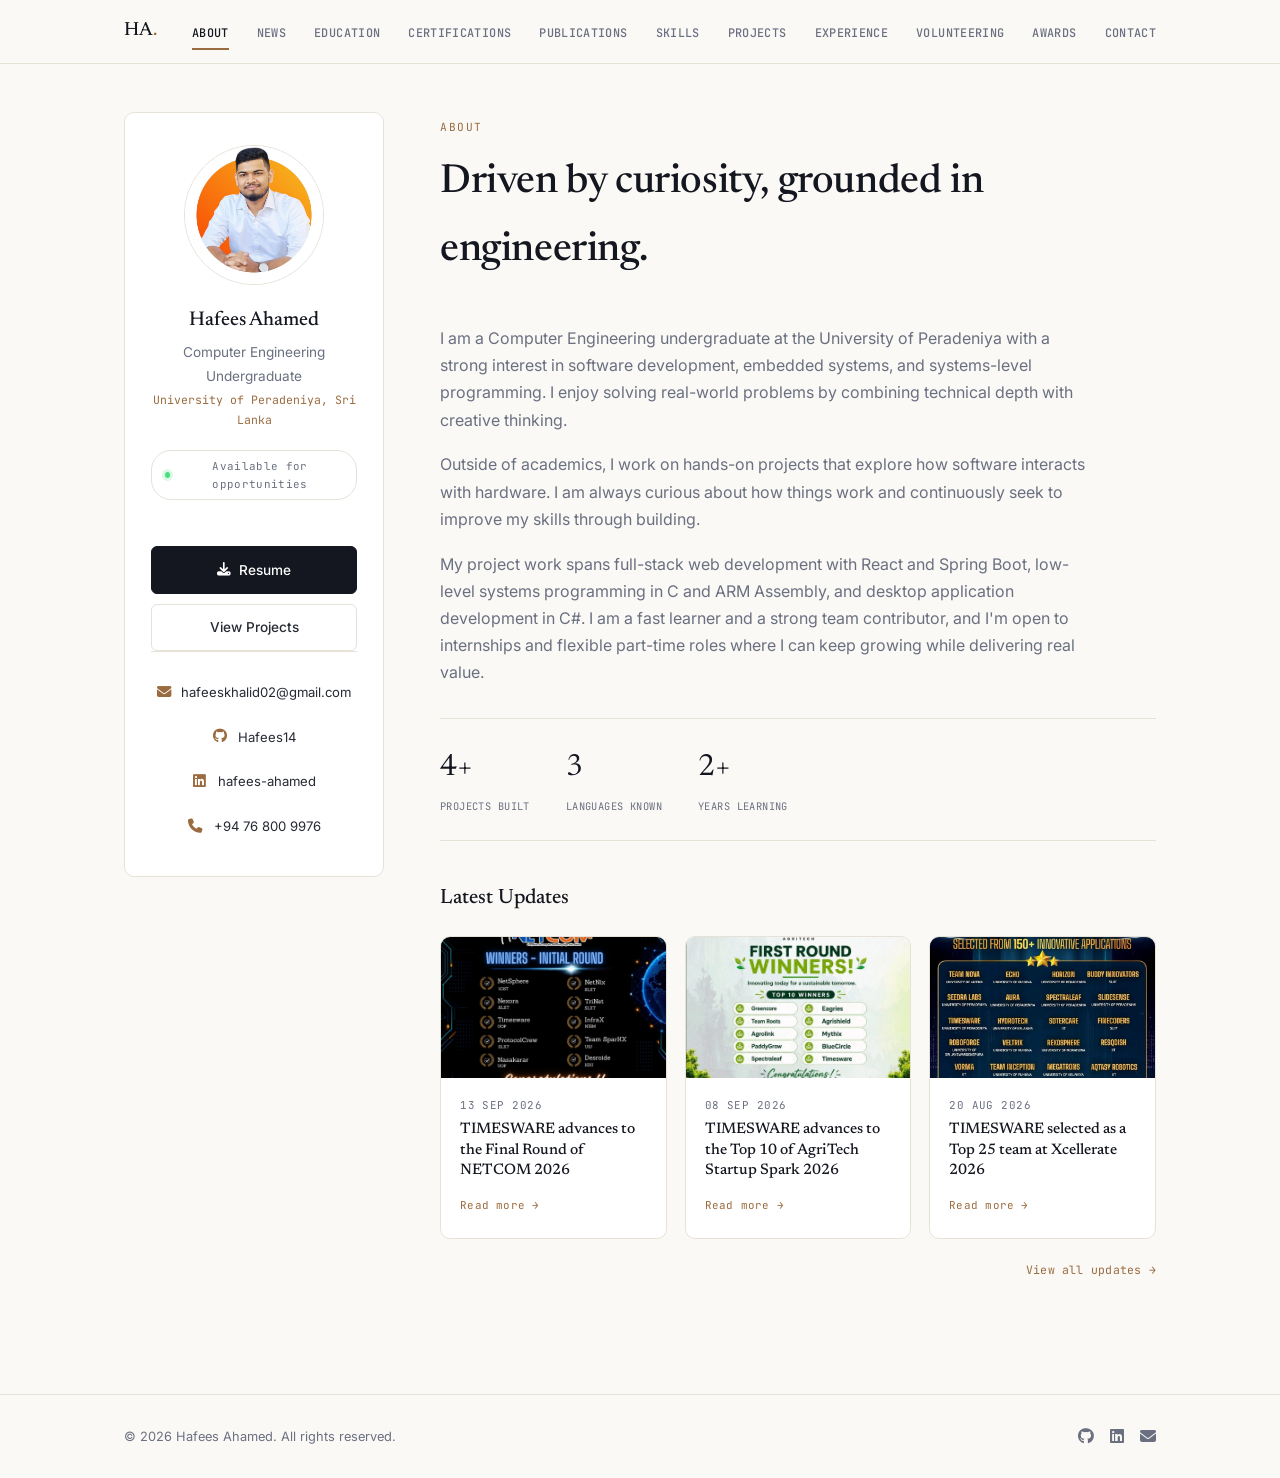
==== commit fa0c3435: "update the selection of netcom" ====
--- a/index.html
+++ b/index.html
@@ -79,6 +79,14 @@
       <h2 class="subheading">Latest Updates</h2>
       <div class="news-preview-grid">
         <a href="news.html" class="card news-preview-card">
+          <img src="assets/news/netcom-2026.jpg" alt="TIMESWARE NETCOM 2026 Initial Round Top 10 selection" loading="lazy">
+          <div class="news-preview-body">
+            <time class="news-date" datetime="2026-09-13">13 Sep 2026</time>
+            <h4>TIMESWARE advances to the Final Round of NETCOM 2026</h4>
+            <span class="news-cta">Read more &rarr;</span>
+          </div>
+        </a>
+        <a href="news.html" class="card news-preview-card">
           <img src="assets/news/agritech-startup-spark-2026.jpg" alt="TIMESWARE AgriTech Startup Spark 2026 Top 10 selection" loading="lazy">
           <div class="news-preview-body">
             <time class="news-date" datetime="2026-09-08">08 Sep 2026</time>
@@ -91,14 +99,6 @@
           <div class="news-preview-body">
             <time class="news-date" datetime="2026-08-20">20 Aug 2026</time>
             <h4>TIMESWARE selected as a Top 25 team at Xcellerate 2026</h4>
-            <span class="news-cta">Read more &rarr;</span>
-          </div>
-        </a>
-        <a href="news.html" class="card news-preview-card">
-          <img src="assets/news/project-nova-2026.jpg" alt="TIMESWARE Project Nova Flash Round selection" loading="lazy">
-          <div class="news-preview-body">
-            <time class="news-date" datetime="2026-08-20">20 Aug 2026</time>
-            <h4>TIMESWARE selected for the Project Nova Flash Round</h4>
             <span class="news-cta">Read more &rarr;</span>
           </div>
         </a>
